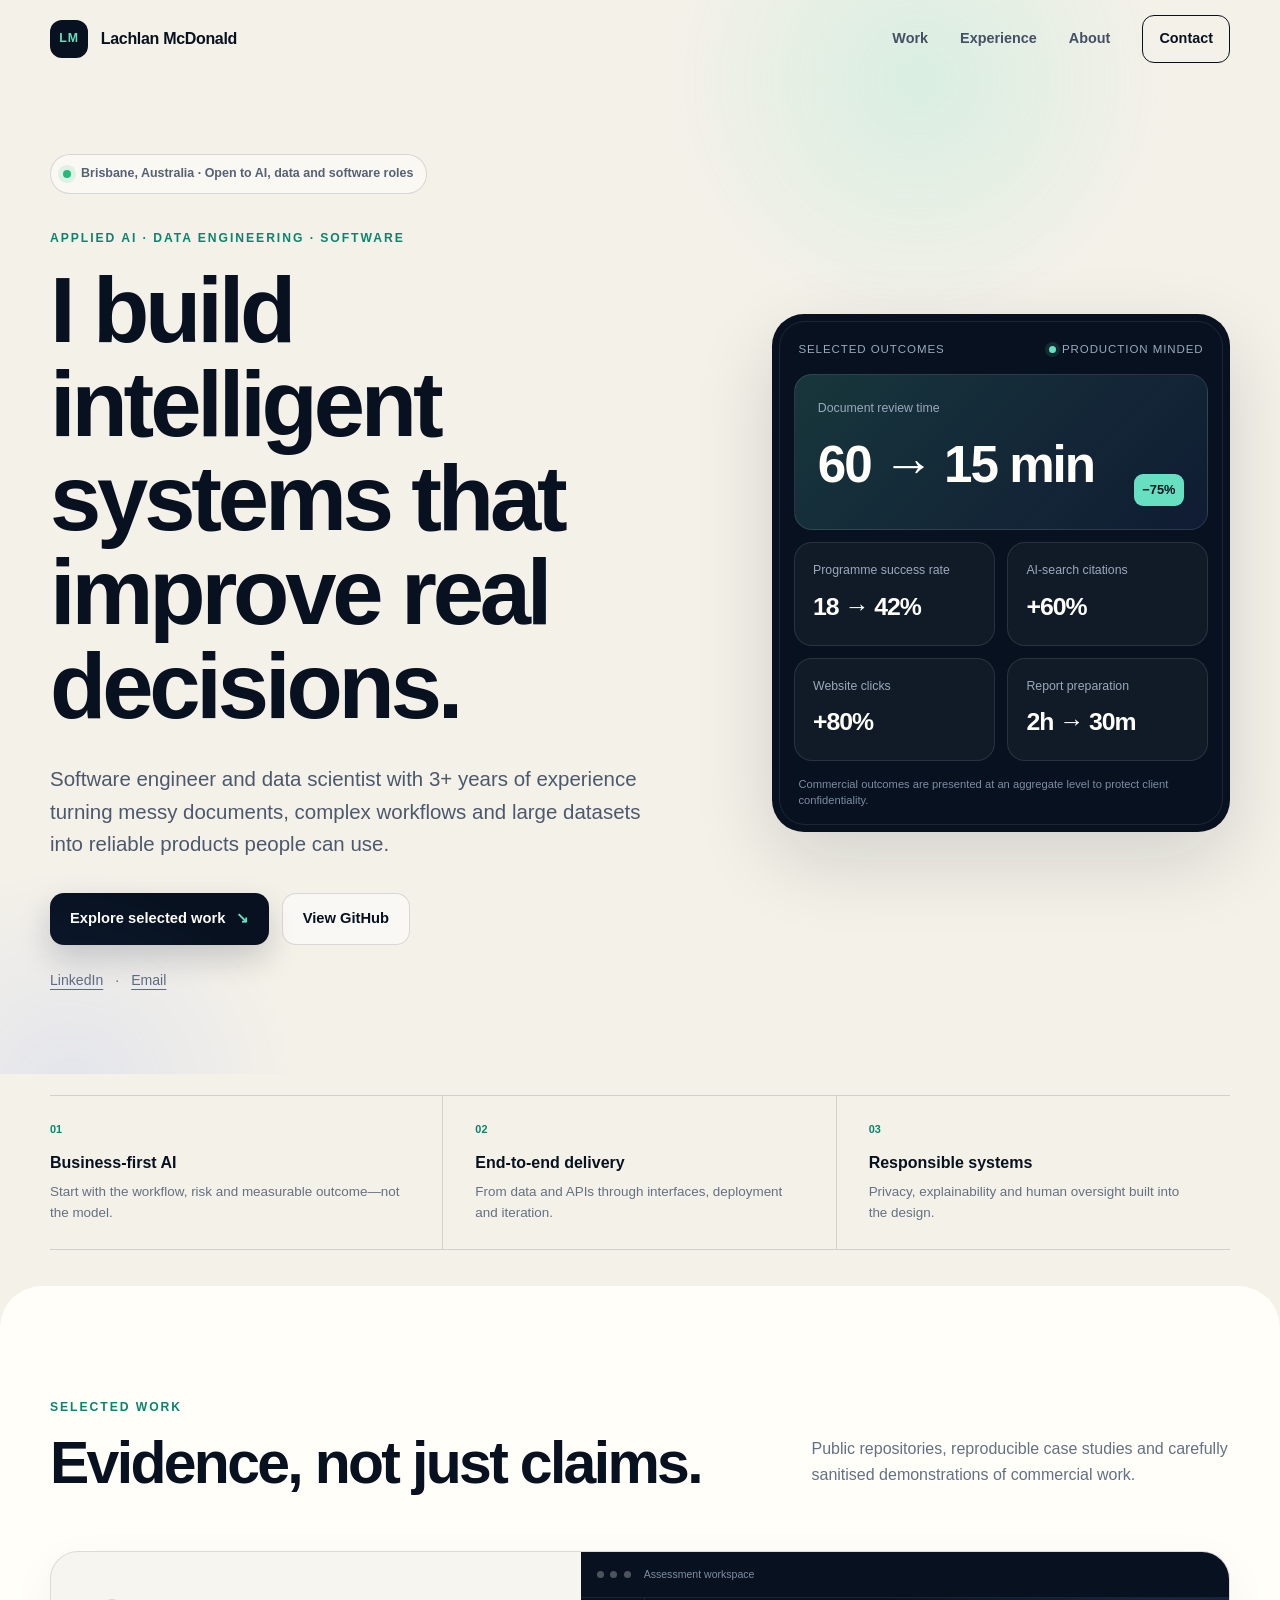
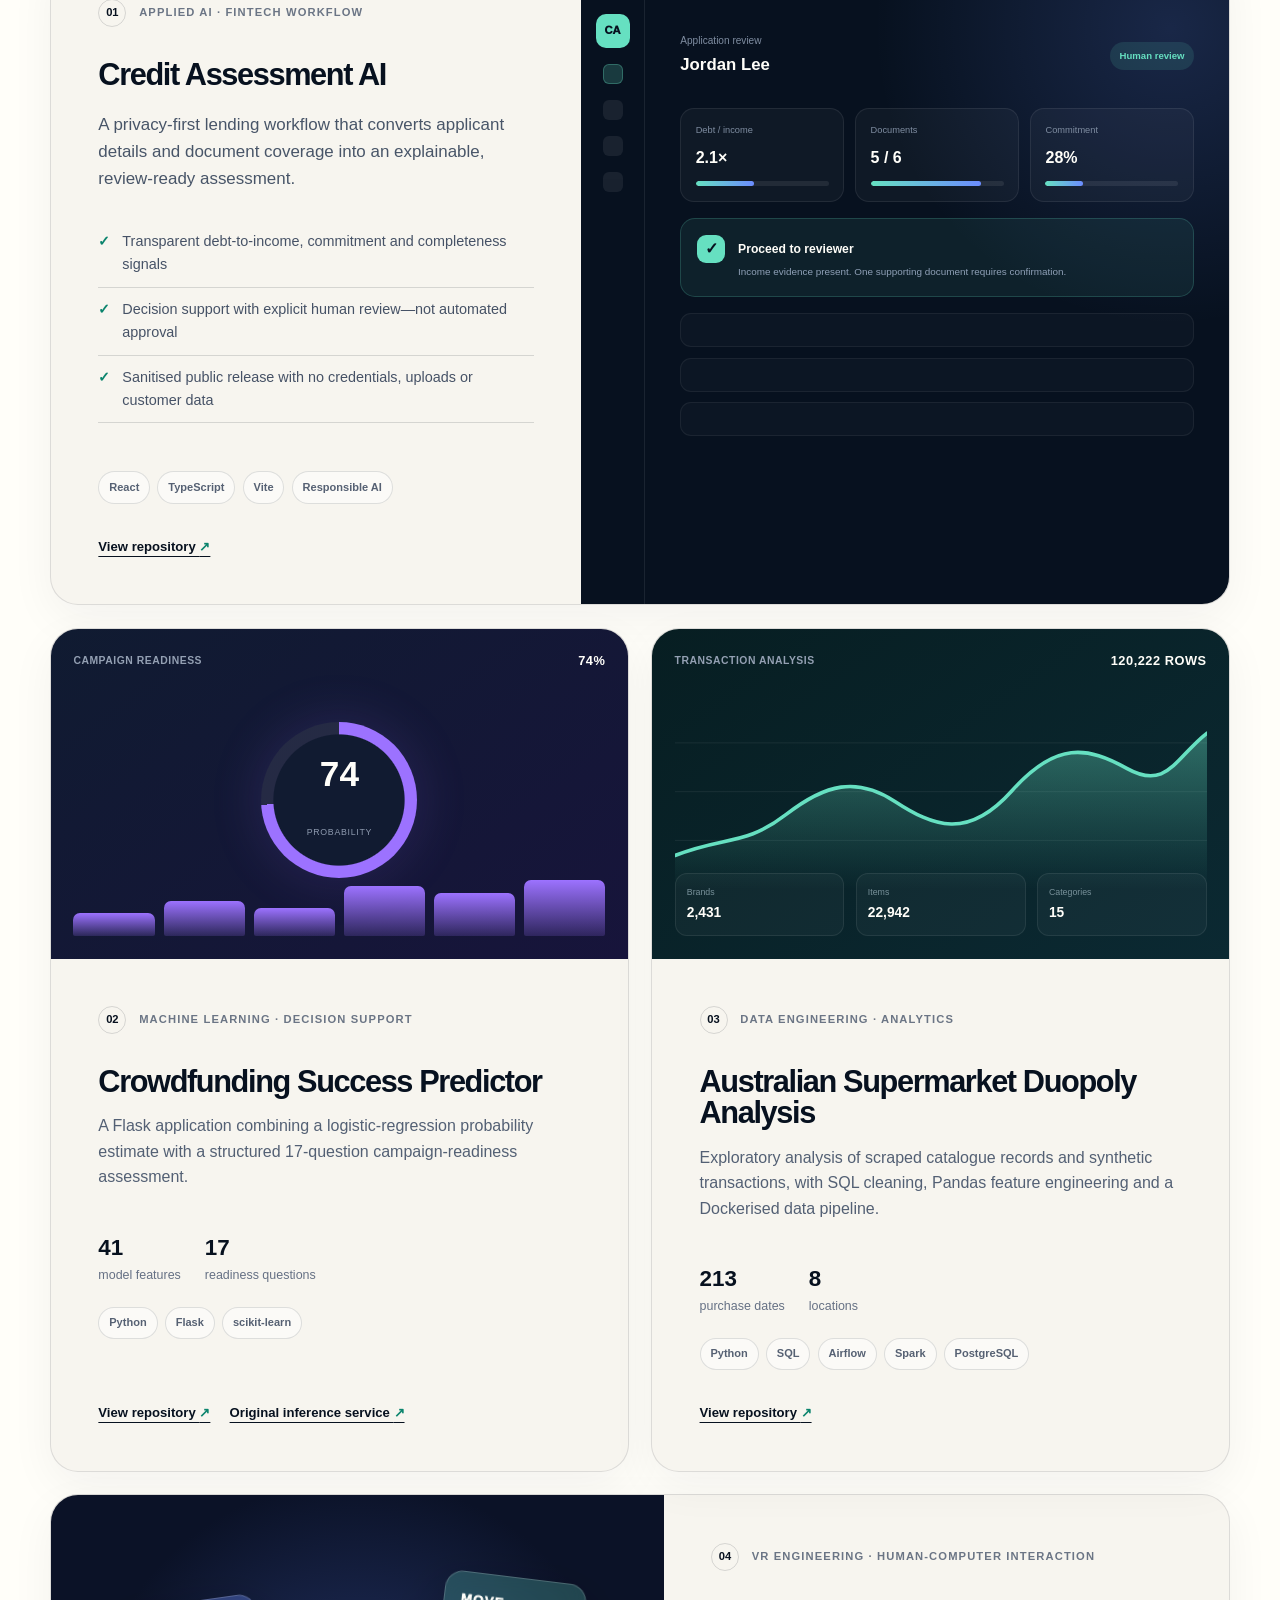
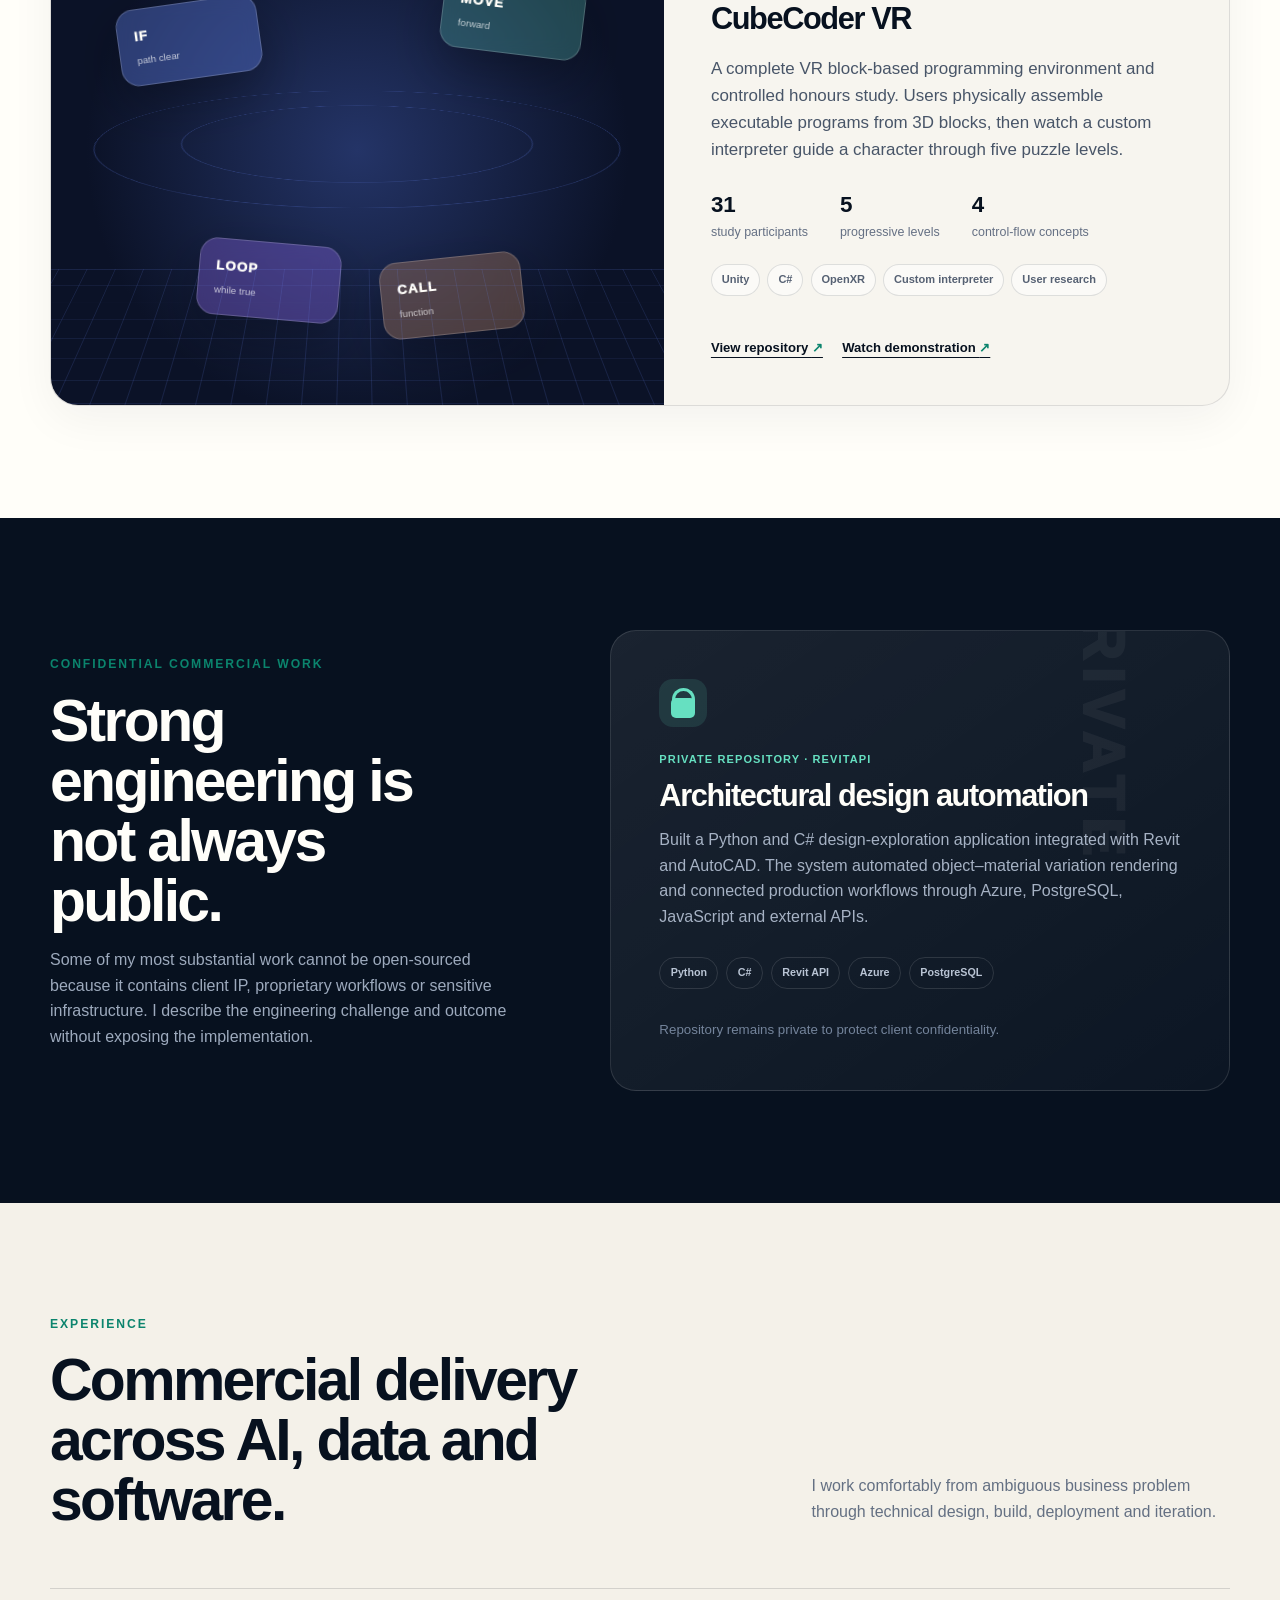
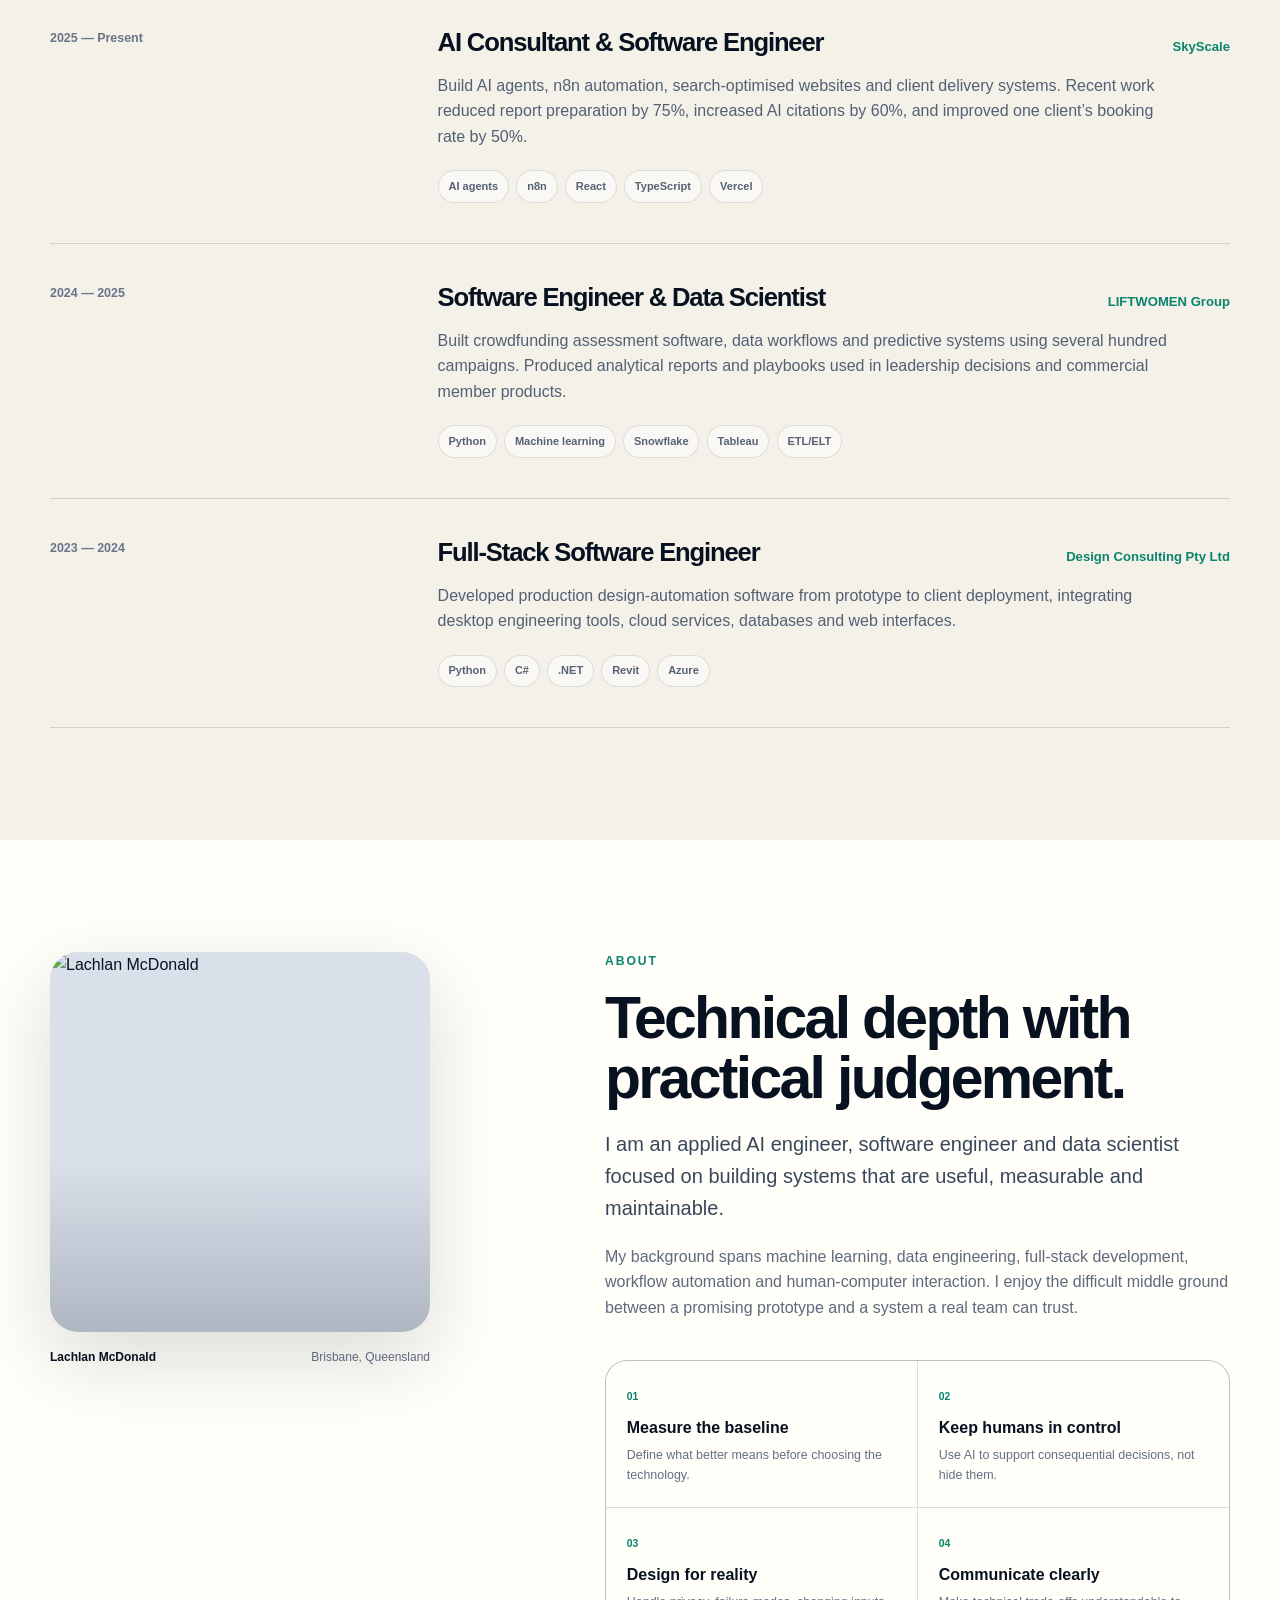
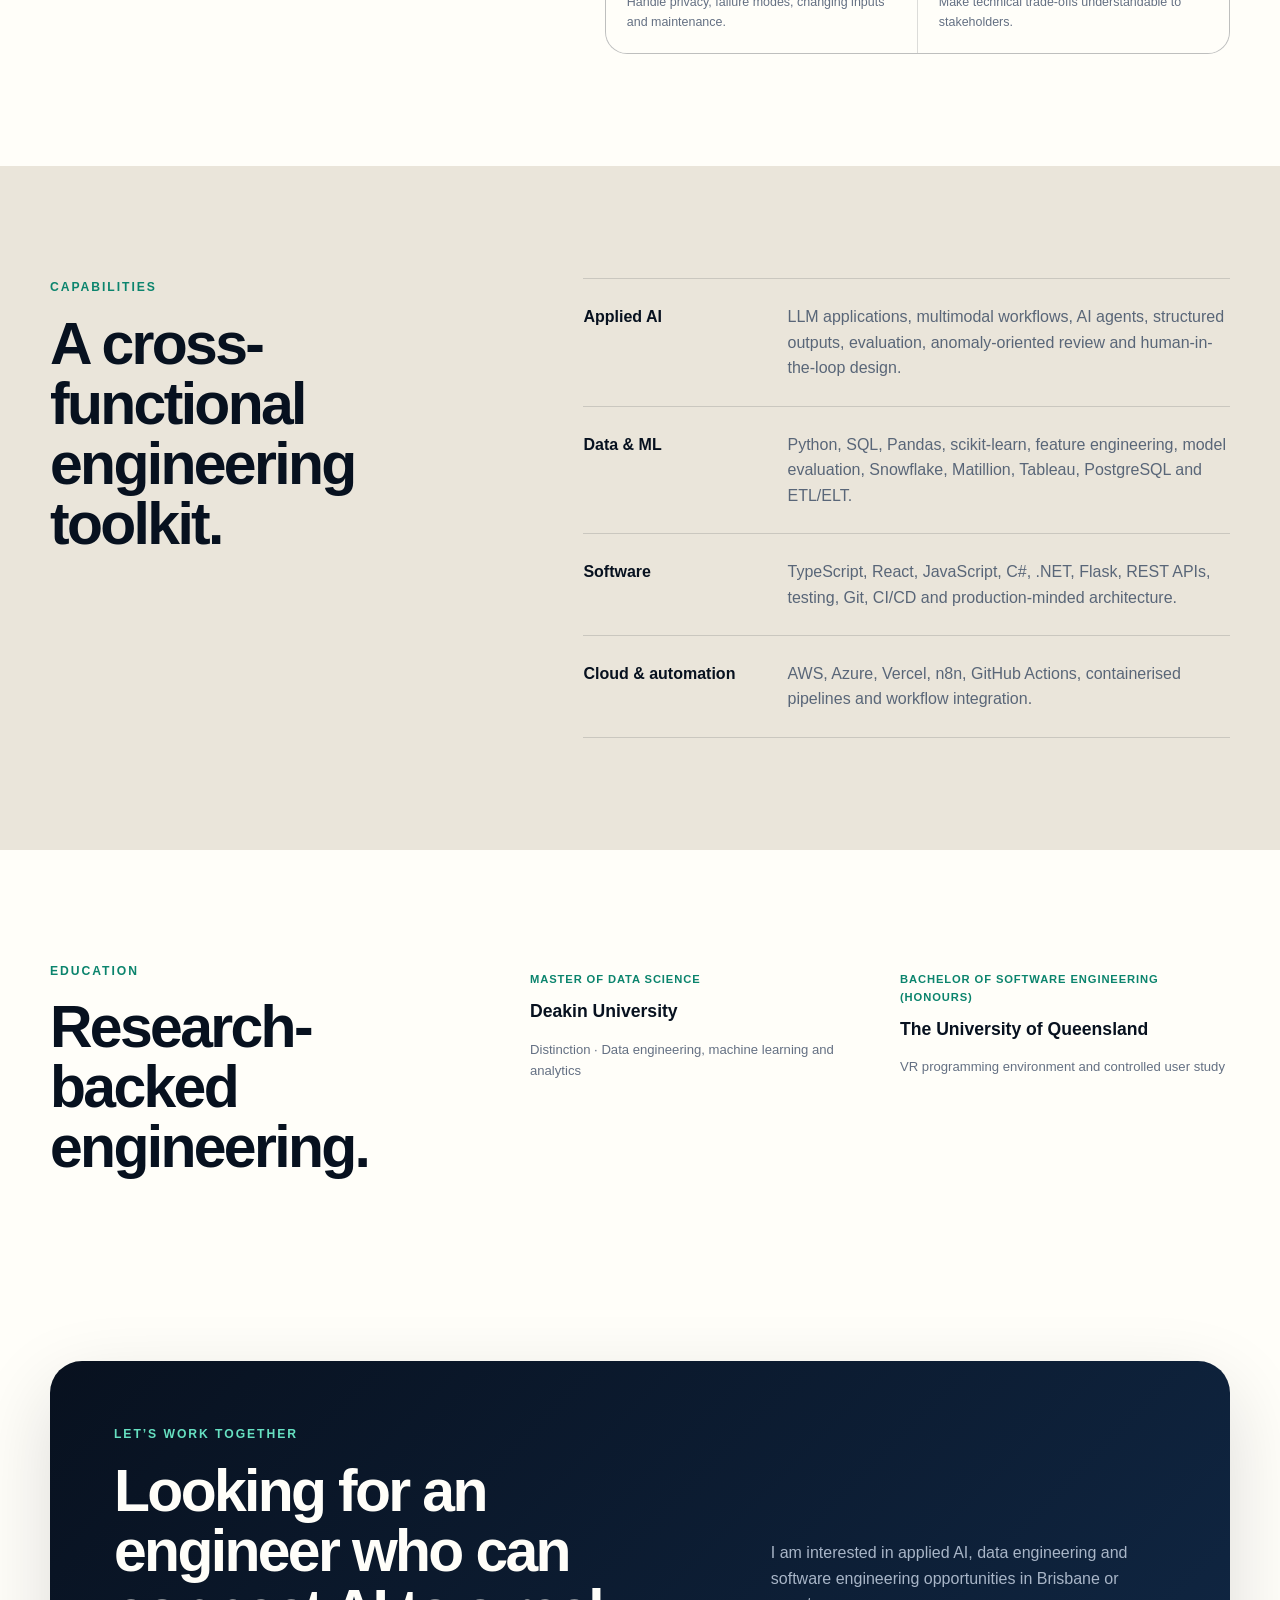
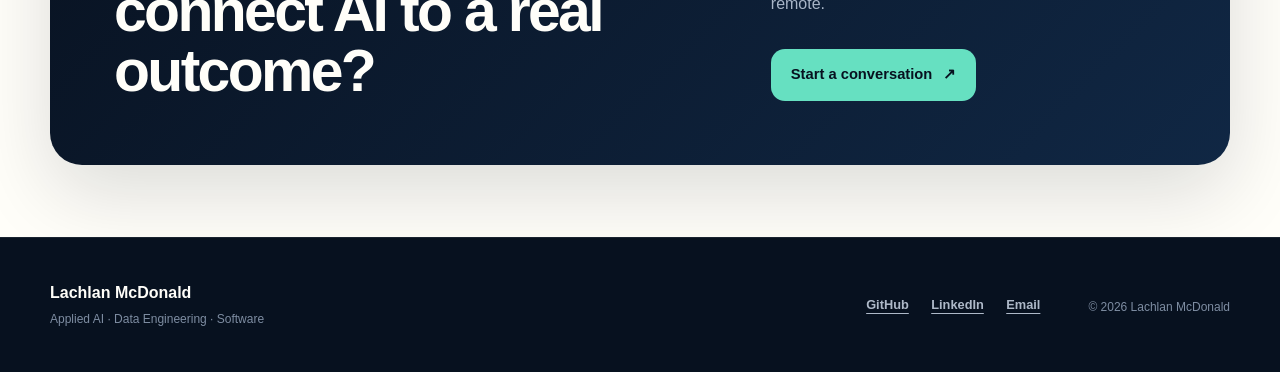
==== index.html @ 2143ef69 "Launch applied AI engineering portfolio" ====
<!doctype html>
<html lang="en">
<head>
  <meta charset="utf-8">
  <meta name="viewport" content="width=device-width, initial-scale=1">
  <meta name="theme-color" content="#08111f">
  <meta name="description" content="Lachlan McDonald is a Brisbane-based applied AI engineer, software engineer and data scientist building reliable AI, data and automation systems.">
  <meta property="og:title" content="Lachlan McDonald — Applied AI Engineer">
  <meta property="og:description" content="Production-minded AI, data engineering and software systems with measurable business outcomes.">
  <meta property="og:type" content="website">
  <meta property="og:url" content="https://lukeyone.github.io/">
  <meta property="og:image" content="https://avatars.githubusercontent.com/u/3060457?v=4">
  <meta name="twitter:card" content="summary">
  <meta name="twitter:title" content="Lachlan McDonald — Applied AI Engineer">
  <meta name="twitter:description" content="Reliable AI applications, data products and automation systems.">
  <title>Lachlan McDonald — Applied AI Engineer</title>
  <link rel="icon" href="favicon.svg" type="image/svg+xml">
  <script>document.documentElement.classList.add('js')</script>
  <link rel="stylesheet" href="styles-base.css">
  <link rel="stylesheet" href="styles-projects.css">
  <link rel="stylesheet" href="styles-sections.css">
  <link rel="stylesheet" href="styles-responsive.css">
  <script type="application/ld+json">
  {
    "@context": "https://schema.org",
    "@type": "Person",
    "name": "Lachlan McDonald",
    "url": "https://lukeyone.github.io/",
    "image": "https://avatars.githubusercontent.com/u/3060457?v=4",
    "jobTitle": "Applied AI Engineer and Software Engineer",
    "address": {
      "@type": "PostalAddress",
      "addressLocality": "Brisbane",
      "addressRegion": "Queensland",
      "addressCountry": "AU"
    },
    "sameAs": [
      "https://github.com/Lukeyone",
      "https://www.linkedin.com/in/lachlanmcdonaldtech"
    ],
    "knowsAbout": [
      "Applied artificial intelligence",
      "Machine learning",
      "Data engineering",
      "Software engineering",
      "AI automation"
    ]
  }
  </script>
</head>
<body>
  <a class="skip-link" href="#main">Skip to content</a>

  <header class="site-header" data-header>
    <div class="shell nav-wrap">
      <a class="brand" href="#top" aria-label="Lachlan McDonald home">
        <span class="brand-mark">LM</span>
        <span class="brand-text">Lachlan McDonald</span>
      </a>
      <button class="nav-toggle" type="button" aria-label="Open navigation" aria-expanded="false" data-nav-toggle><span></span><span></span></button>
      <nav class="site-nav" aria-label="Primary navigation" data-nav>
        <a href="#work">Work</a>
        <a href="#experience">Experience</a>
        <a href="#about">About</a>
        <a class="nav-cta" href="mailto:lachornot@gmail.com">Contact</a>
      </nav>
    </div>
  </header>

  <main id="main">
    <section class="hero" id="top">
      <div class="hero-glow hero-glow-one" aria-hidden="true"></div>
      <div class="hero-glow hero-glow-two" aria-hidden="true"></div>
      <div class="shell hero-grid">
        <div class="hero-copy reveal">
          <div class="availability"><span></span> Brisbane, Australia · Open to AI, data and software roles</div>
          <p class="eyebrow">Applied AI · Data Engineering · Software</p>
          <h1>I build intelligent systems that improve real decisions.</h1>
          <p class="hero-lede">Software engineer and data scientist with 3+ years of experience turning messy documents, complex workflows and large datasets into reliable products people can use.</p>
          <div class="hero-actions">
            <a class="button button-primary" href="#work">Explore selected work <span aria-hidden="true">↘</span></a>
            <a class="button button-secondary" href="https://github.com/Lukeyone" target="_blank" rel="noreferrer">View GitHub</a>
          </div>
          <div class="hero-links" aria-label="Professional links">
            <a href="https://www.linkedin.com/in/lachlanmcdonaldtech" target="_blank" rel="noreferrer">LinkedIn</a><span>·</span><a href="mailto:lachornot@gmail.com">Email</a>
          </div>
        </div>

        <aside class="hero-panel reveal" aria-label="Selected outcomes">
          <div class="panel-topline"><span>Selected outcomes</span><span class="signal"><i></i> Production minded</span></div>
          <div class="outcome outcome-featured"><div><p>Document review time</p><strong>60 → 15 min</strong></div><span class="outcome-change">−75%</span></div>
          <div class="outcome-grid">
            <div class="outcome"><p>Programme success rate</p><strong>18 → 42%</strong></div>
            <div class="outcome"><p>AI-search citations</p><strong>+60%</strong></div>
            <div class="outcome"><p>Website clicks</p><strong>+80%</strong></div>
            <div class="outcome"><p>Report preparation</p><strong>2h → 30m</strong></div>
          </div>
          <p class="panel-note">Commercial outcomes are presented at an aggregate level to protect client confidentiality.</p>
        </aside>
      </div>
    </section>

    <section class="proof-strip" aria-label="Core strengths">
      <div class="shell proof-grid">
        <div><span>01</span><strong>Business-first AI</strong><p>Start with the workflow, risk and measurable outcome—not the model.</p></div>
        <div><span>02</span><strong>End-to-end delivery</strong><p>From data and APIs through interfaces, deployment and iteration.</p></div>
        <div><span>03</span><strong>Responsible systems</strong><p>Privacy, explainability and human oversight built into the design.</p></div>
      </div>
    </section>

    <section class="section work-section" id="work">
      <div class="shell">
        <div class="section-heading reveal">
          <div><p class="eyebrow">Selected work</p><h2>Evidence, not just claims.</h2></div>
          <p>Public repositories, reproducible case studies and carefully sanitised demonstrations of commercial work.</p>
        </div>

        <article class="project project-large reveal">
          <div class="project-content">
            <div class="project-meta"><span>01</span><span>Applied AI · Fintech workflow</span></div>
            <h3>Credit Assessment AI</h3>
            <p class="project-intro">A privacy-first lending workflow that converts applicant details and document coverage into an explainable, review-ready assessment.</p>
            <ul class="project-points">
              <li>Transparent debt-to-income, commitment and completeness signals</li>
              <li>Decision support with explicit human review—not automated approval</li>
              <li>Sanitised public release with no credentials, uploads or customer data</li>
            </ul>
            <div class="tags"><span>React</span><span>TypeScript</span><span>Vite</span><span>Responsible AI</span></div>
            <div class="project-links"><a href="https://github.com/Lukeyone/credit-assessment-ai" target="_blank" rel="noreferrer">View repository <span>↗</span></a></div>
          </div>
          <div class="project-visual credit-visual" aria-label="Stylised credit assessment interface preview">
            <div class="window-bar"><i></i><i></i><i></i><span>Assessment workspace</span></div>
            <div class="credit-layout">
              <div class="credit-sidebar"><div class="mini-brand">CA</div><span class="active"></span><span></span><span></span><span></span></div>
              <div class="credit-main">
                <div class="mini-title"><div><small>Application review</small><b>Jordan Lee</b></div><em>Human review</em></div>
                <div class="metric-row">
                  <div><small>Debt / income</small><b>2.1×</b><span class="bar"><i style="width:44%"></i></span></div>
                  <div><small>Documents</small><b>5 / 6</b><span class="bar"><i style="width:83%"></i></span></div>
                  <div><small>Commitment</small><b>28%</b><span class="bar"><i style="width:28%"></i></span></div>
                </div>
                <div class="review-card"><span class="review-icon">✓</span><div><b>Proceed to reviewer</b><p>Income evidence present. One supporting document requires confirmation.</p></div></div>
                <div class="list-lines"><span></span><span></span><span></span></div>
              </div>
            </div>
          </div>
        </article>

        <div class="project-grid">
          <article class="project project-card reveal">
            <div class="project-visual predictor-visual" aria-label="Stylised crowdfunding prediction chart">
              <div class="visual-label"><span>Campaign readiness</span><b>74%</b></div>
              <div class="radial"><span>74</span><small>probability</small></div>
              <div class="mini-bars"><i style="height:37%"></i><i style="height:55%"></i><i style="height:44%"></i><i style="height:78%"></i><i style="height:68%"></i><i style="height:88%"></i></div>
            </div>
            <div class="project-content">
              <div class="project-meta"><span>02</span><span>Machine learning · Decision support</span></div>
              <h3>Crowdfunding Success Predictor</h3>
              <p>A Flask application combining a logistic-regression probability estimate with a structured 17-question campaign-readiness assessment.</p>
              <div class="project-facts"><span><b>41</b> model features</span><span><b>17</b> readiness questions</span></div>
              <div class="tags"><span>Python</span><span>Flask</span><span>scikit-learn</span></div>
              <div class="project-links"><a href="https://github.com/Lukeyone/crowdfunding-success-predictor" target="_blank" rel="noreferrer">View repository <span>↗</span></a><a href="https://github.com/Lukeyone/Prediction-App" target="_blank" rel="noreferrer">Original inference service <span>↗</span></a></div>
            </div>
          </article>

          <article class="project project-card reveal">
            <div class="project-visual data-visual" aria-label="Stylised supermarket data chart">
              <div class="visual-label"><span>Transaction analysis</span><b>120,222 rows</b></div>
              <div class="line-chart">
                <svg viewBox="0 0 600 210" role="img" aria-label="Trend line illustration">
                  <defs><linearGradient id="area" x1="0" x2="0" y1="0" y2="1"><stop offset="0" stop-color="#69e3c4" stop-opacity=".38"/><stop offset="1" stop-color="#69e3c4" stop-opacity="0"/></linearGradient></defs>
                  <path class="chart-grid" d="M0 45H600M0 100H600M0 155H600"/>
                  <path class="chart-area" d="M0 172 C55 150,80 161,125 126 S205 83,248 111 S330 155,380 99 S465 49,510 74 S565 61,600 34 L600 210 L0 210Z"/>
                  <path class="chart-line" d="M0 172 C55 150,80 161,125 126 S205 83,248 111 S330 155,380 99 S465 49,510 74 S565 61,600 34"/>
                </svg>
              </div>
              <div class="data-kpis"><span><small>Brands</small><b>2,431</b></span><span><small>Items</small><b>22,942</b></span><span><small>Categories</small><b>15</b></span></div>
            </div>
            <div class="project-content">
              <div class="project-meta"><span>03</span><span>Data engineering · Analytics</span></div>
              <h3>Australian Supermarket Duopoly Analysis</h3>
              <p>Exploratory analysis of scraped catalogue records and synthetic transactions, with SQL cleaning, Pandas feature engineering and a Dockerised data pipeline.</p>
              <div class="project-facts"><span><b>213</b> purchase dates</span><span><b>8</b> locations</span></div>
              <div class="tags"><span>Python</span><span>SQL</span><span>Airflow</span><span>Spark</span><span>PostgreSQL</span></div>
              <div class="project-links"><a href="https://github.com/Lukeyone/australian-supermarket-duopoly-analysis" target="_blank" rel="noreferrer">View repository <span>↗</span></a></div>
            </div>
          </article>
        </div>

        <article class="project project-wide reveal">
          <div class="project-visual vr-visual" aria-label="Stylised virtual reality programming blocks">
            <div class="vr-world">
              <div class="vr-orbit orbit-one"></div><div class="vr-orbit orbit-two"></div>
              <div class="code-block block-a"><span>IF</span><small>path clear</small></div>
              <div class="code-block block-b"><span>MOVE</span><small>forward</small></div>
              <div class="code-block block-c"><span>LOOP</span><small>while true</small></div>
              <div class="code-block block-d"><span>CALL</span><small>function</small></div>
            </div>
          </div>
          <div class="project-content">
            <div class="project-meta"><span>04</span><span>VR engineering · Human-computer interaction</span></div>
            <h3>CubeCoder VR</h3>
            <p class="project-intro">A complete VR block-based programming environment and controlled honours study. Users physically assemble executable programs from 3D blocks, then watch a custom interpreter guide a character through five puzzle levels.</p>
            <div class="project-facts project-facts-large"><span><b>31</b> study participants</span><span><b>5</b> progressive levels</span><span><b>4</b> control-flow concepts</span></div>
            <div class="tags"><span>Unity</span><span>C#</span><span>OpenXR</span><span>Custom interpreter</span><span>User research</span></div>
            <div class="project-links"><a href="https://github.com/Lukeyone/VR-Block-Based-Programming-Environment-Thesis" target="_blank" rel="noreferrer">View repository <span>↗</span></a><a href="https://www.youtube.com/watch?v=SXKN5MoZjaQ" target="_blank" rel="noreferrer">Watch demonstration <span>↗</span></a></div>
          </div>
        </article>
      </div>
    </section>

    <section class="section private-section">
      <div class="shell private-grid reveal">
        <div>
          <p class="eyebrow">Confidential commercial work</p>
          <h2>Strong engineering is not always public.</h2>
          <p>Some of my most substantial work cannot be open-sourced because it contains client IP, proprietary workflows or sensitive infrastructure. I describe the engineering challenge and outcome without exposing the implementation.</p>
        </div>
        <article class="private-card">
          <div class="lock-icon" aria-hidden="true"><span></span></div>
          <p class="private-label">Private repository · RevitAPI</p>
          <h3>Architectural design automation</h3>
          <p>Built a Python and C# design-exploration application integrated with Revit and AutoCAD. The system automated object–material variation rendering and connected production workflows through Azure, PostgreSQL, JavaScript and external APIs.</p>
          <div class="private-footer"><span>Python</span><span>C#</span><span>Revit API</span><span>Azure</span><span>PostgreSQL</span></div>
          <small>Repository remains private to protect client confidentiality.</small>
        </article>
      </div>
    </section>

    <section class="section experience-section" id="experience">
      <div class="shell">
        <div class="section-heading reveal">
          <div><p class="eyebrow">Experience</p><h2>Commercial delivery across AI, data and software.</h2></div>
          <p>I work comfortably from ambiguous business problem through technical design, build, deployment and iteration.</p>
        </div>
        <div class="timeline">
          <article class="timeline-item reveal">
            <div class="timeline-date">2025 — Present</div>
            <div class="timeline-main"><div class="timeline-title"><h3>AI Consultant & Software Engineer</h3><span>SkyScale</span></div><p>Build AI agents, n8n automation, search-optimised websites and client delivery systems. Recent work reduced report preparation by 75%, increased AI citations by 60%, and improved one client’s booking rate by 50%.</p><div class="tags"><span>AI agents</span><span>n8n</span><span>React</span><span>TypeScript</span><span>Vercel</span></div></div>
          </article>
          <article class="timeline-item reveal">
            <div class="timeline-date">2024 — 2025</div>
            <div class="timeline-main"><div class="timeline-title"><h3>Software Engineer & Data Scientist</h3><span>LIFTWOMEN Group</span></div><p>Built crowdfunding assessment software, data workflows and predictive systems using several hundred campaigns. Produced analytical reports and playbooks used in leadership decisions and commercial member products.</p><div class="tags"><span>Python</span><span>Machine learning</span><span>Snowflake</span><span>Tableau</span><span>ETL/ELT</span></div></div>
          </article>
          <article class="timeline-item reveal">
            <div class="timeline-date">2023 — 2024</div>
            <div class="timeline-main"><div class="timeline-title"><h3>Full-Stack Software Engineer</h3><span>Design Consulting Pty Ltd</span></div><p>Developed production design-automation software from prototype to client deployment, integrating desktop engineering tools, cloud services, databases and web interfaces.</p><div class="tags"><span>Python</span><span>C#</span><span>.NET</span><span>Revit</span><span>Azure</span></div></div>
          </article>
        </div>
      </div>
    </section>

    <section class="section about-section" id="about">
      <div class="shell about-grid">
        <div class="about-profile reveal">
          <div class="portrait-wrap"><img src="https://avatars.githubusercontent.com/u/3060457?v=4" alt="Lachlan McDonald" width="320" height="320"></div>
          <div class="profile-caption"><strong>Lachlan McDonald</strong><span>Brisbane, Queensland</span></div>
        </div>
        <div class="about-copy reveal">
          <p class="eyebrow">About</p>
          <h2>Technical depth with practical judgement.</h2>
          <p class="about-lede">I am an applied AI engineer, software engineer and data scientist focused on building systems that are useful, measurable and maintainable.</p>
          <p>My background spans machine learning, data engineering, full-stack development, workflow automation and human-computer interaction. I enjoy the difficult middle ground between a promising prototype and a system a real team can trust.</p>
          <div class="principles">
            <div><span>01</span><strong>Measure the baseline</strong><p>Define what better means before choosing the technology.</p></div>
            <div><span>02</span><strong>Keep humans in control</strong><p>Use AI to support consequential decisions, not hide them.</p></div>
            <div><span>03</span><strong>Design for reality</strong><p>Handle privacy, failure modes, changing inputs and maintenance.</p></div>
            <div><span>04</span><strong>Communicate clearly</strong><p>Make technical trade-offs understandable to stakeholders.</p></div>
          </div>
        </div>
      </div>
    </section>

    <section class="section capabilities-section">
      <div class="shell capabilities-grid">
        <div class="capabilities-heading reveal"><p class="eyebrow">Capabilities</p><h2>A cross-functional engineering toolkit.</h2></div>
        <div class="capability-list reveal">
          <div><span>Applied AI</span><p>LLM applications, multimodal workflows, AI agents, structured outputs, evaluation, anomaly-oriented review and human-in-the-loop design.</p></div>
          <div><span>Data & ML</span><p>Python, SQL, Pandas, scikit-learn, feature engineering, model evaluation, Snowflake, Matillion, Tableau, PostgreSQL and ETL/ELT.</p></div>
          <div><span>Software</span><p>TypeScript, React, JavaScript, C#, .NET, Flask, REST APIs, testing, Git, CI/CD and production-minded architecture.</p></div>
          <div><span>Cloud & automation</span><p>AWS, Azure, Vercel, n8n, GitHub Actions, containerised pipelines and workflow integration.</p></div>
        </div>
      </div>
    </section>

    <section class="section education-section">
      <div class="shell education-grid reveal">
        <div><p class="eyebrow">Education</p><h2>Research-backed engineering.</h2></div>
        <div class="degree"><span>Master of Data Science</span><strong>Deakin University</strong><p>Distinction · Data engineering, machine learning and analytics</p></div>
        <div class="degree"><span>Bachelor of Software Engineering (Honours)</span><strong>The University of Queensland</strong><p>VR programming environment and controlled user study</p></div>
      </div>
    </section>

    <section class="contact-section">
      <div class="shell contact-card reveal">
        <div><p class="eyebrow">Let’s work together</p><h2>Looking for an engineer who can connect AI to a real outcome?</h2></div>
        <div class="contact-side"><p>I am interested in applied AI, data engineering and software engineering opportunities in Brisbane or remote.</p><a class="button button-light" href="mailto:lachornot@gmail.com">Start a conversation <span>↗</span></a></div>
      </div>
    </section>
  </main>

  <footer class="site-footer">
    <div class="shell footer-grid">
      <div><strong>Lachlan McDonald</strong><p>Applied AI · Data Engineering · Software</p></div>
      <div class="footer-links"><a href="https://github.com/Lukeyone" target="_blank" rel="noreferrer">GitHub</a><a href="https://www.linkedin.com/in/lachlanmcdonaldtech" target="_blank" rel="noreferrer">LinkedIn</a><a href="mailto:lachornot@gmail.com">Email</a></div>
      <p class="copyright">© <span data-year></span> Lachlan McDonald</p>
    </div>
  </footer>

  <script src="script.js"></script>
</body>
</html>
---- styles-base.css ----
:root {
  --ink: #07111f;
  --ink-2: #0c1a2c;
  --paper: #f4f1e9;
  --paper-2: #eae5da;
  --white: #fffef9;
  --muted: #647083;
  --line: rgba(7,17,31,.14);
  --cyan: #66e0c1;
  --cyan-dark: #0b846d;
  --blue: #6b8cff;
  --violet: #9c72ff;
  --orange: #ffad69;
  --shell: 1180px;
  --radius: 28px;
  --shadow: 0 28px 80px rgba(4,13,25,.14);
}

* { box-sizing: border-box; }
html { scroll-behavior: smooth; }
body { margin: 0; background: var(--paper); color: var(--ink); font-family: Inter, ui-sans-serif, -apple-system, BlinkMacSystemFont, "Segoe UI", sans-serif; line-height: 1.6; -webkit-font-smoothing: antialiased; }
body.nav-open { overflow: hidden; }
a { color: inherit; }
img, svg { display: block; max-width: 100%; }
button, input { font: inherit; }
::selection { background: var(--cyan); color: var(--ink); }

.skip-link { position: fixed; left: 1rem; top: -5rem; z-index: 1000; padding: .8rem 1rem; background: var(--white); border-radius: 10px; font-weight: 800; }
.skip-link:focus { top: 1rem; }
.shell { width: min(var(--shell), calc(100% - 48px)); margin-inline: auto; }

.site-header { position: fixed; inset: 0 0 auto; z-index: 100; transition: background .25s ease, border-color .25s ease, transform .25s ease; border-bottom: 1px solid transparent; }
.site-header.scrolled { background: rgba(244,241,233,.86); backdrop-filter: blur(18px); border-color: var(--line); }
.nav-wrap { min-height: 78px; display: flex; align-items: center; justify-content: space-between; gap: 2rem; }
.brand { display: inline-flex; align-items: center; gap: .8rem; text-decoration: none; font-weight: 800; letter-spacing: -.02em; }
.brand-mark { display: grid; place-items: center; width: 38px; height: 38px; border-radius: 12px; background: var(--ink); color: var(--cyan); font-size: .77rem; letter-spacing: .08em; }
.site-nav { display: flex; align-items: center; gap: 2rem; }
.site-nav a { text-decoration: none; font-size: .9rem; font-weight: 700; }
.site-nav a:not(.nav-cta) { color: #455064; }
.site-nav a:hover { color: var(--ink); }
.nav-cta { padding: .72rem 1rem; border: 1px solid var(--ink); border-radius: 12px; }
.nav-toggle { display: none; width: 44px; height: 44px; border: 0; background: transparent; position: relative; }
.nav-toggle span { position: absolute; left: 10px; width: 24px; height: 2px; background: var(--ink); transition: .25s ease; }
.nav-toggle span:first-child { top: 17px; }
.nav-toggle span:last-child { top: 25px; }

.hero { position: relative; overflow: hidden; padding: 154px 0 82px; background: var(--paper); }
.hero-grid { display: grid; grid-template-columns: 1.15fr .85fr; gap: clamp(48px, 8vw, 108px); align-items: center; }
.hero-glow { position: absolute; border-radius: 50%; filter: blur(2px); pointer-events: none; opacity: .45; }
.hero-glow-one { width: 520px; height: 520px; background: radial-gradient(circle, rgba(102,224,193,.42), transparent 68%); top: -180px; right: 8%; }
.hero-glow-two { width: 460px; height: 460px; background: radial-gradient(circle, rgba(107,140,255,.28), transparent 70%); left: -160px; bottom: -250px; }
.availability { width: fit-content; display: flex; align-items: center; gap: .6rem; padding: .55rem .78rem; border: 1px solid var(--line); border-radius: 999px; color: #566174; background: rgba(255,255,255,.48); font-size: .78rem; font-weight: 700; }
.availability span { width: 8px; height: 8px; border-radius: 50%; background: #21ba79; box-shadow: 0 0 0 5px rgba(33,186,121,.12); }
.eyebrow { margin: 0 0 1rem; color: var(--cyan-dark); font-size: .76rem; font-weight: 900; letter-spacing: .16em; text-transform: uppercase; }
.hero .eyebrow { margin-top: 2.2rem; }
h1, h2, h3 { margin: 0; line-height: 1.02; letter-spacing: -.045em; }
h1 { max-width: 760px; font-size: clamp(3.45rem, 7.2vw, 6.6rem); }
h2 { font-size: clamp(2.45rem, 4.6vw, 4.4rem); }
h3 { font-size: clamp(1.65rem, 2.4vw, 2.5rem); }
.hero-lede { max-width: 680px; margin: 1.8rem 0 0; color: #4c596c; font-size: clamp(1.05rem, 1.8vw, 1.28rem); }
.hero-actions { display: flex; flex-wrap: wrap; gap: .8rem; margin-top: 2rem; }
.button { display: inline-flex; align-items: center; justify-content: center; gap: .65rem; min-height: 52px; padding: 0 1.25rem; border-radius: 14px; text-decoration: none; font-size: .92rem; font-weight: 850; transition: transform .2s ease, box-shadow .2s ease, background .2s ease; }
.button:hover { transform: translateY(-2px); }
.button-primary { background: var(--ink); color: var(--white); box-shadow: 0 14px 32px rgba(7,17,31,.18); }
.button-primary span { color: var(--cyan); }
.button-secondary { border: 1px solid var(--line); background: rgba(255,255,255,.52); }
.hero-links { display: flex; gap: .75rem; margin-top: 1.5rem; color: #5e6979; font-size: .88rem; }
.hero-links a { text-underline-offset: 4px; }

.hero-panel { position: relative; padding: 1.35rem; border-radius: 32px; background: var(--ink); color: var(--white); box-shadow: var(--shadow); transform: rotate(1.2deg); }
.hero-panel::before { content: ""; position: absolute; inset: 7px; border: 1px solid rgba(255,255,255,.09); border-radius: 26px; pointer-events: none; }
.panel-topline { position: relative; display: flex; justify-content: space-between; gap: 1rem; align-items: center; padding: .3rem .3rem 1rem; color: #9ba8bc; font-size: .72rem; letter-spacing: .08em; text-transform: uppercase; }
.signal { display: inline-flex; align-items: center; gap: .4rem; }
.signal i { width: 7px; height: 7px; border-radius: 50%; background: var(--cyan); box-shadow: 0 0 0 4px rgba(102,224,193,.12); }
.outcome { position: relative; padding: 1.15rem; border: 1px solid rgba(255,255,255,.1); border-radius: 18px; background: rgba(255,255,255,.045); }
.outcome p { margin: 0 0 .35rem; color: #9ba8bc; font-size: .77rem; }
.outcome strong { font-size: 1.55rem; letter-spacing: -.04em; }
.outcome-featured { display: flex; justify-content: space-between; align-items: end; padding: 1.45rem; background: linear-gradient(135deg, rgba(102,224,193,.18), rgba(107,140,255,.09)); }
.outcome-featured strong { font-size: clamp(2.3rem, 4vw, 3.7rem); }
.outcome-change { padding: .35rem .55rem; border-radius: 9px; background: var(--cyan); color: var(--ink); font-size: .8rem; font-weight: 900; }
.outcome-grid { display: grid; grid-template-columns: 1fr 1fr; gap: .75rem; margin-top: .75rem; }
.panel-note { margin: .9rem .3rem .15rem; color: #7f8da2; font-size: .7rem; line-height: 1.45; }

.proof-strip { padding: 1.3rem 0 2.2rem; }
.proof-grid { display: grid; grid-template-columns: repeat(3, 1fr); border-top: 1px solid var(--line); border-bottom: 1px solid var(--line); }
.proof-grid > div { padding: 1.6rem 2rem; border-right: 1px solid var(--line); }
.proof-grid > div:first-child { padding-left: 0; }
.proof-grid > div:last-child { border-right: 0; }
.proof-grid span { display: block; margin-bottom: .7rem; color: var(--cyan-dark); font-size: .68rem; font-weight: 900; }
.proof-grid strong { font-size: 1rem; }
.proof-grid p { margin: .35rem 0 0; color: var(--muted); font-size: .84rem; }

.section { padding: 112px 0; }
.work-section { background: var(--white); border-radius: 42px 42px 0 0; }
.section-heading { display: grid; grid-template-columns: 1.25fr .75fr; gap: 4rem; align-items: end; margin-bottom: 3.6rem; }
.section-heading > p { max-width: 520px; justify-self: end; margin: 0 0 .35rem; color: var(--muted); font-size: 1rem; }
---- styles-projects.css ----
.project { overflow: hidden; border: 1px solid rgba(7,17,31,.11); border-radius: var(--radius); background: #f7f5ef; box-shadow: 0 14px 45px rgba(8,20,36,.05); }
.project-large { display: grid; grid-template-columns: .9fr 1.1fr; min-height: 600px; }
.project-wide { display: grid; grid-template-columns: 1.04fr .96fr; margin-top: 1.4rem; min-height: 510px; }
.project-content { display: flex; flex-direction: column; padding: clamp(1.6rem, 3.7vw, 3.25rem); }
.project-meta { display: flex; align-items: center; gap: .8rem; margin-bottom: 2rem; color: #6b7585; font-size: .7rem; font-weight: 800; letter-spacing: .1em; text-transform: uppercase; }
.project-meta span:first-child { display: grid; place-items: center; width: 28px; height: 28px; border: 1px solid var(--line); border-radius: 50%; color: var(--ink); letter-spacing: 0; }
.project-intro { margin: 1.3rem 0 0; color: #485568; font-size: 1.06rem; }
.project-points { padding: 0; margin: 1.7rem 0; list-style: none; }
.project-points li { position: relative; padding: .65rem 0 .65rem 1.5rem; border-bottom: 1px solid var(--line); color: #465266; font-size: .9rem; }
.project-points li::before { content: "✓"; position: absolute; left: 0; color: var(--cyan-dark); font-weight: 900; }
.tags { display: flex; flex-wrap: wrap; gap: .45rem; margin-top: 1.3rem; }
.tags span { padding: .4rem .62rem; border: 1px solid rgba(7,17,31,.12); border-radius: 999px; color: #566173; background: rgba(255,255,255,.5); font-size: .69rem; font-weight: 800; }
.project-links { display: flex; flex-wrap: wrap; gap: 1.2rem; margin-top: auto; padding-top: 2rem; }
.project-links a { font-size: .82rem; font-weight: 900; text-underline-offset: 5px; }
.project-links a span { color: var(--cyan-dark); }
.project-grid { display: grid; grid-template-columns: 1fr 1fr; gap: 1.4rem; margin-top: 1.4rem; }
.project-card { display: flex; flex-direction: column; }
.project-card .project-visual { min-height: 330px; }
.project-card .project-content { flex: 1; }
.project-card .project-content > p { color: #536074; }
.project-facts { display: flex; flex-wrap: wrap; gap: 1.5rem; margin-top: 1.5rem; color: #657084; font-size: .78rem; }
.project-facts b { display: block; color: var(--ink); font-size: 1.4rem; }
.project-facts-large { gap: 2rem; }

.project-visual { position: relative; overflow: hidden; background: var(--ink); color: var(--white); }
.window-bar { display: flex; align-items: center; gap: .4rem; height: 46px; padding: 0 1rem; border-bottom: 1px solid rgba(255,255,255,.08); color: #7f8da1; font-size: .66rem; }
.window-bar i { width: 7px; height: 7px; border-radius: 50%; background: rgba(255,255,255,.28); }
.window-bar span { margin-left: .4rem; }
.credit-layout { display: grid; grid-template-columns: 64px 1fr; height: calc(100% - 46px); }
.credit-sidebar { padding: 1rem .8rem; border-right: 1px solid rgba(255,255,255,.08); display: flex; align-items: center; flex-direction: column; gap: 1rem; }
.mini-brand { display: grid; place-items: center; width: 34px; height: 34px; border-radius: 10px; background: var(--cyan); color: var(--ink); font-size: .7rem; font-weight: 950; }
.credit-sidebar > span { display: block; width: 20px; height: 20px; border-radius: 6px; background: rgba(255,255,255,.07); }
.credit-sidebar > span.active { background: rgba(102,224,193,.2); border: 1px solid rgba(102,224,193,.3); }
.credit-main { padding: clamp(1.2rem, 3vw, 2.2rem); background: radial-gradient(circle at 90% 5%, rgba(107,140,255,.18), transparent 38%); }
.mini-title { display: flex; justify-content: space-between; gap: 1rem; align-items: center; }
.mini-title small { display: block; color: #7f8da1; font-size: .63rem; }
.mini-title b { display: block; margin-top: .2rem; font-size: 1.05rem; }
.mini-title em { padding: .38rem .58rem; border-radius: 999px; background: rgba(102,224,193,.12); color: var(--cyan); font-size: .6rem; font-style: normal; font-weight: 850; }
.metric-row { display: grid; grid-template-columns: repeat(3, 1fr); gap: .7rem; margin-top: 1.8rem; }
.metric-row > div { padding: .9rem; border: 1px solid rgba(255,255,255,.08); border-radius: 14px; background: rgba(255,255,255,.035); }
.metric-row small { display: block; color: #7f8da1; font-size: .58rem; }
.metric-row b { display: block; margin: .4rem 0 .7rem; font-size: 1rem; }
.bar { display: block; height: 5px; overflow: hidden; border-radius: 999px; background: rgba(255,255,255,.08); }
.bar i { display: block; height: 100%; border-radius: inherit; background: linear-gradient(90deg, var(--cyan), var(--blue)); }
.review-card { display: flex; gap: .8rem; margin-top: 1rem; padding: 1rem; border: 1px solid rgba(102,224,193,.2); border-radius: 15px; background: rgba(102,224,193,.08); }
.review-icon { display: grid; place-items: center; flex: 0 0 auto; width: 28px; height: 28px; border-radius: 9px; background: var(--cyan); color: var(--ink); font-weight: 900; }
.review-card b { font-size: .76rem; }
.review-card p { margin: .25rem 0 0; color: #8fa0b7; font-size: .62rem; }
.list-lines { display: grid; gap: .65rem; margin-top: 1rem; }
.list-lines span { display: block; height: 34px; border: 1px solid rgba(255,255,255,.06); border-radius: 11px; background: rgba(255,255,255,.025); }

.predictor-visual { padding: 1.4rem; background: linear-gradient(145deg, #101b31, #17143b); }
.visual-label { display: flex; justify-content: space-between; gap: 1rem; align-items: center; color: #94a0b3; font-size: .65rem; font-weight: 800; letter-spacing: .05em; text-transform: uppercase; }
.visual-label b { color: var(--white); font-size: .8rem; }
.radial { position: absolute; left: 50%; top: 52%; transform: translate(-50%,-50%); display: grid; place-items: center; width: 156px; height: 156px; border-radius: 50%; background: radial-gradient(circle at center, #111b31 59%, transparent 60%), conic-gradient(var(--violet) 0 74%, rgba(255,255,255,.08) 74%); box-shadow: 0 0 54px rgba(156,114,255,.16); }
.radial span { margin-top: .3rem; font-size: 2.2rem; font-weight: 900; line-height: 1; }
.radial small { margin-top: -2.2rem; color: #8e9aaf; font-size: .55rem; text-transform: uppercase; letter-spacing: .08em; }
.mini-bars { position: absolute; left: 1.4rem; right: 1.4rem; bottom: 1.4rem; height: 64px; display: flex; gap: .55rem; align-items: end; }
.mini-bars i { flex: 1; border-radius: 7px 7px 2px 2px; background: linear-gradient(180deg, var(--violet), rgba(156,114,255,.18)); }

.data-visual { padding: 1.4rem; background: linear-gradient(145deg, #071e22, #0b2932); }
.line-chart { margin-top: 2rem; }
.chart-grid { stroke: rgba(255,255,255,.08); stroke-width: 1; }
.chart-area { fill: url(#area); }
.chart-line { fill: none; stroke: var(--cyan); stroke-width: 4; stroke-linecap: round; }
.data-kpis { position: absolute; left: 1.4rem; right: 1.4rem; bottom: 1.4rem; display: grid; grid-template-columns: repeat(3, 1fr); gap: .7rem; }
.data-kpis span { padding: .7rem; border: 1px solid rgba(255,255,255,.08); border-radius: 12px; background: rgba(255,255,255,.035); }
.data-kpis small, .data-kpis b { display: block; }
.data-kpis small { color: #78919a; font-size: .55rem; }
.data-kpis b { margin-top: .2rem; font-size: .86rem; }

.vr-visual { min-height: 510px; background: radial-gradient(circle at center, #243467, #0b1227 68%); }
.vr-world { position: absolute; inset: 0; perspective: 900px; }
.vr-world::after { content: ""; position: absolute; inset: 55% -20% -35%; transform: rotateX(65deg); background-image: linear-gradient(rgba(107,140,255,.14) 1px, transparent 1px), linear-gradient(90deg, rgba(107,140,255,.14) 1px, transparent 1px); background-size: 34px 34px; }
.vr-orbit { position: absolute; left: 50%; top: 48%; transform: translate(-50%,-50%) rotateX(68deg); border: 1px solid rgba(107,140,255,.25); border-radius: 50%; }
.orbit-one { width: 350px; height: 210px; }
.orbit-two { width: 520px; height: 315px; }
.code-block { position: absolute; width: 142px; padding: 1rem; border: 1px solid rgba(255,255,255,.18); border-radius: 18px; box-shadow: 0 20px 50px rgba(0,0,0,.28); backdrop-filter: blur(12px); }
.code-block span, .code-block small { display: block; }
.code-block span { font-size: .84rem; font-weight: 950; letter-spacing: .08em; }
.code-block small { margin-top: .35rem; color: rgba(255,255,255,.72); font-size: .61rem; }
.block-a { left: 11%; top: 21%; transform: rotate(-8deg); background: rgba(107,140,255,.34); }
.block-b { right: 13%; top: 16%; transform: rotate(7deg); background: rgba(102,224,193,.25); }
.block-c { left: 24%; bottom: 17%; transform: rotate(5deg); background: rgba(156,114,255,.32); }
.block-d { right: 23%; bottom: 14%; transform: rotate(-6deg); background: rgba(255,173,105,.25); }
---- styles-sections.css ----
.private-section { background: var(--ink); color: var(--white); }
.private-grid { display: grid; grid-template-columns: .85fr 1.15fr; gap: clamp(3rem, 8vw, 7rem); align-items: center; }
.private-grid h2 { max-width: 560px; }
.private-grid > div > p:last-child { color: #9daabd; max-width: 530px; }
.private-card { position: relative; padding: clamp(1.7rem, 4vw, 3rem); border: 1px solid rgba(255,255,255,.12); border-radius: 26px; background: linear-gradient(145deg, rgba(255,255,255,.08), rgba(255,255,255,.025)); overflow: hidden; }
.private-card::after { content: "PRIVATE"; position: absolute; right: -18px; top: 42px; transform: rotate(90deg); color: rgba(255,255,255,.05); font-size: 3.6rem; font-weight: 950; letter-spacing: .12em; }
.lock-icon { display: grid; place-items: end center; width: 48px; height: 48px; margin-bottom: 1.5rem; border-radius: 14px; background: rgba(102,224,193,.12); }
.lock-icon::before { content: ""; position: absolute; width: 17px; height: 14px; margin-bottom: 22px; border: 3px solid var(--cyan); border-bottom: 0; border-radius: 12px 12px 0 0; }
.lock-icon span { width: 24px; height: 20px; margin-bottom: 9px; border-radius: 5px; background: var(--cyan); }
.private-label { color: var(--cyan); font-size: .69rem; font-weight: 900; letter-spacing: .1em; text-transform: uppercase; }
.private-card h3 { max-width: 540px; }
.private-card > p:not(.private-label) { max-width: 650px; color: #a6b2c4; }
.private-footer { display: flex; flex-wrap: wrap; gap: .5rem; margin: 1.7rem 0; }
.private-footer span { padding: .4rem .65rem; border: 1px solid rgba(255,255,255,.12); border-radius: 999px; color: #b9c4d4; font-size: .67rem; font-weight: 800; }
.private-card small { color: #74849b; }

.experience-section { background: var(--paper); }
.timeline { border-top: 1px solid var(--line); }
.timeline-item { display: grid; grid-template-columns: .3fr .7fr; gap: 3rem; padding: 2.5rem 0; border-bottom: 1px solid var(--line); }
.timeline-date { color: #697487; font-size: .78rem; font-weight: 800; }
.timeline-title { display: flex; justify-content: space-between; gap: 1.5rem; align-items: baseline; }
.timeline-title h3 { font-size: clamp(1.45rem, 2vw, 2rem); }
.timeline-title span { color: var(--cyan-dark); font-size: .82rem; font-weight: 900; }
.timeline-main > p { max-width: 730px; color: #536074; }

.about-section { background: var(--white); }
.about-grid { display: grid; grid-template-columns: .42fr .58fr; gap: clamp(3rem, 8vw, 8rem); align-items: start; }
.portrait-wrap { position: relative; overflow: hidden; aspect-ratio: 1; max-width: 380px; border-radius: 28px; background: #d9e0ea; box-shadow: var(--shadow); }
.portrait-wrap::after { content: ""; position: absolute; inset: 0; background: linear-gradient(to top, rgba(7,17,31,.2), transparent 45%); }
.portrait-wrap img { width: 100%; height: 100%; object-fit: cover; }
.profile-caption { display: flex; justify-content: space-between; max-width: 380px; margin-top: 1rem; font-size: .75rem; }
.profile-caption span { color: var(--muted); }
.about-lede { max-width: 690px; font-size: 1.25rem; color: #39475b; }
.about-copy > p:not(.eyebrow):not(.about-lede) { color: #5e6a7c; }
.principles { display: grid; grid-template-columns: 1fr 1fr; gap: 1px; margin-top: 2.5rem; background: var(--line); border: 1px solid var(--line); border-radius: 22px; overflow: hidden; }
.principles > div { padding: 1.3rem; background: var(--white); }
.principles span { color: var(--cyan-dark); font-size: .65rem; font-weight: 900; }
.principles strong { display: block; margin-top: .45rem; }
.principles p { margin: .35rem 0 0; color: var(--muted); font-size: .78rem; }

.capabilities-section { background: var(--paper-2); }
.capabilities-grid { display: grid; grid-template-columns: .4fr .6fr; gap: clamp(3rem, 8vw, 8rem); }
.capability-list { border-top: 1px solid var(--line); }
.capability-list > div { display: grid; grid-template-columns: .28fr .72fr; gap: 2rem; padding: 1.55rem 0; border-bottom: 1px solid var(--line); }
.capability-list span { font-weight: 900; }
.capability-list p { margin: 0; color: #596678; }

.education-section { background: var(--white); }
.education-grid { display: grid; grid-template-columns: 1.2fr .9fr .9fr; gap: 2.5rem; align-items: start; }
.degree { padding-top: .6rem; }
.degree span { display: block; color: var(--cyan-dark); font-size: .7rem; font-weight: 900; text-transform: uppercase; letter-spacing: .08em; }
.degree strong { display: block; margin-top: .5rem; font-size: 1.1rem; }
.degree p { color: var(--muted); font-size: .82rem; }

.contact-section { padding: 72px 0; background: var(--white); }
.contact-card { display: grid; grid-template-columns: 1.2fr .8fr; gap: 4rem; padding: clamp(2rem, 5vw, 4.5rem); border-radius: 32px; background: linear-gradient(135deg, #08111f, #102744); color: var(--white); box-shadow: var(--shadow); }
.contact-card .eyebrow { color: var(--cyan); }
.contact-side { display: flex; flex-direction: column; justify-content: flex-end; align-items: flex-start; }
.contact-side p { color: #a8b5c7; }
.button-light { margin-top: 1rem; background: var(--cyan); color: var(--ink); }

.site-footer { padding: 42px 0; background: var(--ink); color: var(--white); border-top: 1px solid rgba(255,255,255,.08); }
.footer-grid { display: grid; grid-template-columns: 1fr auto auto; gap: 3rem; align-items: center; }
.footer-grid p { margin: .3rem 0 0; color: #7e8da2; font-size: .75rem; }
.footer-links { display: flex; gap: 1.4rem; }
.footer-links a { color: #aeb9c8; font-size: .8rem; font-weight: 800; text-underline-offset: 4px; }
.copyright { white-space: nowrap; }

.reveal { opacity: 1; transform: none; }
.js .reveal { opacity: 0; transform: translateY(20px); transition: opacity .7s ease, transform .7s ease; }
.js .reveal.visible { opacity: 1; transform: none; }
---- styles-responsive.css ----
@media (max-width: 980px) {
  .hero-grid, .project-large, .project-wide, .private-grid, .about-grid, .capabilities-grid, .contact-card { grid-template-columns: 1fr; }
  .hero { padding-top: 130px; }
  .hero-copy { max-width: 760px; }
  .hero-panel { max-width: 680px; transform: none; }
  .project-large .project-visual { min-height: 520px; }
  .project-wide .project-visual { min-height: 450px; }
  .project-wide .project-content { order: -1; }
  .section-heading { grid-template-columns: 1fr; gap: 1rem; }
  .section-heading > p { justify-self: start; }
  .timeline-item { grid-template-columns: .25fr .75fr; }
  .capabilities-heading h2 { max-width: 680px; }
  .education-grid { grid-template-columns: 1fr 1fr; }
  .education-grid > div:first-child { grid-column: 1 / -1; }
  .contact-side { max-width: 600px; }
}

@media (max-width: 760px) {
  .shell { width: min(100% - 32px, var(--shell)); }
  .site-header { background: rgba(244,241,233,.9); backdrop-filter: blur(16px); border-color: var(--line); }
  .brand-text { display: none; }
  .nav-toggle { display: block; z-index: 3; }
  .nav-toggle[aria-expanded="true"] span:first-child { top: 21px; transform: rotate(45deg); }
  .nav-toggle[aria-expanded="true"] span:last-child { top: 21px; transform: rotate(-45deg); }
  .site-nav { position: fixed; inset: 0; display: flex; flex-direction: column; align-items: stretch; justify-content: center; gap: 0; padding: 6rem 2rem 2rem; background: var(--paper); transform: translateY(-105%); transition: transform .35s ease; }
  .site-nav.open { transform: translateY(0); }
  .site-nav a { padding: 1rem 0; border-bottom: 1px solid var(--line); font-size: 1.35rem; }
  .site-nav .nav-cta { margin-top: 1rem; padding: 1rem; text-align: center; }
  h1 { font-size: clamp(3rem, 15vw, 5rem); }
  .hero-grid { gap: 3rem; }
  .hero-panel { padding: 1rem; }
  .outcome-grid { grid-template-columns: 1fr; }
  .proof-grid { grid-template-columns: 1fr; }
  .proof-grid > div, .proof-grid > div:first-child { padding: 1.3rem 0; border-right: 0; border-bottom: 1px solid var(--line); }
  .proof-grid > div:last-child { border-bottom: 0; }
  .section { padding: 82px 0; }
  .work-section { border-radius: 26px 26px 0 0; }
  .project-grid { grid-template-columns: 1fr; }
  .project-card .project-visual, .project-large .project-visual { min-height: 340px; }
  .credit-layout { grid-template-columns: 48px 1fr; }
  .metric-row { grid-template-columns: 1fr; }
  .metric-row > div:nth-child(n+2) { display: none; }
  .project-wide .project-visual { min-height: 380px; }
  .code-block { width: 112px; padding: .8rem; }
  .block-a { left: 7%; }
  .block-b { right: 7%; }
  .block-c { left: 13%; }
  .block-d { right: 10%; }
  .timeline-item { grid-template-columns: 1fr; gap: .8rem; }
  .timeline-title { display: block; }
  .timeline-title span { display: block; margin-top: .5rem; }
  .principles { grid-template-columns: 1fr; }
  .capability-list > div { grid-template-columns: 1fr; gap: .5rem; }
  .education-grid { grid-template-columns: 1fr; }
  .education-grid > div:first-child { grid-column: auto; }
  .contact-card { gap: 2rem; }
  .footer-grid { grid-template-columns: 1fr; gap: 1.5rem; }
}

@media (prefers-reduced-motion: reduce) {
  html { scroll-behavior: auto; }
  *, *::before, *::after { animation-duration: .01ms !important; animation-iteration-count: 1 !important; transition-duration: .01ms !important; }
  .js .reveal { opacity: 1; transform: none; }
}
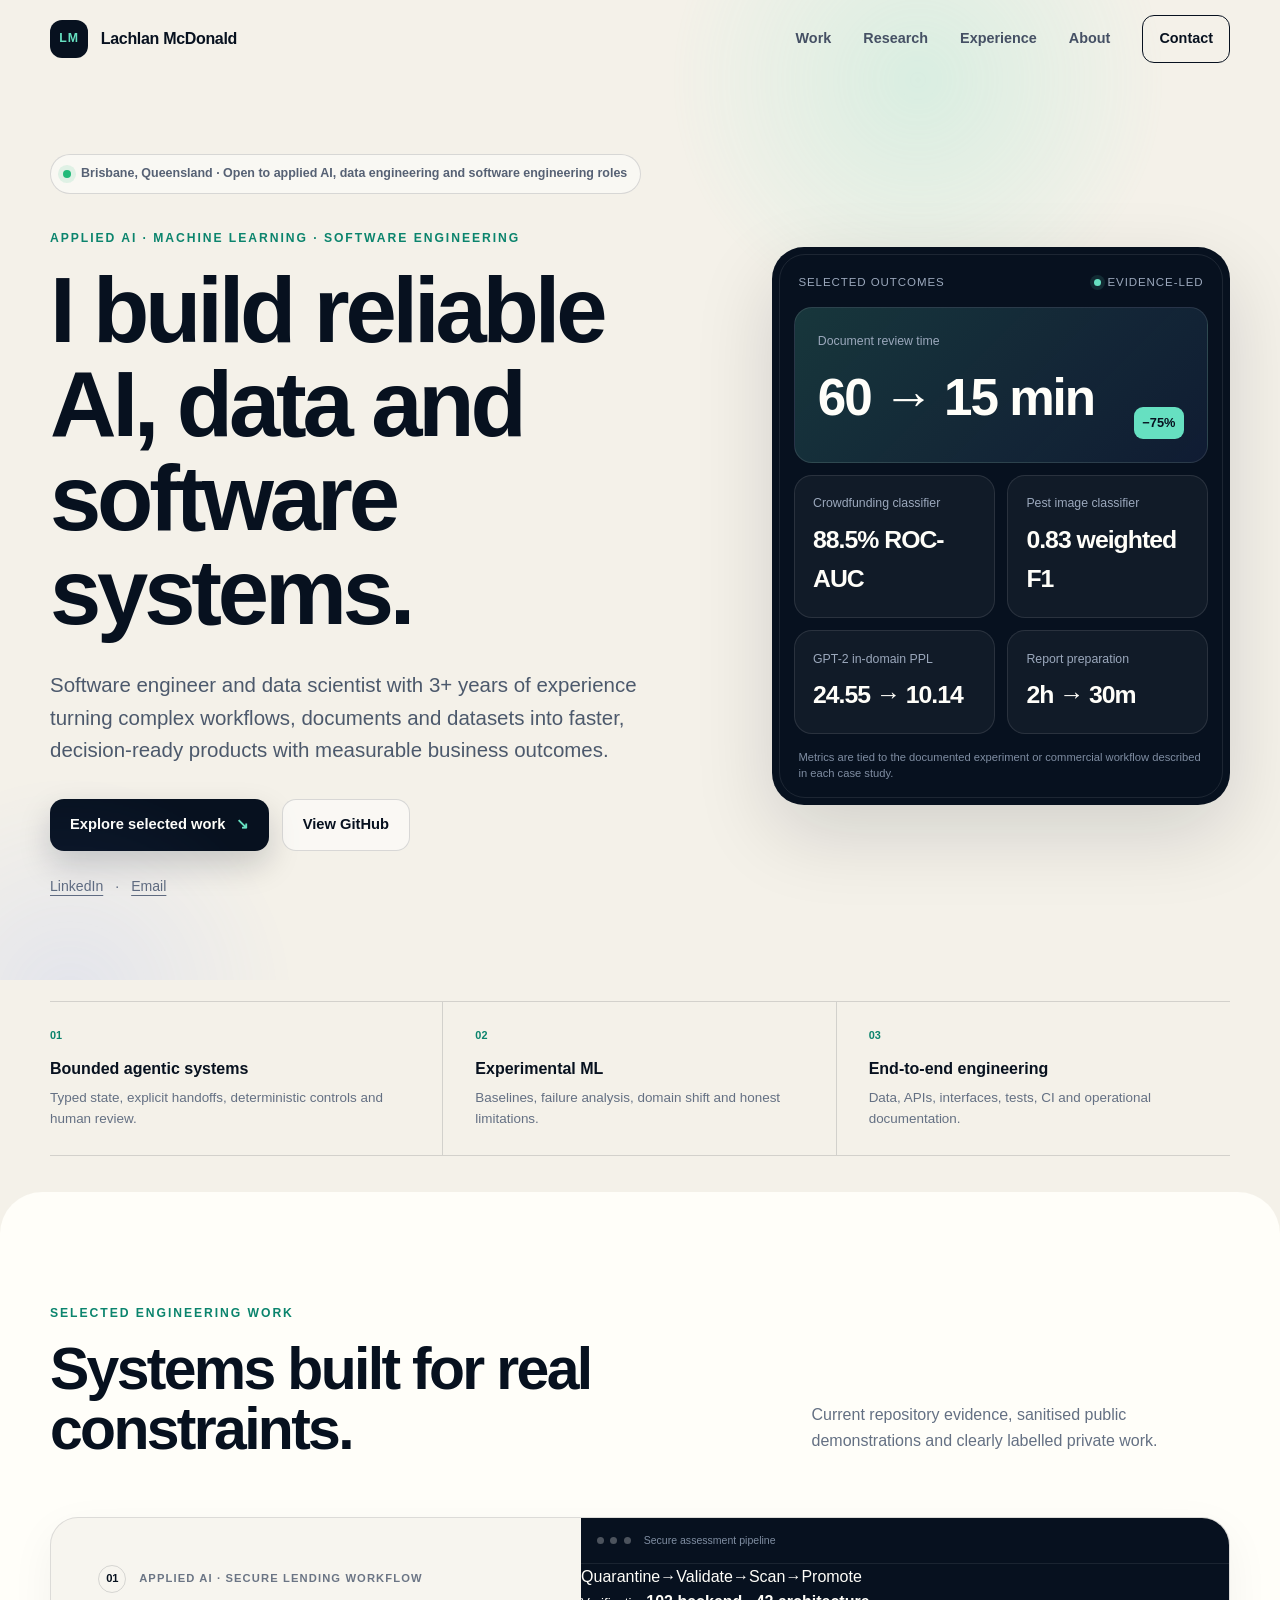
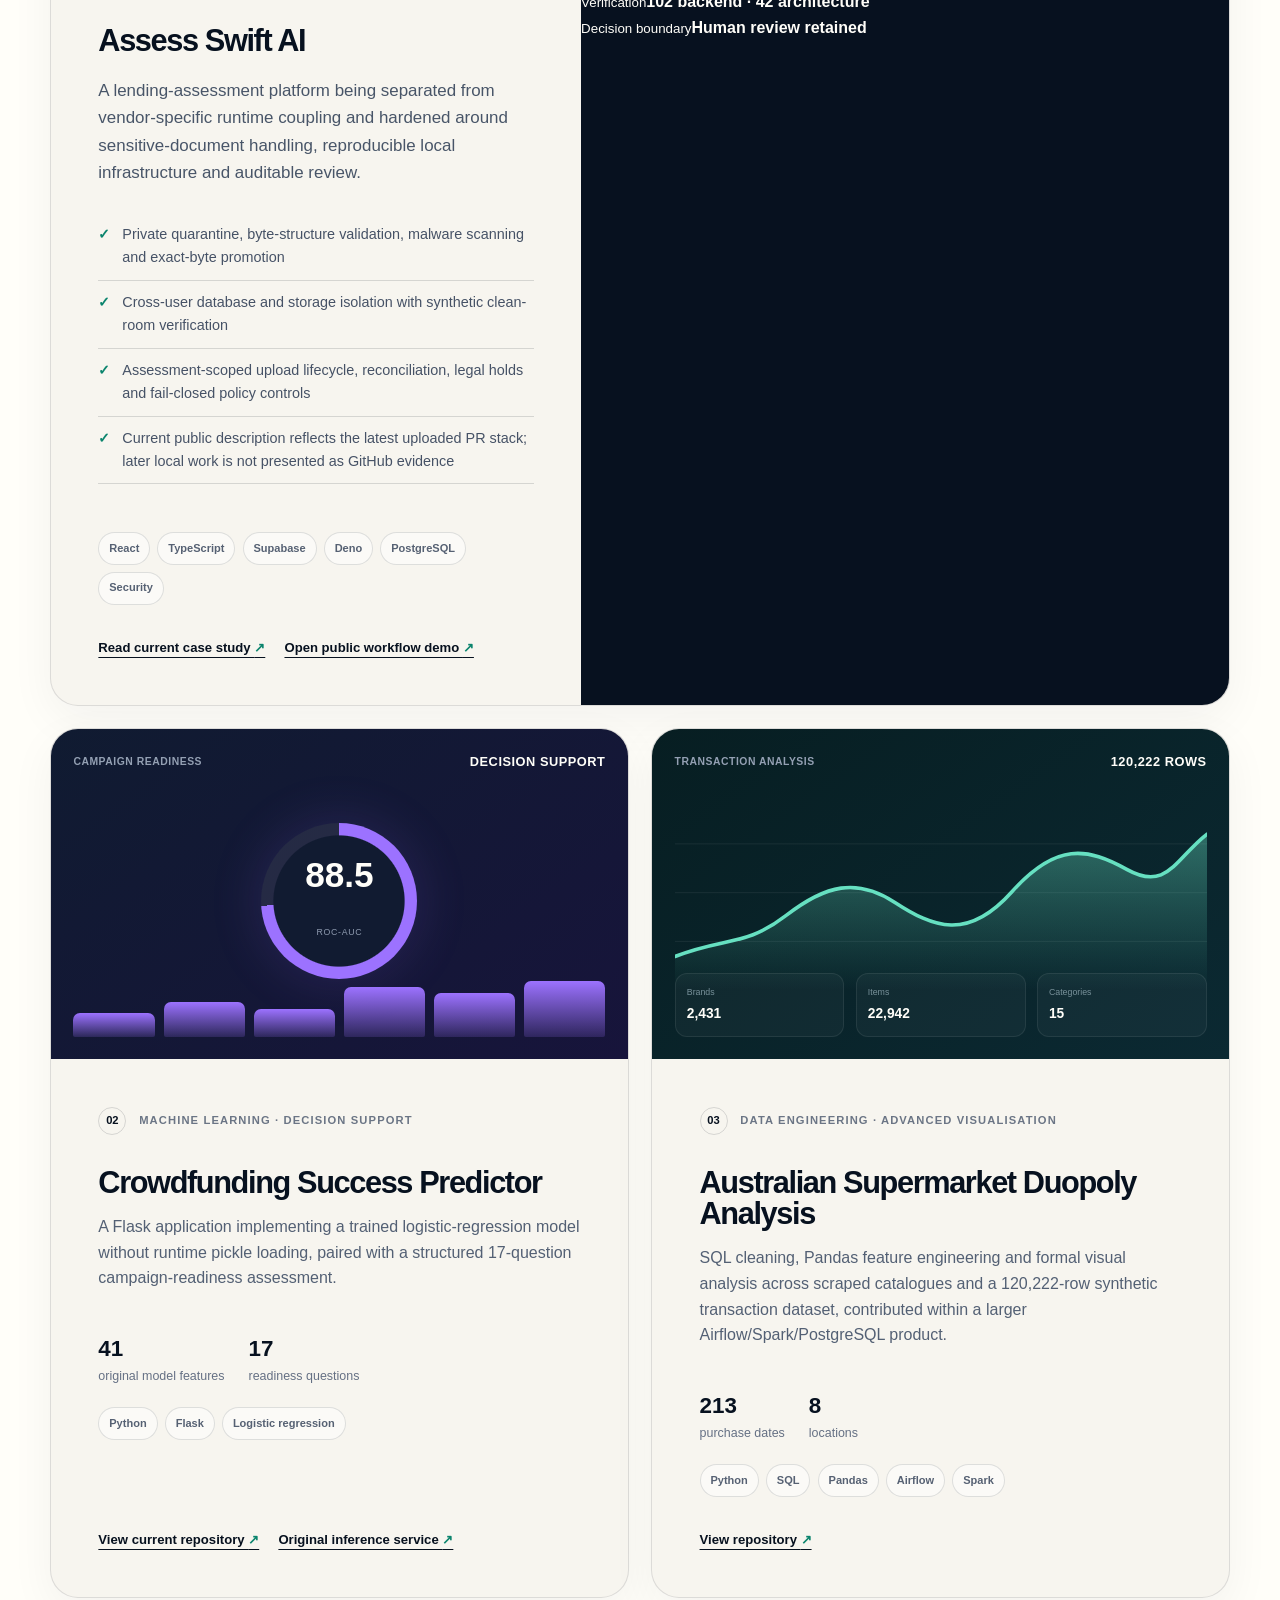
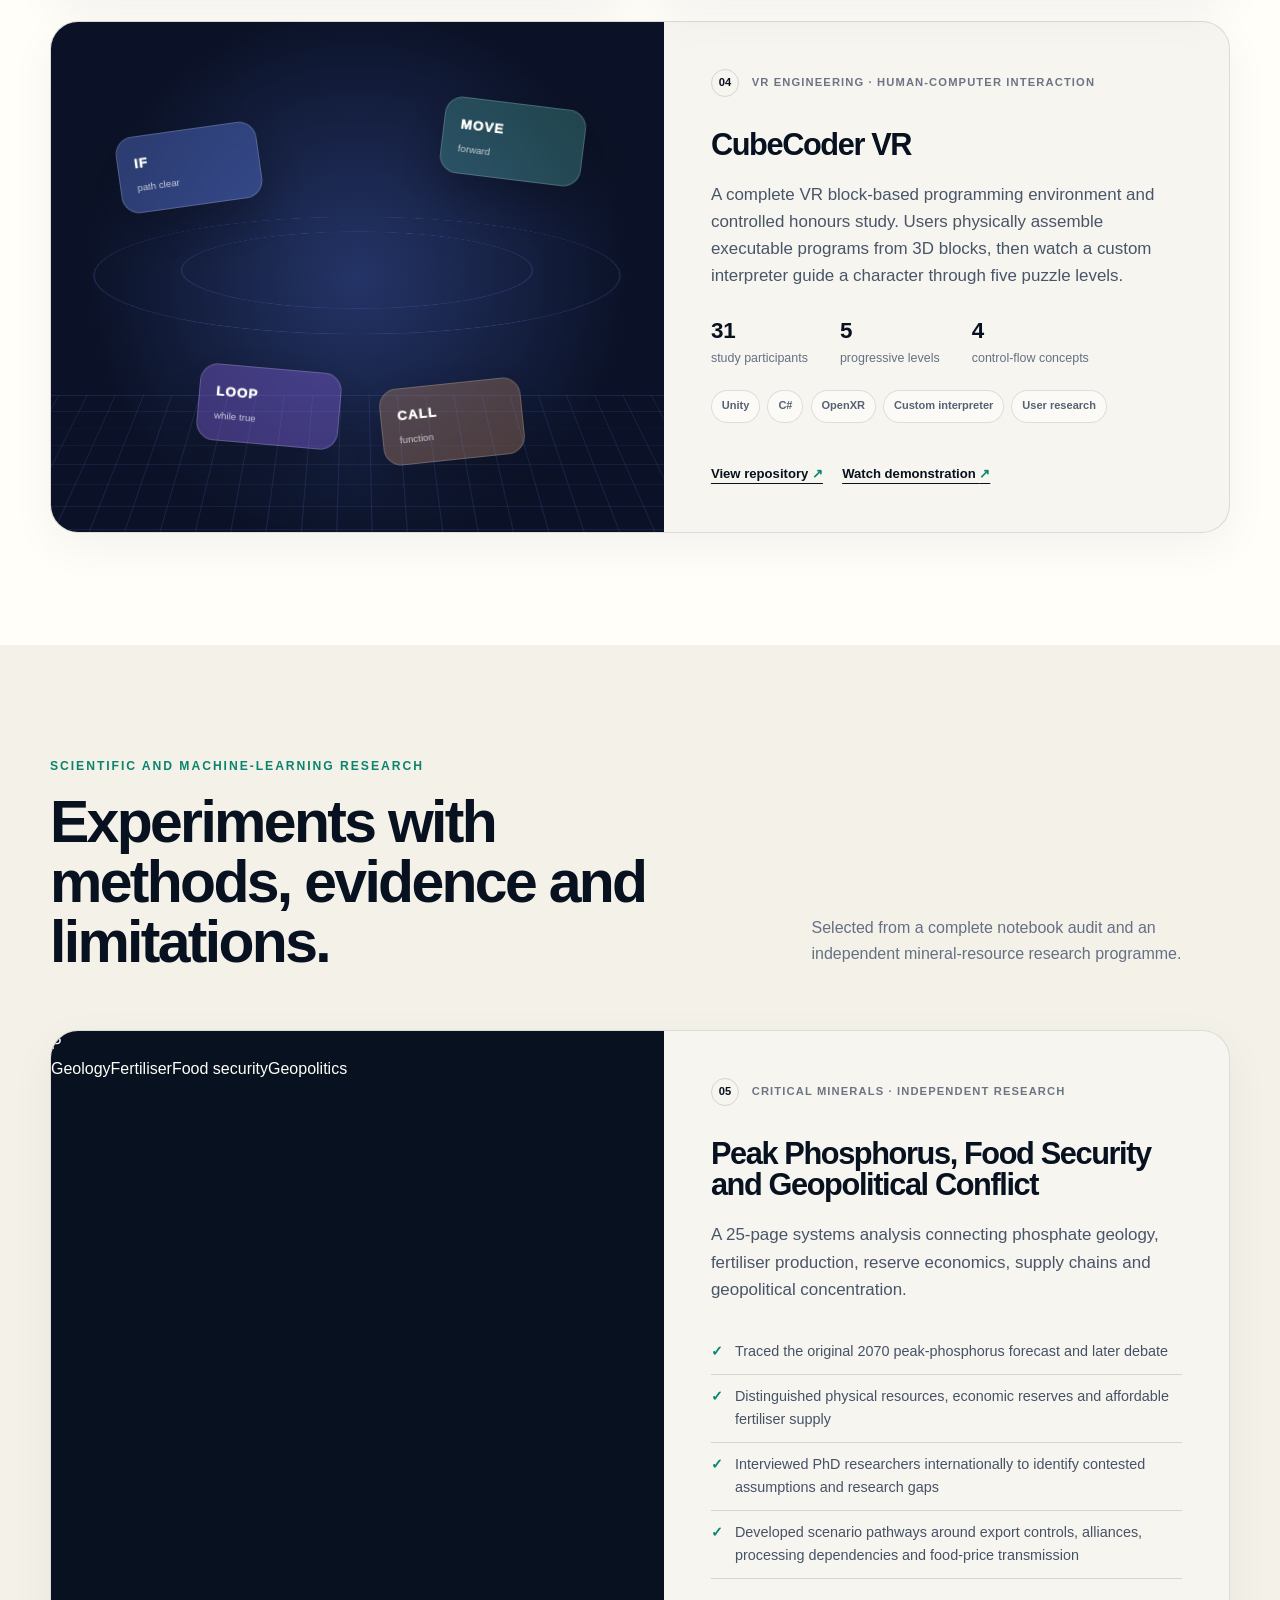
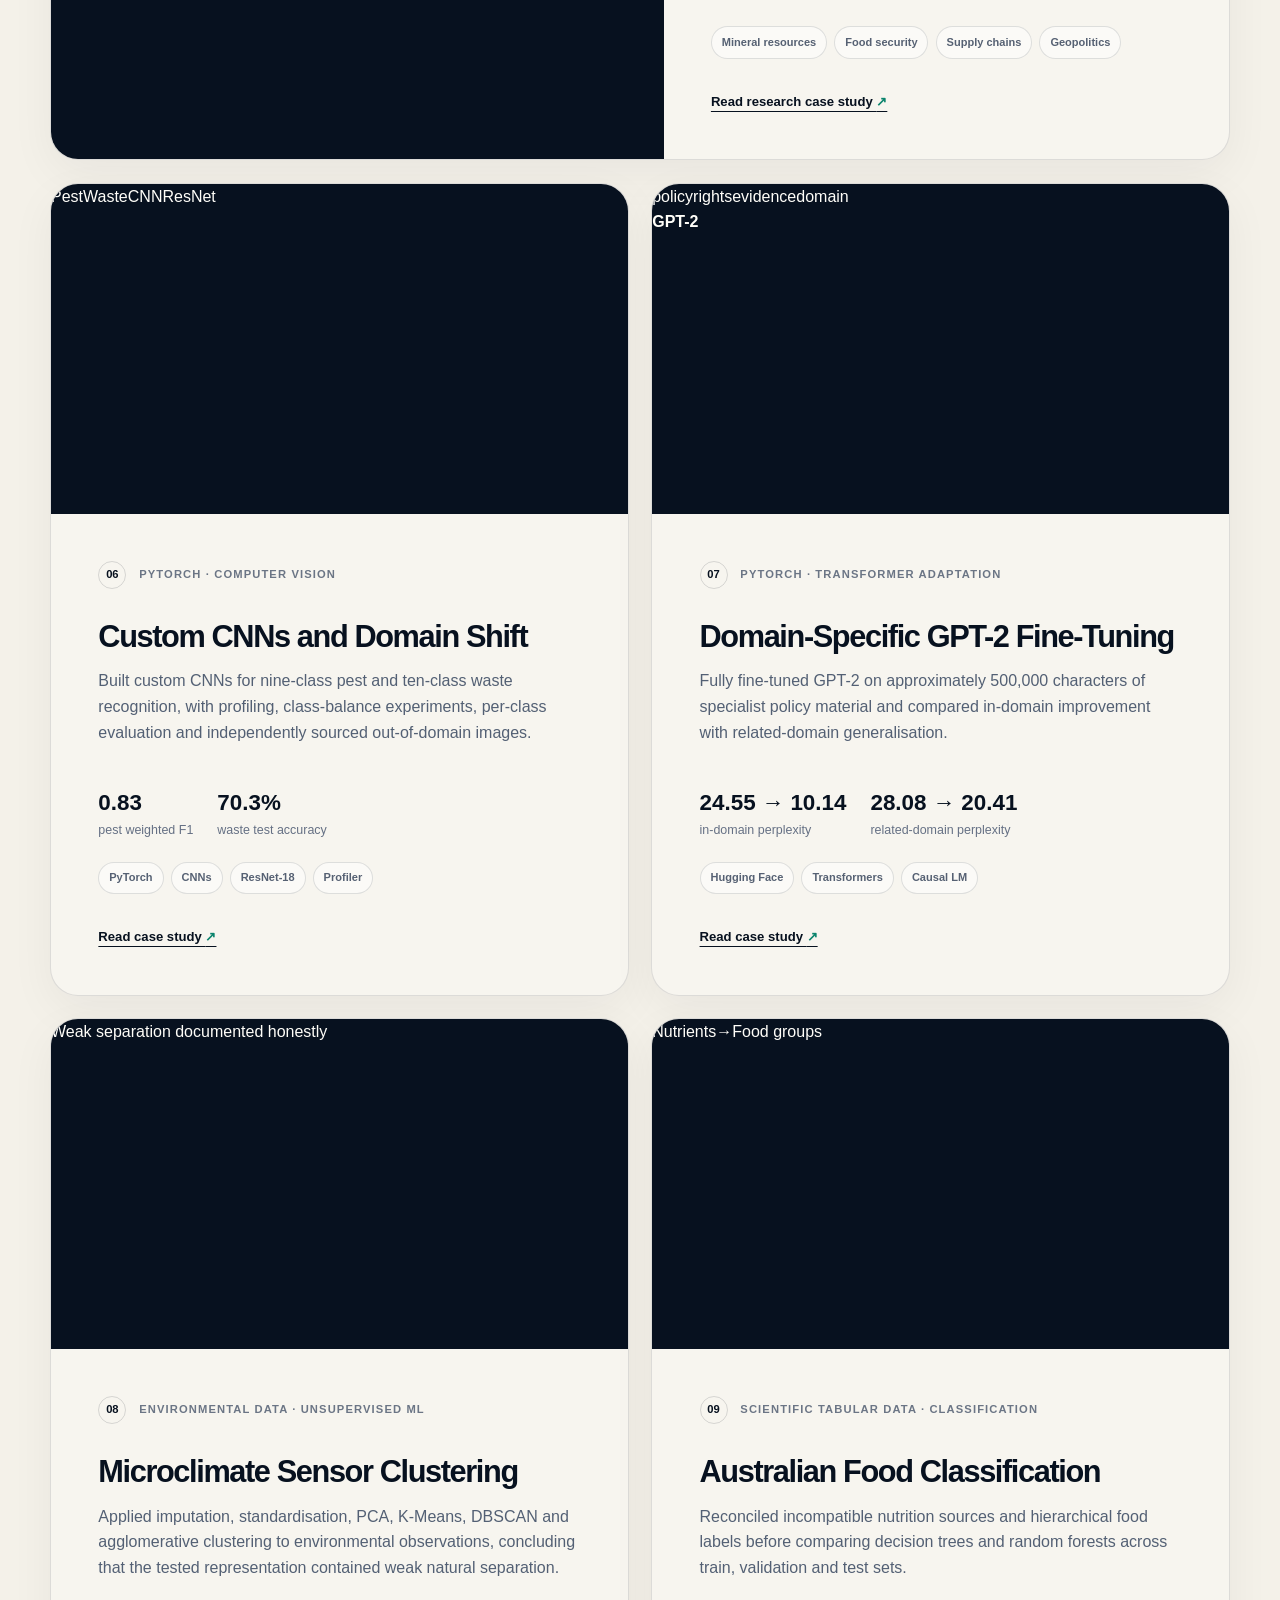
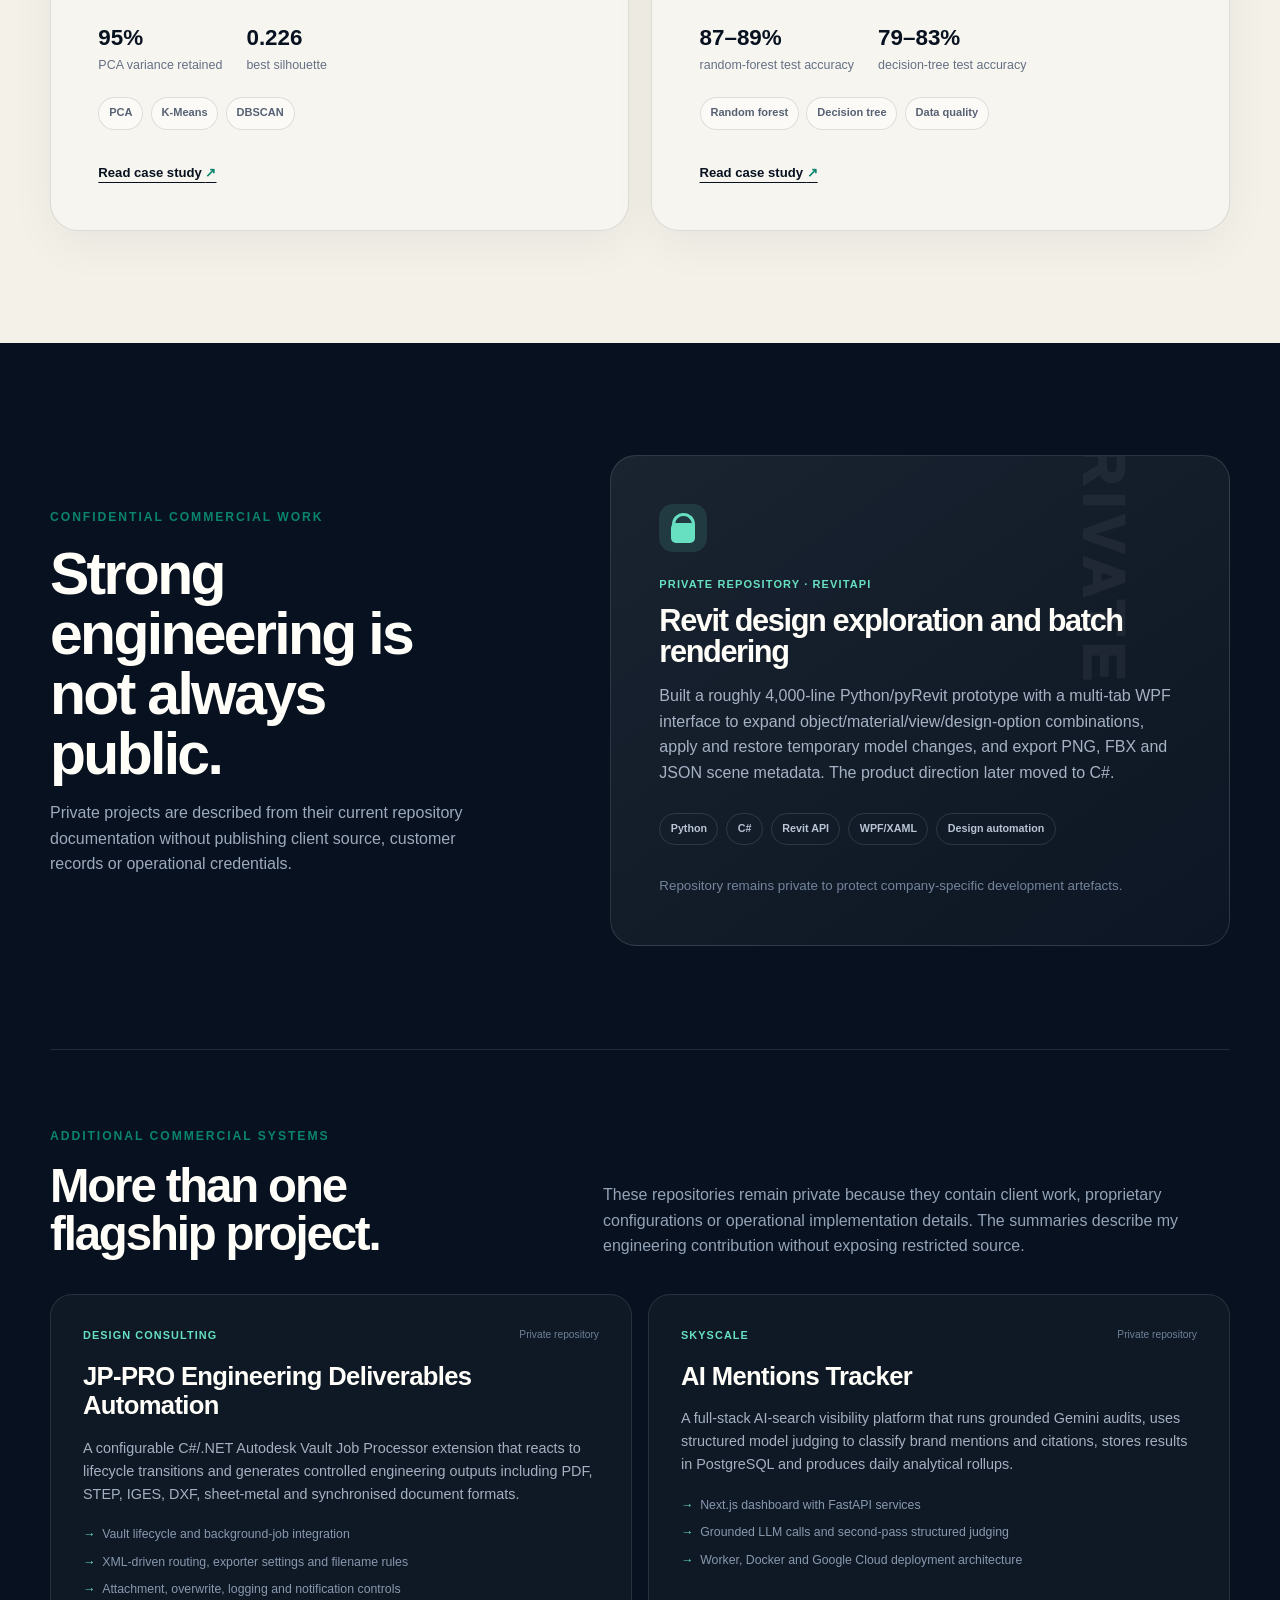
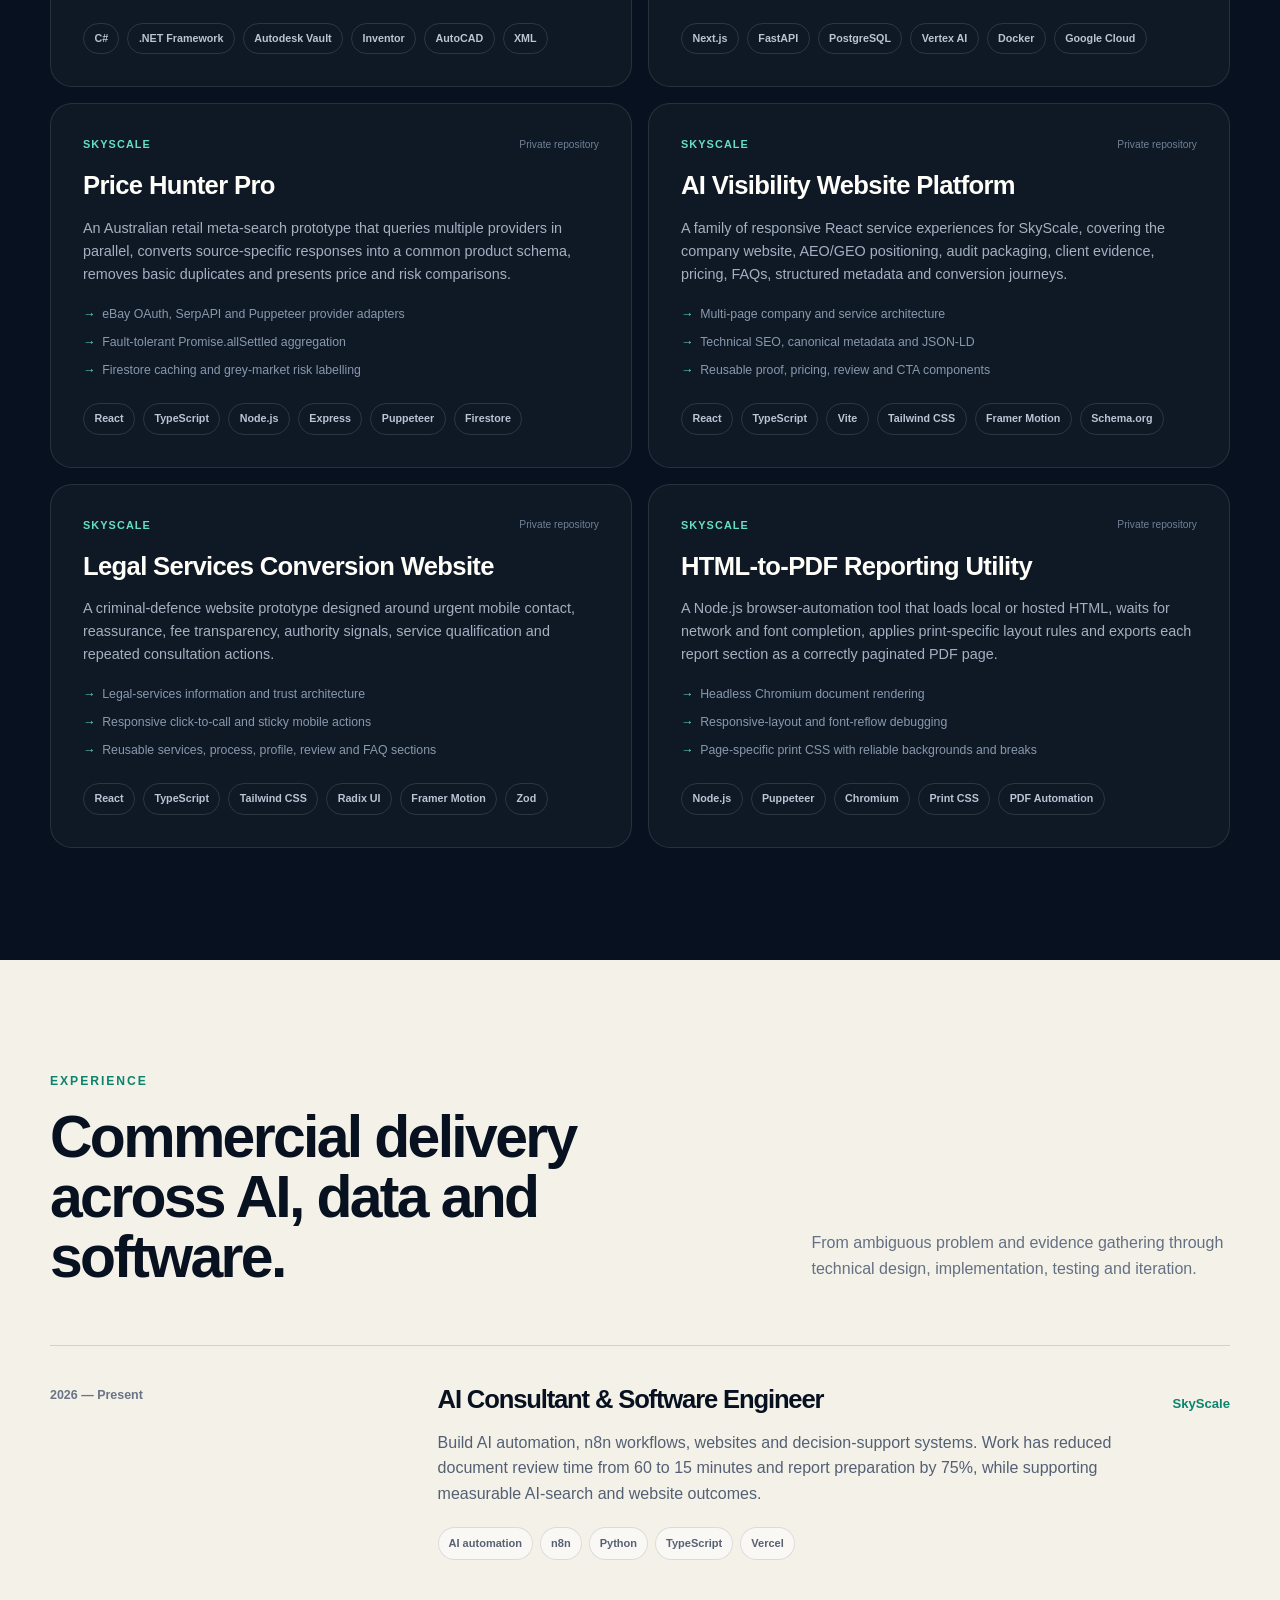
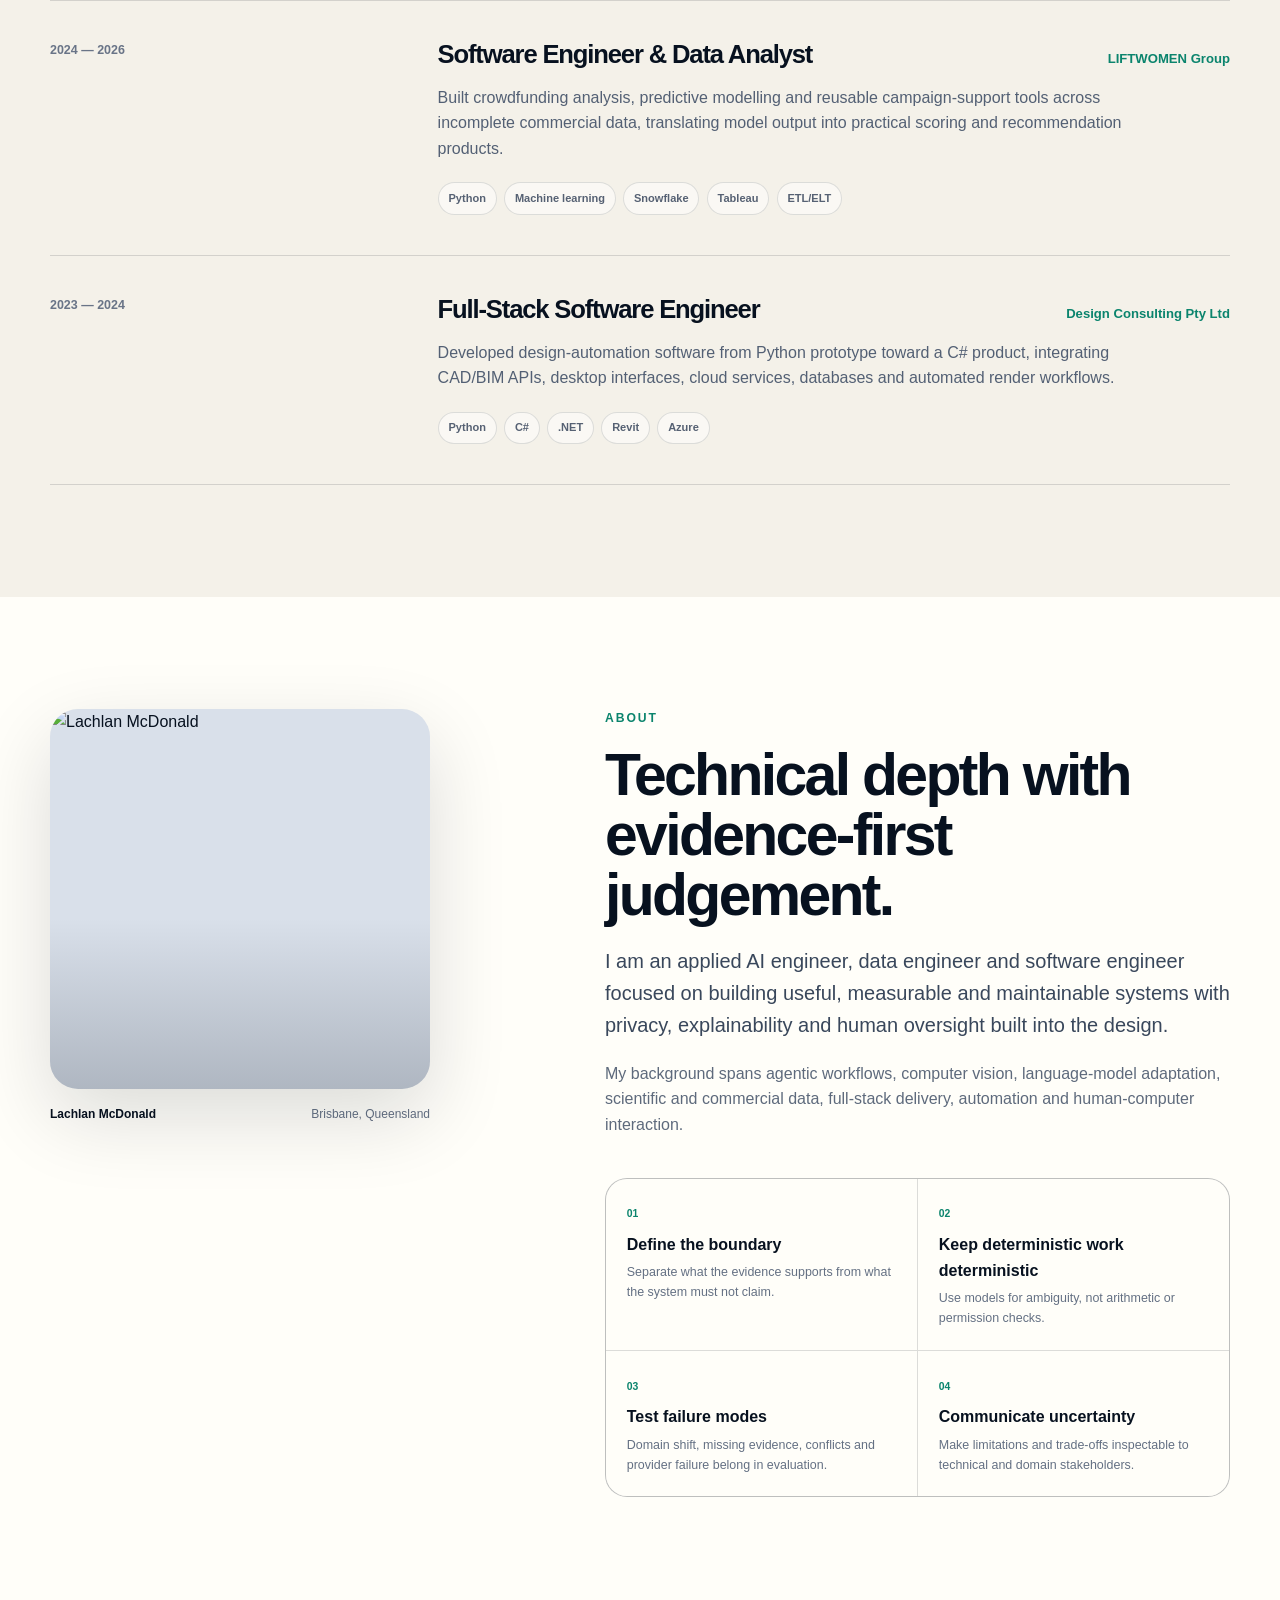
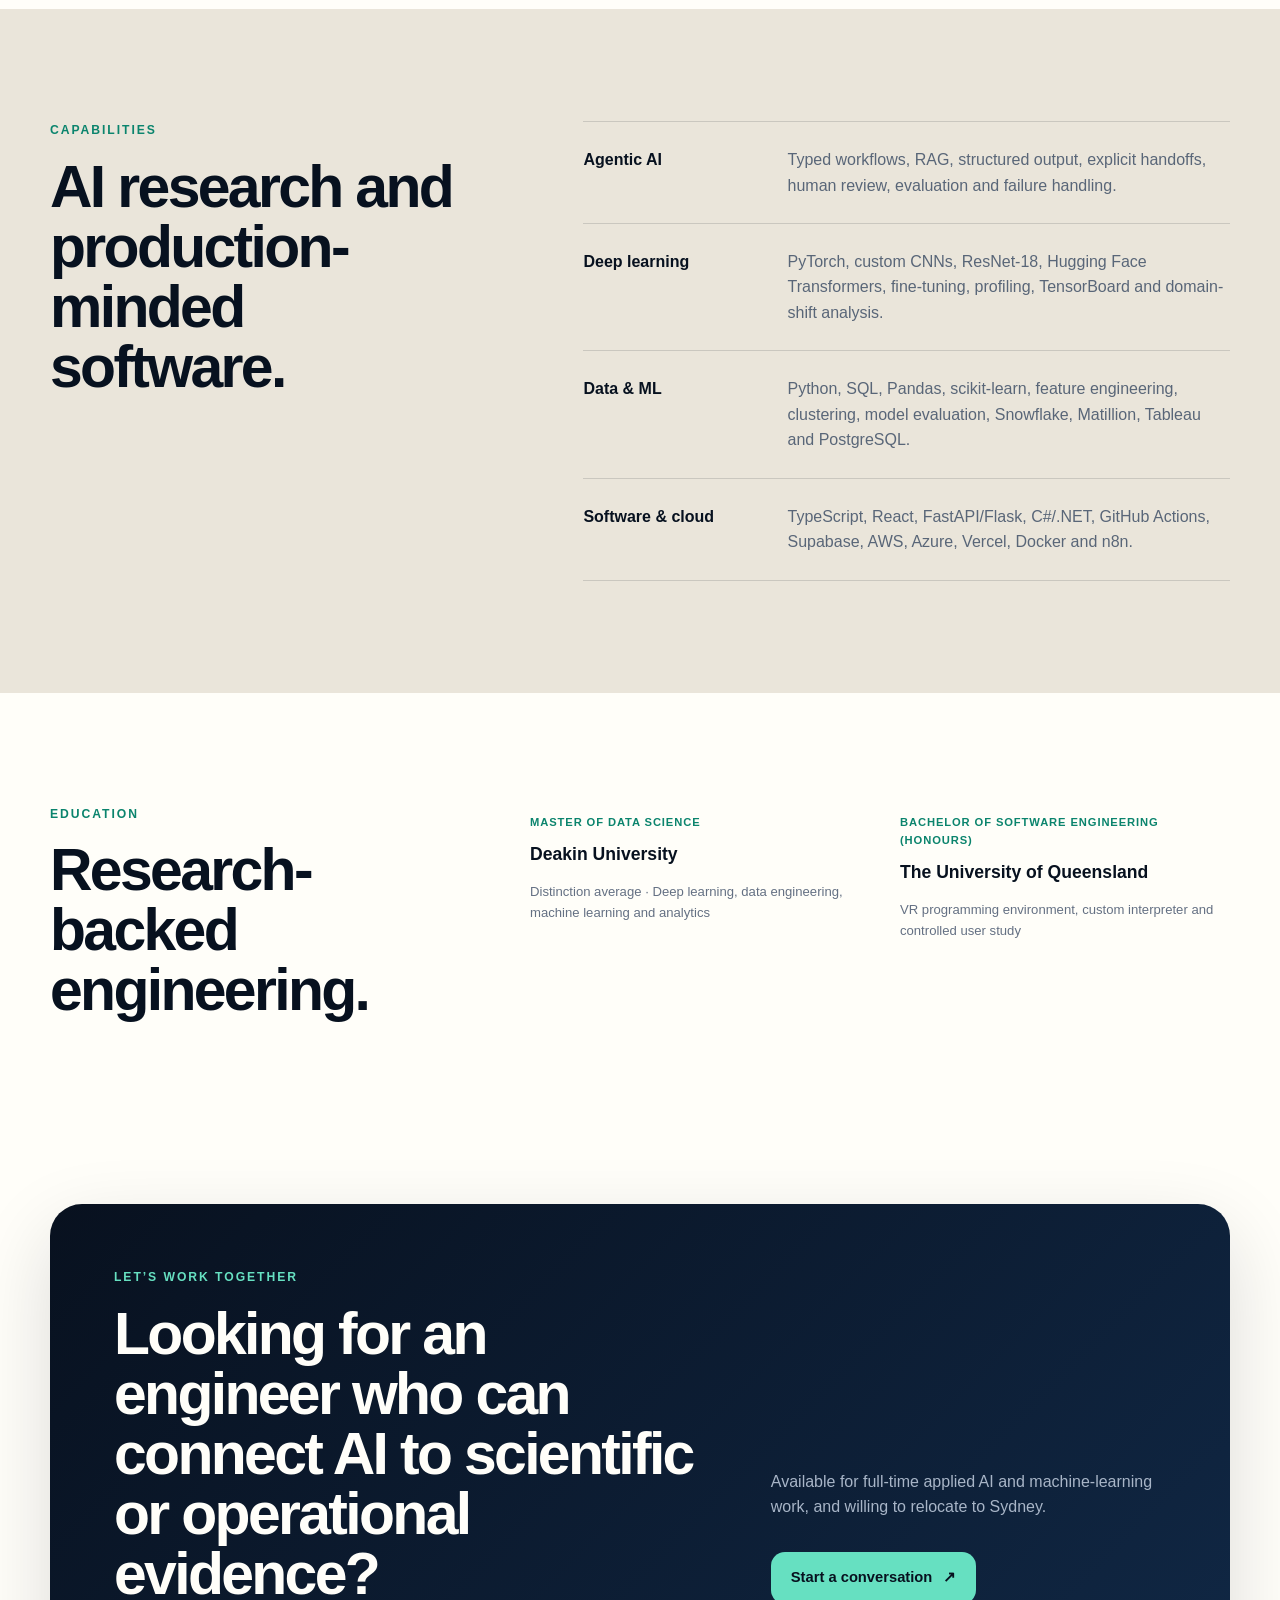
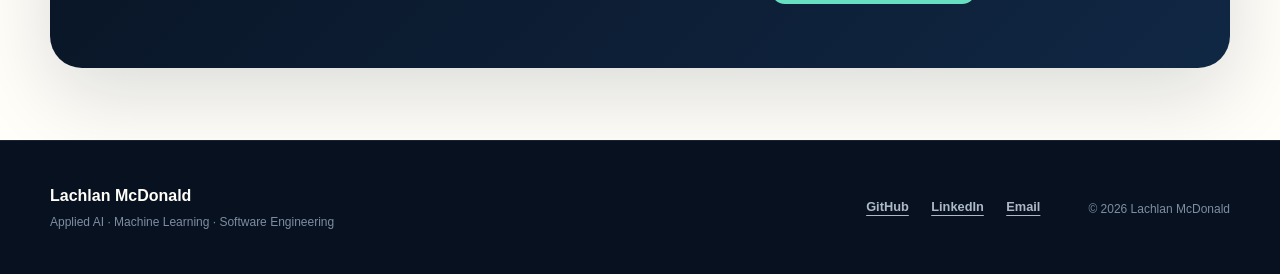
==== commit 9ee778e9: "Refresh portfolio with current AI and research evidence" ====
--- a/index.html
+++ b/index.html
@@ -4,16 +4,16 @@
   <meta charset="utf-8">
   <meta name="viewport" content="width=device-width, initial-scale=1">
   <meta name="theme-color" content="#08111f">
-  <meta name="description" content="Lachlan McDonald is a Brisbane-based applied AI engineer, software engineer and data scientist building reliable AI, data and automation systems.">
-  <meta property="og:title" content="Lachlan McDonald — Applied AI Engineer">
-  <meta property="og:description" content="Production-minded AI, data engineering and software systems with measurable business outcomes.">
+  <meta name="description" content="Lachlan McDonald is an applied AI and machine learning engineer building reliable agentic, deep-learning, data and software systems.">
+  <meta property="og:title" content="Lachlan McDonald — Applied AI & Machine Learning Engineer">
+  <meta property="og:description" content="Agentic AI, PyTorch, scientific machine learning, data engineering and production-minded software.">
   <meta property="og:type" content="website">
   <meta property="og:url" content="https://lukeyone.github.io/">
   <meta property="og:image" content="https://avatars.githubusercontent.com/u/3060457?v=4">
   <meta name="twitter:card" content="summary">
-  <meta name="twitter:title" content="Lachlan McDonald — Applied AI Engineer">
-  <meta name="twitter:description" content="Reliable AI applications, data products and automation systems.">
-  <title>Lachlan McDonald — Applied AI Engineer</title>
+  <meta name="twitter:title" content="Lachlan McDonald — Applied AI & Machine Learning Engineer">
+  <meta name="twitter:description" content="Reliable agentic AI, deep-learning, data and software systems.">
+  <title>Lachlan McDonald — Applied AI & Machine Learning Engineer</title>
   <link rel="icon" href="favicon.svg" type="image/svg+xml">
   <script>document.documentElement.classList.add('js')</script>
   <link rel="stylesheet" href="styles-base.css">
@@ -27,7 +27,7 @@
     "name": "Lachlan McDonald",
     "url": "https://lukeyone.github.io/",
     "image": "https://avatars.githubusercontent.com/u/3060457?v=4",
-    "jobTitle": "Applied AI Engineer and Software Engineer",
+    "jobTitle": "Applied AI and Machine Learning Engineer",
     "address": {
       "@type": "PostalAddress",
       "addressLocality": "Brisbane",
@@ -41,9 +41,13 @@
     "knowsAbout": [
       "Applied artificial intelligence",
       "Machine learning",
+      "PyTorch",
+      "Multi-agent systems",
+      "Retrieval-augmented generation",
+      "Scientific machine learning",
       "Data engineering",
       "Software engineering",
-      "AI automation"
+      "Mineral resource security"
     ]
   }
   </script>
@@ -60,9 +64,10 @@
       <button class="nav-toggle" type="button" aria-label="Open navigation" aria-expanded="false" data-nav-toggle><span></span><span></span></button>
       <nav class="site-nav" aria-label="Primary navigation" data-nav>
         <a href="#work">Work</a>
+        <a href="#research">Research</a>
         <a href="#experience">Experience</a>
         <a href="#about">About</a>
-        <a class="nav-cta" href="mailto:lachornot@gmail.com">Contact</a>
+        <a class="nav-cta" href="mailto:lachlanmcdonald2000@gmail.com">Contact</a>
       </nav>
     </div>
   </header>
@@ -73,75 +78,71 @@
       <div class="hero-glow hero-glow-two" aria-hidden="true"></div>
       <div class="shell hero-grid">
         <div class="hero-copy reveal">
-          <div class="availability"><span></span> Brisbane, Australia · Open to AI, data and software roles</div>
-          <p class="eyebrow">Applied AI · Data Engineering · Software</p>
-          <h1>I build intelligent systems that improve real decisions.</h1>
-          <p class="hero-lede">Software engineer and data scientist with 3+ years of experience turning messy documents, complex workflows and large datasets into reliable products people can use.</p>
+          <div class="availability"><span></span> Brisbane, Australia · Available and willing to relocate to Sydney for full-time work</div>
+          <p class="eyebrow">Applied AI · Machine Learning · Software Engineering</p>
+          <h1>I build AI systems that make complex evidence usable.</h1>
+          <p class="hero-lede">Applied AI and machine learning engineer combining agentic workflows, PyTorch, scientific modelling, data engineering and production-minded software.</p>
           <div class="hero-actions">
             <a class="button button-primary" href="#work">Explore selected work <span aria-hidden="true">↘</span></a>
             <a class="button button-secondary" href="https://github.com/Lukeyone" target="_blank" rel="noreferrer">View GitHub</a>
           </div>
           <div class="hero-links" aria-label="Professional links">
-            <a href="https://www.linkedin.com/in/lachlanmcdonaldtech" target="_blank" rel="noreferrer">LinkedIn</a><span>·</span><a href="mailto:lachornot@gmail.com">Email</a>
+            <a href="https://www.linkedin.com/in/lachlanmcdonaldtech" target="_blank" rel="noreferrer">LinkedIn</a><span>·</span><a href="mailto:lachlanmcdonald2000@gmail.com">Email</a>
           </div>
         </div>
 
         <aside class="hero-panel reveal" aria-label="Selected outcomes">
-          <div class="panel-topline"><span>Selected outcomes</span><span class="signal"><i></i> Production minded</span></div>
+          <div class="panel-topline"><span>Selected outcomes</span><span class="signal"><i></i> Evidence-led</span></div>
           <div class="outcome outcome-featured"><div><p>Document review time</p><strong>60 → 15 min</strong></div><span class="outcome-change">−75%</span></div>
           <div class="outcome-grid">
-            <div class="outcome"><p>Programme success rate</p><strong>18 → 42%</strong></div>
-            <div class="outcome"><p>AI-search citations</p><strong>+60%</strong></div>
-            <div class="outcome"><p>Website clicks</p><strong>+80%</strong></div>
+            <div class="outcome"><p>Crowdfunding classifier</p><strong>88.5% ROC-AUC</strong></div>
+            <div class="outcome"><p>Pest image classifier</p><strong>0.83 weighted F1</strong></div>
+            <div class="outcome"><p>GPT-2 in-domain PPL</p><strong>24.55 → 10.14</strong></div>
             <div class="outcome"><p>Report preparation</p><strong>2h → 30m</strong></div>
           </div>
-          <p class="panel-note">Commercial outcomes are presented at an aggregate level to protect client confidentiality.</p>
+          <p class="panel-note">Metrics are tied to the documented experiment or commercial workflow described in each case study.</p>
         </aside>
       </div>
     </section>
 
     <section class="proof-strip" aria-label="Core strengths">
       <div class="shell proof-grid">
-        <div><span>01</span><strong>Business-first AI</strong><p>Start with the workflow, risk and measurable outcome—not the model.</p></div>
-        <div><span>02</span><strong>End-to-end delivery</strong><p>From data and APIs through interfaces, deployment and iteration.</p></div>
-        <div><span>03</span><strong>Responsible systems</strong><p>Privacy, explainability and human oversight built into the design.</p></div>
+        <div><span>01</span><strong>Bounded agentic systems</strong><p>Typed state, explicit handoffs, deterministic controls and human review.</p></div>
+        <div><span>02</span><strong>Experimental ML</strong><p>Baselines, failure analysis, domain shift and honest limitations.</p></div>
+        <div><span>03</span><strong>End-to-end engineering</strong><p>Data, APIs, interfaces, tests, CI and operational documentation.</p></div>
       </div>
     </section>
 
     <section class="section work-section" id="work">
       <div class="shell">
         <div class="section-heading reveal">
-          <div><p class="eyebrow">Selected work</p><h2>Evidence, not just claims.</h2></div>
-          <p>Public repositories, reproducible case studies and carefully sanitised demonstrations of commercial work.</p>
+          <div><p class="eyebrow">Selected engineering work</p><h2>Systems built for real constraints.</h2></div>
+          <p>Current repository evidence, sanitised public demonstrations and clearly labelled private work.</p>
         </div>
 
         <article class="project project-large reveal">
           <div class="project-content">
-            <div class="project-meta"><span>01</span><span>Applied AI · Fintech workflow</span></div>
-            <h3>Credit Assessment AI</h3>
-            <p class="project-intro">A privacy-first lending workflow that converts applicant details and document coverage into an explainable, review-ready assessment.</p>
+            <div class="project-meta"><span>01</span><span>Applied AI · Secure lending workflow</span></div>
+            <h3>Assess Swift AI</h3>
+            <p class="project-intro">A lending-assessment platform being separated from vendor-specific runtime coupling and hardened around sensitive-document handling, reproducible local infrastructure and auditable review.</p>
             <ul class="project-points">
-              <li>Transparent debt-to-income, commitment and completeness signals</li>
-              <li>Decision support with explicit human review—not automated approval</li>
-              <li>Sanitised public release with no credentials, uploads or customer data</li>
+              <li>Private quarantine, byte-structure validation, malware scanning and exact-byte promotion</li>
+              <li>Cross-user database and storage isolation with synthetic clean-room verification</li>
+              <li>Assessment-scoped upload lifecycle, reconciliation, legal holds and fail-closed policy controls</li>
+              <li>Current public description reflects the latest uploaded PR stack; later local work is not presented as GitHub evidence</li>
             </ul>
-            <div class="tags"><span>React</span><span>TypeScript</span><span>Vite</span><span>Responsible AI</span></div>
-            <div class="project-links"><a href="https://github.com/Lukeyone/credit-assessment-ai" target="_blank" rel="noreferrer">View repository <span>↗</span></a></div>
-          </div>
-          <div class="project-visual credit-visual" aria-label="Stylised credit assessment interface preview">
-            <div class="window-bar"><i></i><i></i><i></i><span>Assessment workspace</span></div>
-            <div class="credit-layout">
-              <div class="credit-sidebar"><div class="mini-brand">CA</div><span class="active"></span><span></span><span></span><span></span></div>
-              <div class="credit-main">
-                <div class="mini-title"><div><small>Application review</small><b>Jordan Lee</b></div><em>Human review</em></div>
-                <div class="metric-row">
-                  <div><small>Debt / income</small><b>2.1×</b><span class="bar"><i style="width:44%"></i></span></div>
-                  <div><small>Documents</small><b>5 / 6</b><span class="bar"><i style="width:83%"></i></span></div>
-                  <div><small>Commitment</small><b>28%</b><span class="bar"><i style="width:28%"></i></span></div>
-                </div>
-                <div class="review-card"><span class="review-icon">✓</span><div><b>Proceed to reviewer</b><p>Income evidence present. One supporting document requires confirmation.</p></div></div>
-                <div class="list-lines"><span></span><span></span><span></span></div>
-              </div>
+            <div class="tags"><span>React</span><span>TypeScript</span><span>Supabase</span><span>Deno</span><span>PostgreSQL</span><span>Security</span></div>
+            <div class="project-links">
+              <a href="assess-swift-case-study.html">Read current case study <span>↗</span></a>
+              <a href="https://github.com/Lukeyone/credit-assessment-ai" target="_blank" rel="noreferrer">Open public workflow demo <span>↗</span></a>
+            </div>
+          </div>
+          <div class="project-visual agent-visual" aria-label="Stylised secure assessment workflow">
+            <div class="window-bar"><i></i><i></i><i></i><span>Secure assessment pipeline</span></div>
+            <div class="agent-flow">
+              <span>Quarantine</span><b>→</b><span>Validate</span><b>→</b><span>Scan</span><b>→</b><span>Promote</span>
+              <div class="agent-status"><small>Verification</small><strong>102 backend · 42 architecture</strong></div>
+              <div class="agent-status"><small>Decision boundary</small><strong>Human review retained</strong></div>
             </div>
           </div>
         </article>
@@ -149,17 +150,17 @@
         <div class="project-grid">
           <article class="project project-card reveal">
             <div class="project-visual predictor-visual" aria-label="Stylised crowdfunding prediction chart">
-              <div class="visual-label"><span>Campaign readiness</span><b>74%</b></div>
-              <div class="radial"><span>74</span><small>probability</small></div>
+              <div class="visual-label"><span>Campaign readiness</span><b>Decision support</b></div>
+              <div class="radial"><span>88.5</span><small>ROC-AUC</small></div>
               <div class="mini-bars"><i style="height:37%"></i><i style="height:55%"></i><i style="height:44%"></i><i style="height:78%"></i><i style="height:68%"></i><i style="height:88%"></i></div>
             </div>
             <div class="project-content">
               <div class="project-meta"><span>02</span><span>Machine learning · Decision support</span></div>
               <h3>Crowdfunding Success Predictor</h3>
-              <p>A Flask application combining a logistic-regression probability estimate with a structured 17-question campaign-readiness assessment.</p>
-              <div class="project-facts"><span><b>41</b> model features</span><span><b>17</b> readiness questions</span></div>
-              <div class="tags"><span>Python</span><span>Flask</span><span>scikit-learn</span></div>
-              <div class="project-links"><a href="https://github.com/Lukeyone/crowdfunding-success-predictor" target="_blank" rel="noreferrer">View repository <span>↗</span></a><a href="https://github.com/Lukeyone/Prediction-App" target="_blank" rel="noreferrer">Original inference service <span>↗</span></a></div>
+              <p>A Flask application implementing a trained logistic-regression model without runtime pickle loading, paired with a structured 17-question campaign-readiness assessment.</p>
+              <div class="project-facts"><span><b>41</b> original model features</span><span><b>17</b> readiness questions</span></div>
+              <div class="tags"><span>Python</span><span>Flask</span><span>Logistic regression</span></div>
+              <div class="project-links"><a href="https://github.com/Lukeyone/crowdfunding-success-predictor" target="_blank" rel="noreferrer">View current repository <span>↗</span></a><a href="https://github.com/Lukeyone/Prediction-App" target="_blank" rel="noreferrer">Original inference service <span>↗</span></a></div>
             </div>
           </article>
 
@@ -177,11 +178,11 @@
               <div class="data-kpis"><span><small>Brands</small><b>2,431</b></span><span><small>Items</small><b>22,942</b></span><span><small>Categories</small><b>15</b></span></div>
             </div>
             <div class="project-content">
-              <div class="project-meta"><span>03</span><span>Data engineering · Analytics</span></div>
+              <div class="project-meta"><span>03</span><span>Data engineering · Advanced visualisation</span></div>
               <h3>Australian Supermarket Duopoly Analysis</h3>
-              <p>Exploratory analysis of scraped catalogue records and synthetic transactions, with SQL cleaning, Pandas feature engineering and a Dockerised data pipeline.</p>
+              <p>SQL cleaning, Pandas feature engineering and formal visual analysis across scraped catalogues and a 120,222-row synthetic transaction dataset, contributed within a larger Airflow/Spark/PostgreSQL product.</p>
               <div class="project-facts"><span><b>213</b> purchase dates</span><span><b>8</b> locations</span></div>
-              <div class="tags"><span>Python</span><span>SQL</span><span>Airflow</span><span>Spark</span><span>PostgreSQL</span></div>
+              <div class="tags"><span>Python</span><span>SQL</span><span>Pandas</span><span>Airflow</span><span>Spark</span></div>
               <div class="project-links"><a href="https://github.com/Lukeyone/australian-supermarket-duopoly-analysis" target="_blank" rel="noreferrer">View repository <span>↗</span></a></div>
             </div>
           </article>
@@ -209,20 +210,100 @@
       </div>
     </section>
 
+    <section class="section research-section" id="research">
+      <div class="shell">
+        <div class="section-heading reveal">
+          <div><p class="eyebrow">Scientific and machine-learning research</p><h2>Experiments with methods, evidence and limitations.</h2></div>
+          <p>Selected from a complete notebook audit and an independent mineral-resource research programme.</p>
+        </div>
+
+        <article class="project project-wide reveal">
+          <div class="project-visual phosphorus-visual" aria-label="Stylised global phosphorus resource network">
+            <div class="resource-ring ring-one"></div><div class="resource-ring ring-two"></div>
+            <div class="phosphorus-core">P</div>
+            <span class="resource-node node-one">Geology</span><span class="resource-node node-two">Fertiliser</span><span class="resource-node node-three">Food security</span><span class="resource-node node-four">Geopolitics</span>
+          </div>
+          <div class="project-content">
+            <div class="project-meta"><span>05</span><span>Critical minerals · Independent research</span></div>
+            <h3>Peak Phosphorus, Food Security and Geopolitical Conflict</h3>
+            <p class="project-intro">A 25-page systems analysis connecting phosphate geology, fertiliser production, reserve economics, supply chains and geopolitical concentration.</p>
+            <ul class="project-points">
+              <li>Traced the original 2070 peak-phosphorus forecast and later debate</li>
+              <li>Distinguished physical resources, economic reserves and affordable fertiliser supply</li>
+              <li>Interviewed PhD researchers internationally to identify contested assumptions and research gaps</li>
+              <li>Developed scenario pathways around export controls, alliances, processing dependencies and food-price transmission</li>
+            </ul>
+            <div class="tags"><span>Mineral resources</span><span>Food security</span><span>Supply chains</span><span>Geopolitics</span></div>
+            <div class="project-links"><a href="phosphorus-research.html">Read research case study <span>↗</span></a></div>
+          </div>
+        </article>
+
+        <div class="project-grid">
+          <article class="project project-card reveal">
+            <div class="project-visual vision-visual" aria-label="Stylised image-classification grid"><div class="vision-grid"><span>Pest</span><span>Waste</span><span>CNN</span><span>ResNet</span></div></div>
+            <div class="project-content">
+              <div class="project-meta"><span>06</span><span>PyTorch · Computer vision</span></div>
+              <h3>Custom CNNs and Domain Shift</h3>
+              <p>Built custom CNNs for nine-class pest and ten-class waste recognition, with profiling, class-balance experiments, per-class evaluation and independently sourced out-of-domain images.</p>
+              <div class="project-facts"><span><b>0.83</b> pest weighted F1</span><span><b>70.3%</b> waste test accuracy</span></div>
+              <div class="tags"><span>PyTorch</span><span>CNNs</span><span>ResNet-18</span><span>Profiler</span></div>
+              <div class="project-links"><a href="ml-research.html#computer-vision">Read case study <span>↗</span></a></div>
+            </div>
+          </article>
+
+          <article class="project project-card reveal">
+            <div class="project-visual language-visual" aria-label="Stylised language model adaptation"><div><div class="token-stream"><span>policy</span><span>rights</span><span>evidence</span><span>domain</span></div><strong>GPT-2</strong></div></div>
+            <div class="project-content">
+              <div class="project-meta"><span>07</span><span>PyTorch · Transformer adaptation</span></div>
+              <h3>Domain-Specific GPT-2 Fine-Tuning</h3>
+              <p>Fully fine-tuned GPT-2 on approximately 500,000 characters of specialist policy material and compared in-domain improvement with related-domain generalisation.</p>
+              <div class="project-facts"><span><b>24.55 → 10.14</b> in-domain perplexity</span><span><b>28.08 → 20.41</b> related-domain perplexity</span></div>
+              <div class="tags"><span>Hugging Face</span><span>Transformers</span><span>Causal LM</span></div>
+              <div class="project-links"><a href="ml-research.html#gpt2">Read case study <span>↗</span></a></div>
+            </div>
+          </article>
+
+          <article class="project project-card reveal">
+            <div class="project-visual sensor-visual" aria-label="Stylised environmental sensor clusters"><div class="sensor-axis"></div><div class="sensor-points"></div><span>Weak separation documented honestly</span></div>
+            <div class="project-content">
+              <div class="project-meta"><span>08</span><span>Environmental data · Unsupervised ML</span></div>
+              <h3>Microclimate Sensor Clustering</h3>
+              <p>Applied imputation, standardisation, PCA, K-Means, DBSCAN and agglomerative clustering to environmental observations, concluding that the tested representation contained weak natural separation.</p>
+              <div class="project-facts"><span><b>95%</b> PCA variance retained</span><span><b>0.226</b> best silhouette</span></div>
+              <div class="tags"><span>PCA</span><span>K-Means</span><span>DBSCAN</span></div>
+              <div class="project-links"><a href="ml-research.html#microclimate">Read case study <span>↗</span></a></div>
+            </div>
+          </article>
+
+          <article class="project project-card reveal">
+            <div class="project-visual food-visual" aria-label="Stylised food classification hierarchy"><div class="food-tree"><span>Nutrients</span><b>→</b><span>Food groups</span></div></div>
+            <div class="project-content">
+              <div class="project-meta"><span>09</span><span>Scientific tabular data · Classification</span></div>
+              <h3>Australian Food Classification</h3>
+              <p>Reconciled incompatible nutrition sources and hierarchical food labels before comparing decision trees and random forests across train, validation and test sets.</p>
+              <div class="project-facts"><span><b>87–89%</b> random-forest test accuracy</span><span><b>79–83%</b> decision-tree test accuracy</span></div>
+              <div class="tags"><span>Random forest</span><span>Decision tree</span><span>Data quality</span></div>
+              <div class="project-links"><a href="ml-research.html#food-classification">Read case study <span>↗</span></a></div>
+            </div>
+          </article>
+        </div>
+      </div>
+    </section>
+
     <section class="section private-section">
       <div class="shell private-grid reveal">
         <div>
           <p class="eyebrow">Confidential commercial work</p>
           <h2>Strong engineering is not always public.</h2>
-          <p>Some of my most substantial work cannot be open-sourced because it contains client IP, proprietary workflows or sensitive infrastructure. I describe the engineering challenge and outcome without exposing the implementation.</p>
+          <p>Private projects are described from their current repository documentation without publishing client source, customer records or operational credentials.</p>
         </div>
         <article class="private-card">
           <div class="lock-icon" aria-hidden="true"><span></span></div>
           <p class="private-label">Private repository · RevitAPI</p>
-          <h3>Architectural design automation</h3>
-          <p>Built a Python and C# design-exploration application integrated with Revit and AutoCAD. The system automated object–material variation rendering and connected production workflows through Azure, PostgreSQL, JavaScript and external APIs.</p>
-          <div class="private-footer"><span>Python</span><span>C#</span><span>Revit API</span><span>Azure</span><span>PostgreSQL</span></div>
-          <small>Repository remains private to protect client confidentiality.</small>
+          <h3>Revit design exploration and batch rendering</h3>
+          <p>Built a roughly 4,000-line Python/pyRevit prototype with a multi-tab WPF interface to expand object/material/view/design-option combinations, apply and restore temporary model changes, and export PNG, FBX and JSON scene metadata. The product direction later moved to C#.</p>
+          <div class="private-footer"><span>Python</span><span>C#</span><span>Revit API</span><span>WPF/XAML</span><span>Design automation</span></div>
+          <small>Repository remains private to protect company-specific development artefacts.</small>
         </article>
       </div>
     </section>
@@ -231,20 +312,20 @@
       <div class="shell">
         <div class="section-heading reveal">
           <div><p class="eyebrow">Experience</p><h2>Commercial delivery across AI, data and software.</h2></div>
-          <p>I work comfortably from ambiguous business problem through technical design, build, deployment and iteration.</p>
+          <p>From ambiguous problem and evidence gathering through technical design, implementation, testing and iteration.</p>
         </div>
         <div class="timeline">
           <article class="timeline-item reveal">
-            <div class="timeline-date">2025 — Present</div>
-            <div class="timeline-main"><div class="timeline-title"><h3>AI Consultant & Software Engineer</h3><span>SkyScale</span></div><p>Build AI agents, n8n automation, search-optimised websites and client delivery systems. Recent work reduced report preparation by 75%, increased AI citations by 60%, and improved one client’s booking rate by 50%.</p><div class="tags"><span>AI agents</span><span>n8n</span><span>React</span><span>TypeScript</span><span>Vercel</span></div></div>
+            <div class="timeline-date">2026 — Present</div>
+            <div class="timeline-main"><div class="timeline-title"><h3>AI Consultant & Software Engineer</h3><span>SkyScale</span></div><p>Build AI automation, n8n workflows, websites and decision-support systems. Work has reduced document review time from 60 to 15 minutes and report preparation by 75%, while supporting measurable AI-search and website outcomes.</p><div class="tags"><span>AI automation</span><span>n8n</span><span>Python</span><span>TypeScript</span><span>Vercel</span></div></div>
           </article>
           <article class="timeline-item reveal">
-            <div class="timeline-date">2024 — 2025</div>
-            <div class="timeline-main"><div class="timeline-title"><h3>Software Engineer & Data Scientist</h3><span>LIFTWOMEN Group</span></div><p>Built crowdfunding assessment software, data workflows and predictive systems using several hundred campaigns. Produced analytical reports and playbooks used in leadership decisions and commercial member products.</p><div class="tags"><span>Python</span><span>Machine learning</span><span>Snowflake</span><span>Tableau</span><span>ETL/ELT</span></div></div>
+            <div class="timeline-date">2024 — 2026</div>
+            <div class="timeline-main"><div class="timeline-title"><h3>Software Engineer & Data Analyst</h3><span>LIFTWOMEN Group</span></div><p>Built crowdfunding analysis, predictive modelling and reusable campaign-support tools across incomplete commercial data, translating model output into practical scoring and recommendation products.</p><div class="tags"><span>Python</span><span>Machine learning</span><span>Snowflake</span><span>Tableau</span><span>ETL/ELT</span></div></div>
           </article>
           <article class="timeline-item reveal">
             <div class="timeline-date">2023 — 2024</div>
-            <div class="timeline-main"><div class="timeline-title"><h3>Full-Stack Software Engineer</h3><span>Design Consulting Pty Ltd</span></div><p>Developed production design-automation software from prototype to client deployment, integrating desktop engineering tools, cloud services, databases and web interfaces.</p><div class="tags"><span>Python</span><span>C#</span><span>.NET</span><span>Revit</span><span>Azure</span></div></div>
+            <div class="timeline-main"><div class="timeline-title"><h3>Full-Stack Software Engineer</h3><span>Design Consulting Pty Ltd</span></div><p>Developed design-automation software from Python prototype toward a C# product, integrating CAD/BIM APIs, desktop interfaces, cloud services, databases and automated render workflows.</p><div class="tags"><span>Python</span><span>C#</span><span>.NET</span><span>Revit</span><span>Azure</span></div></div>
           </article>
         </div>
       </div>
@@ -254,18 +335,18 @@
       <div class="shell about-grid">
         <div class="about-profile reveal">
           <div class="portrait-wrap"><img src="https://avatars.githubusercontent.com/u/3060457?v=4" alt="Lachlan McDonald" width="320" height="320"></div>
-          <div class="profile-caption"><strong>Lachlan McDonald</strong><span>Brisbane, Queensland</span></div>
+          <div class="profile-caption"><strong>Lachlan McDonald</strong><span>Brisbane · Available to relocate to Sydney</span></div>
         </div>
         <div class="about-copy reveal">
           <p class="eyebrow">About</p>
-          <h2>Technical depth with practical judgement.</h2>
-          <p class="about-lede">I am an applied AI engineer, software engineer and data scientist focused on building systems that are useful, measurable and maintainable.</p>
-          <p>My background spans machine learning, data engineering, full-stack development, workflow automation and human-computer interaction. I enjoy the difficult middle ground between a promising prototype and a system a real team can trust.</p>
+          <h2>Technical depth with evidence-first judgement.</h2>
+          <p class="about-lede">I am an applied AI and machine learning engineer focused on systems that remain useful when inputs are noisy, evidence conflicts and real people must review the result.</p>
+          <p>My background spans agentic workflows, computer vision, language-model adaptation, scientific and commercial data, full-stack delivery, automation and human-computer interaction.</p>
           <div class="principles">
-            <div><span>01</span><strong>Measure the baseline</strong><p>Define what better means before choosing the technology.</p></div>
-            <div><span>02</span><strong>Keep humans in control</strong><p>Use AI to support consequential decisions, not hide them.</p></div>
-            <div><span>03</span><strong>Design for reality</strong><p>Handle privacy, failure modes, changing inputs and maintenance.</p></div>
-            <div><span>04</span><strong>Communicate clearly</strong><p>Make technical trade-offs understandable to stakeholders.</p></div>
+            <div><span>01</span><strong>Define the boundary</strong><p>Separate what the evidence supports from what the system must not claim.</p></div>
+            <div><span>02</span><strong>Keep deterministic work deterministic</strong><p>Use models for ambiguity, not arithmetic or permission checks.</p></div>
+            <div><span>03</span><strong>Test failure modes</strong><p>Domain shift, missing evidence, conflicts and provider failure belong in evaluation.</p></div>
+            <div><span>04</span><strong>Communicate uncertainty</strong><p>Make limitations and trade-offs inspectable to technical and domain stakeholders.</p></div>
           </div>
         </div>
       </div>
@@ -273,12 +354,12 @@
 
     <section class="section capabilities-section">
       <div class="shell capabilities-grid">
-        <div class="capabilities-heading reveal"><p class="eyebrow">Capabilities</p><h2>A cross-functional engineering toolkit.</h2></div>
+        <div class="capabilities-heading reveal"><p class="eyebrow">Capabilities</p><h2>AI research and production-minded software.</h2></div>
         <div class="capability-list reveal">
-          <div><span>Applied AI</span><p>LLM applications, multimodal workflows, AI agents, structured outputs, evaluation, anomaly-oriented review and human-in-the-loop design.</p></div>
-          <div><span>Data & ML</span><p>Python, SQL, Pandas, scikit-learn, feature engineering, model evaluation, Snowflake, Matillion, Tableau, PostgreSQL and ETL/ELT.</p></div>
-          <div><span>Software</span><p>TypeScript, React, JavaScript, C#, .NET, Flask, REST APIs, testing, Git, CI/CD and production-minded architecture.</p></div>
-          <div><span>Cloud & automation</span><p>AWS, Azure, Vercel, n8n, GitHub Actions, containerised pipelines and workflow integration.</p></div>
+          <div><span>Agentic AI</span><p>Typed workflows, RAG, structured output, explicit handoffs, human review, evaluation and failure handling.</p></div>
+          <div><span>Deep learning</span><p>PyTorch, custom CNNs, ResNet-18, Hugging Face Transformers, fine-tuning, profiling, TensorBoard and domain-shift analysis.</p></div>
+          <div><span>Data & ML</span><p>Python, SQL, Pandas, scikit-learn, feature engineering, clustering, model evaluation, Snowflake, Matillion, Tableau and PostgreSQL.</p></div>
+          <div><span>Software & cloud</span><p>TypeScript, React, FastAPI/Flask, C#/.NET, GitHub Actions, Supabase, AWS, Azure, Vercel, Docker and n8n.</p></div>
         </div>
       </div>
     </section>
@@ -286,23 +367,23 @@
     <section class="section education-section">
       <div class="shell education-grid reveal">
         <div><p class="eyebrow">Education</p><h2>Research-backed engineering.</h2></div>
-        <div class="degree"><span>Master of Data Science</span><strong>Deakin University</strong><p>Distinction · Data engineering, machine learning and analytics</p></div>
-        <div class="degree"><span>Bachelor of Software Engineering (Honours)</span><strong>The University of Queensland</strong><p>VR programming environment and controlled user study</p></div>
+        <div class="degree"><span>Master of Data Science</span><strong>Deakin University</strong><p>Distinction average · Deep learning, data engineering, machine learning and analytics</p></div>
+        <div class="degree"><span>Bachelor of Software Engineering (Honours)</span><strong>The University of Queensland</strong><p>VR programming environment, custom interpreter and controlled user study</p></div>
       </div>
     </section>
 
     <section class="contact-section">
       <div class="shell contact-card reveal">
-        <div><p class="eyebrow">Let’s work together</p><h2>Looking for an engineer who can connect AI to a real outcome?</h2></div>
-        <div class="contact-side"><p>I am interested in applied AI, data engineering and software engineering opportunities in Brisbane or remote.</p><a class="button button-light" href="mailto:lachornot@gmail.com">Start a conversation <span>↗</span></a></div>
+        <div><p class="eyebrow">Let’s work together</p><h2>Looking for an engineer who can connect AI to scientific or operational evidence?</h2></div>
+        <div class="contact-side"><p>Available for full-time applied AI and machine-learning work, and willing to relocate to Sydney.</p><a class="button button-light" href="mailto:lachlanmcdonald2000@gmail.com">Start a conversation <span>↗</span></a></div>
       </div>
     </section>
   </main>
 
   <footer class="site-footer">
     <div class="shell footer-grid">
-      <div><strong>Lachlan McDonald</strong><p>Applied AI · Data Engineering · Software</p></div>
-      <div class="footer-links"><a href="https://github.com/Lukeyone" target="_blank" rel="noreferrer">GitHub</a><a href="https://www.linkedin.com/in/lachlanmcdonaldtech" target="_blank" rel="noreferrer">LinkedIn</a><a href="mailto:lachornot@gmail.com">Email</a></div>
+      <div><strong>Lachlan McDonald</strong><p>Applied AI · Machine Learning · Software Engineering</p></div>
+      <div class="footer-links"><a href="https://github.com/Lukeyone" target="_blank" rel="noreferrer">GitHub</a><a href="https://www.linkedin.com/in/lachlanmcdonaldtech" target="_blank" rel="noreferrer">LinkedIn</a><a href="mailto:lachlanmcdonald2000@gmail.com">Email</a></div>
       <p class="copyright">© <span data-year></span> Lachlan McDonald</p>
     </div>
   </footer>
--- a/styles-sections.css
+++ b/styles-sections.css
@@ -13,6 +13,23 @@
 .private-footer { display: flex; flex-wrap: wrap; gap: .5rem; margin: 1.7rem 0; }
 .private-footer span { padding: .4rem .65rem; border: 1px solid rgba(255,255,255,.12); border-radius: 999px; color: #b9c4d4; font-size: .67rem; font-weight: 800; }
 .private-card small { color: #74849b; }
+
+.commercial-catalogue { margin-top: clamp(4rem, 8vw, 7rem); padding-top: clamp(3rem, 6vw, 5rem); border-top: 1px solid rgba(255,255,255,.1); }
+.commercial-heading { display: grid; grid-template-columns: .85fr 1.15fr; gap: clamp(2rem, 7vw, 6rem); align-items: end; margin-bottom: 2.2rem; }
+.commercial-heading h3 { max-width: 560px; font-size: clamp(2rem, 3.7vw, 3.6rem); }
+.commercial-heading > p { max-width: 650px; margin: 0; color: #94a3b7; }
+.commercial-grid { display: grid; grid-template-columns: repeat(2, minmax(0, 1fr)); gap: 1rem; }
+.commercial-card { display: flex; flex-direction: column; min-height: 100%; padding: clamp(1.35rem, 2.6vw, 2rem); border: 1px solid rgba(255,255,255,.1); border-radius: 22px; background: rgba(255,255,255,.035); transition: transform .2s ease, border-color .2s ease, background .2s ease; }
+.commercial-card:hover { transform: translateY(-3px); border-color: rgba(102,224,193,.28); background: rgba(255,255,255,.055); }
+.commercial-card-top { display: flex; align-items: center; justify-content: space-between; gap: 1rem; margin-bottom: 1.1rem; }
+.commercial-card-top span { color: var(--cyan); font-size: .68rem; font-weight: 900; letter-spacing: .1em; text-transform: uppercase; }
+.commercial-card-top small { color: #6f8097; font-size: .64rem; }
+.commercial-card h4 { margin: 0; font-size: clamp(1.22rem, 2vw, 1.7rem); line-height: 1.15; letter-spacing: -.025em; }
+.commercial-card > p { margin: 1rem 0; color: #a4b0c1; font-size: .9rem; }
+.commercial-card ul { display: grid; gap: .5rem; margin: .2rem 0 0; padding: 0; list-style: none; }
+.commercial-card li { position: relative; padding-left: 1.2rem; color: #8898ad; font-size: .77rem; }
+.commercial-card li::before { content: "→"; position: absolute; left: 0; color: var(--cyan); }
+.commercial-card .private-footer { margin-top: auto; margin-bottom: 0; padding-top: 1.4rem; }
 
 .experience-section { background: var(--paper); }
 .timeline { border-top: 1px solid var(--line); }
@@ -69,3 +86,11 @@
 .reveal { opacity: 1; transform: none; }
 .js .reveal { opacity: 0; transform: translateY(20px); transition: opacity .7s ease, transform .7s ease; }
 .js .reveal.visible { opacity: 1; transform: none; }
+
+@media (max-width: 900px) {
+  .commercial-heading { grid-template-columns: 1fr; gap: 1rem; }
+}
+
+@media (max-width: 720px) {
+  .commercial-grid { grid-template-columns: 1fr; }
+}
--- a/styles-responsive.css
+++ b/styles-responsive.css
@@ -12,7 +12,8 @@
   .capabilities-heading h2 { max-width: 680px; }
   .education-grid { grid-template-columns: 1fr 1fr; }
   .education-grid > div:first-child { grid-column: 1 / -1; }
-  .contact-side { max-width: 600px; }
+  .contact-side { max-width: 600px; min-width: 0; }
+  .contact-side .button { width: fit-content; max-width: 100%; }
 }
 
 @media (max-width: 760px) {
@@ -22,13 +23,16 @@
   .nav-toggle { display: block; z-index: 3; }
   .nav-toggle[aria-expanded="true"] span:first-child { top: 21px; transform: rotate(45deg); }
   .nav-toggle[aria-expanded="true"] span:last-child { top: 21px; transform: rotate(-45deg); }
-  .site-nav { position: fixed; inset: 0; display: flex; flex-direction: column; align-items: stretch; justify-content: center; gap: 0; padding: 6rem 2rem 2rem; background: var(--paper); transform: translateY(-105%); transition: transform .35s ease; }
+  .site-nav { position: fixed; inset: 0; display: flex; flex-direction: column; align-items: stretch; justify-content: center; gap: 0; padding: 6rem 1.5rem 2rem; background: var(--paper); transform: translateY(-105%); transition: transform .35s ease; overflow-y: auto; }
   .site-nav.open { transform: translateY(0); }
-  .site-nav a { padding: 1rem 0; border-bottom: 1px solid var(--line); font-size: 1.35rem; }
-  .site-nav .nav-cta { margin-top: 1rem; padding: 1rem; text-align: center; }
+  .site-nav a:not(.nav-cta) { display: block; padding: 1rem 0; border-bottom: 1px solid var(--line); font-size: 1.35rem; }
+  .site-nav .nav-cta { display: flex; width: 100%; min-height: 54px; margin-top: 1.25rem; padding: 0 1rem; align-items: center; justify-content: center; border: 0; border-radius: 14px; background: var(--ink); color: var(--white); text-align: center; box-shadow: 0 12px 28px rgba(7,17,31,.16); }
+  .site-nav .nav-cta:hover { color: var(--white); background: var(--ink-2); }
   h1 { font-size: clamp(3rem, 15vw, 5rem); }
   .hero-grid { gap: 3rem; }
   .hero-panel { padding: 1rem; }
+  .availability { max-width: 100%; align-items: flex-start; white-space: normal; line-height: 1.45; }
+  .availability span { flex: 0 0 auto; margin-top: .25rem; }
   .outcome-grid { grid-template-columns: 1fr; }
   .proof-grid { grid-template-columns: 1fr; }
   .proof-grid > div, .proof-grid > div:first-child { padding: 1.3rem 0; border-right: 0; border-bottom: 1px solid var(--line); }
@@ -53,8 +57,25 @@
   .capability-list > div { grid-template-columns: 1fr; gap: .5rem; }
   .education-grid { grid-template-columns: 1fr; }
   .education-grid > div:first-child { grid-column: auto; }
-  .contact-card { gap: 2rem; }
+  .contact-section { padding: 48px 0; }
+  .contact-card { gap: 1.5rem; padding: 1.6rem; border-radius: 24px; }
+  .contact-card h2 { font-size: clamp(2rem, 10vw, 3rem); }
+  .contact-side { width: 100%; max-width: none; }
+  .contact-side p { margin-top: 0; }
+  .contact-side .button { width: 100%; max-width: none; min-height: 54px; padding-inline: 1rem; text-align: center; }
   .footer-grid { grid-template-columns: 1fr; gap: 1.5rem; }
+}
+
+@media (max-width: 420px) {
+  .shell { width: min(100% - 24px, var(--shell)); }
+  .nav-wrap { min-height: 68px; }
+  .site-nav { padding-inline: 1rem; }
+  .hero { padding-top: 112px; }
+  .hero-actions { display: grid; grid-template-columns: 1fr; }
+  .hero-actions .button { width: 100%; }
+  .contact-card { padding: 1.25rem; }
+  .commercial-card { padding: 1.2rem; }
+  .commercial-card-top { align-items: flex-start; }
 }
 
 @media (prefers-reduced-motion: reduce) {
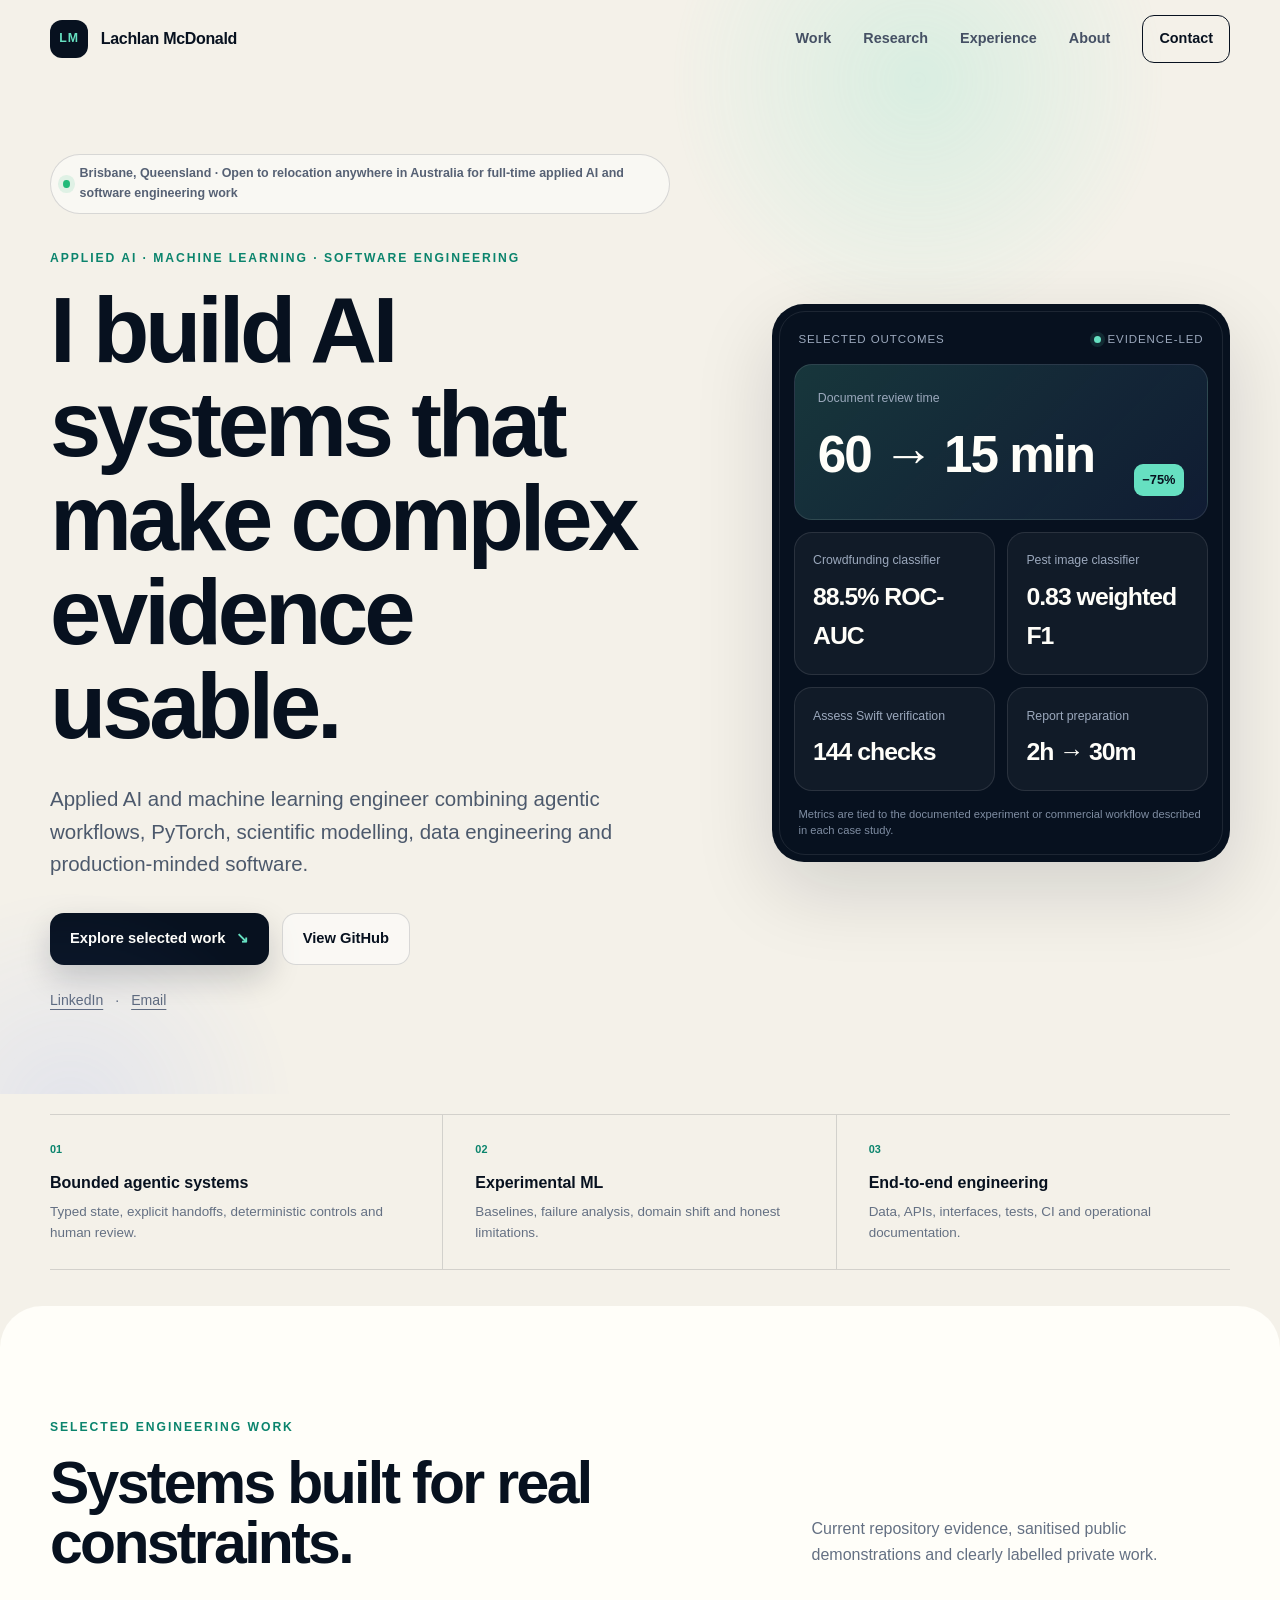
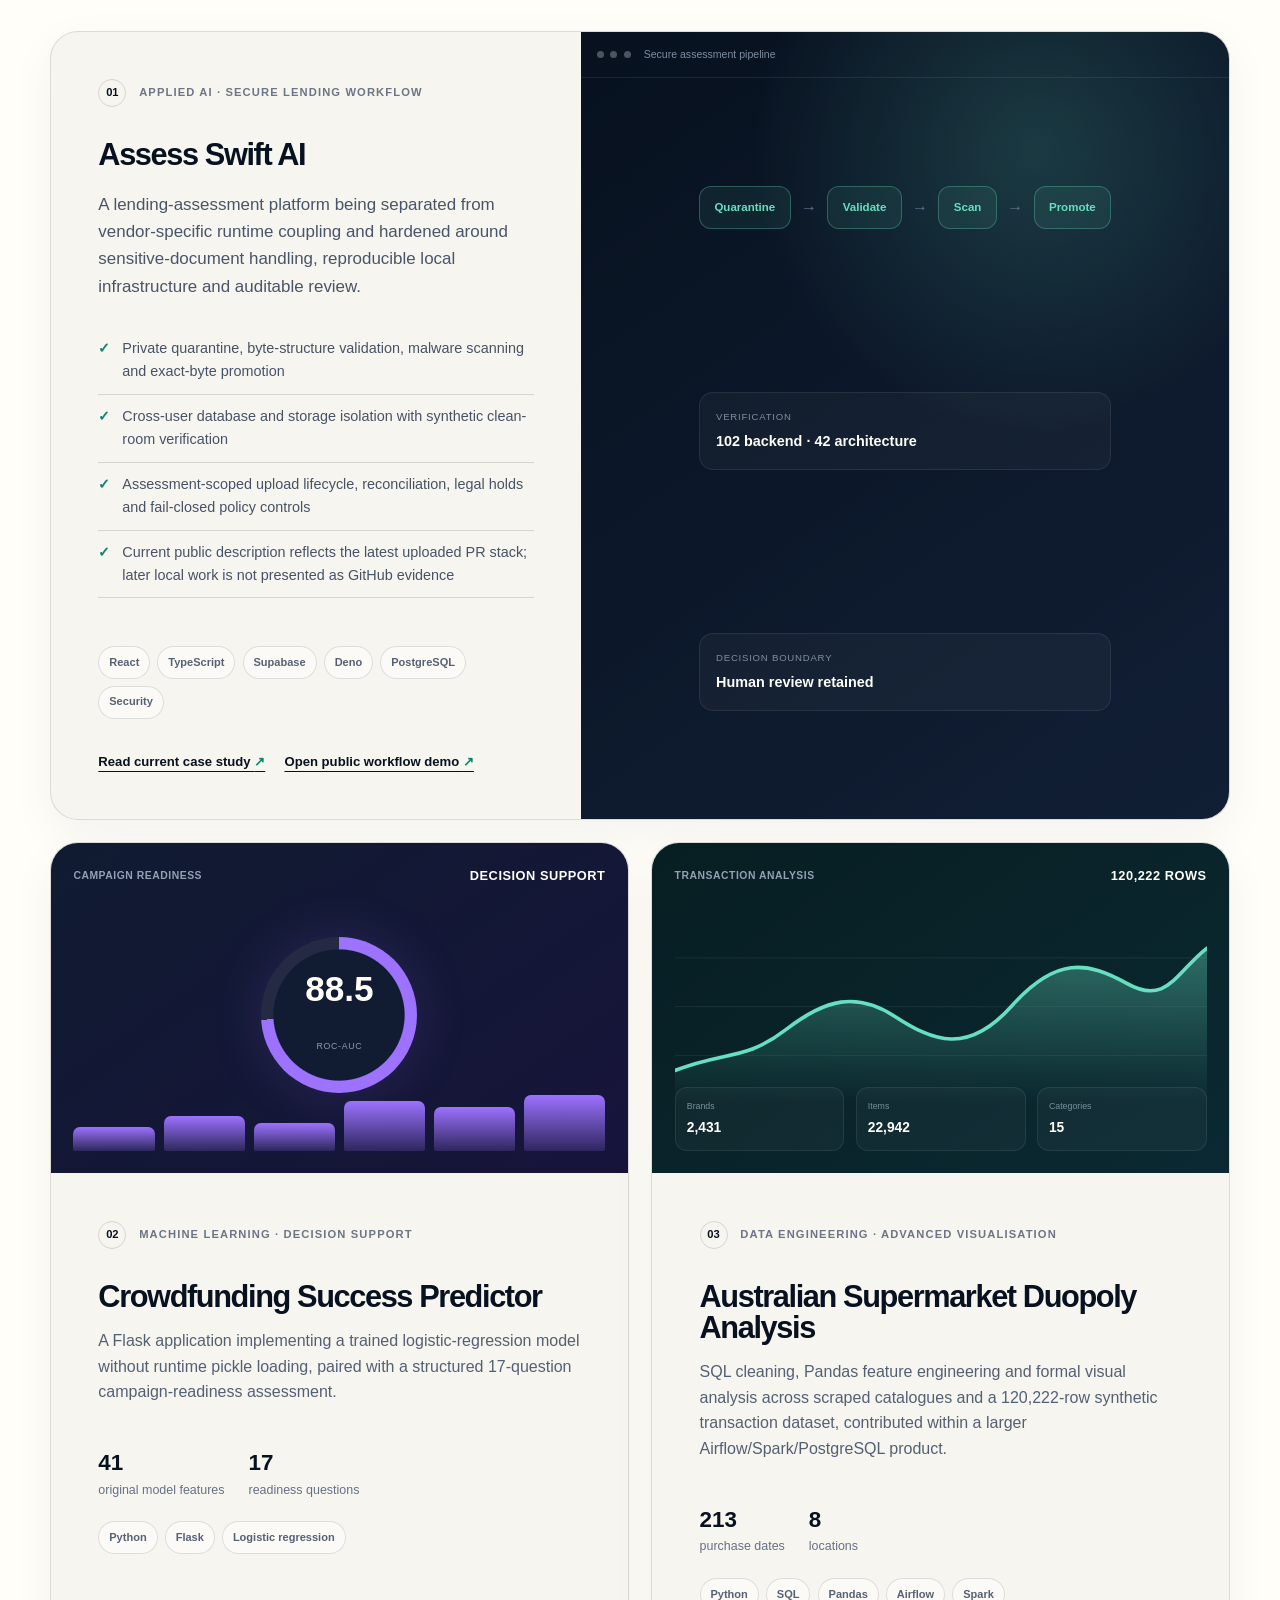
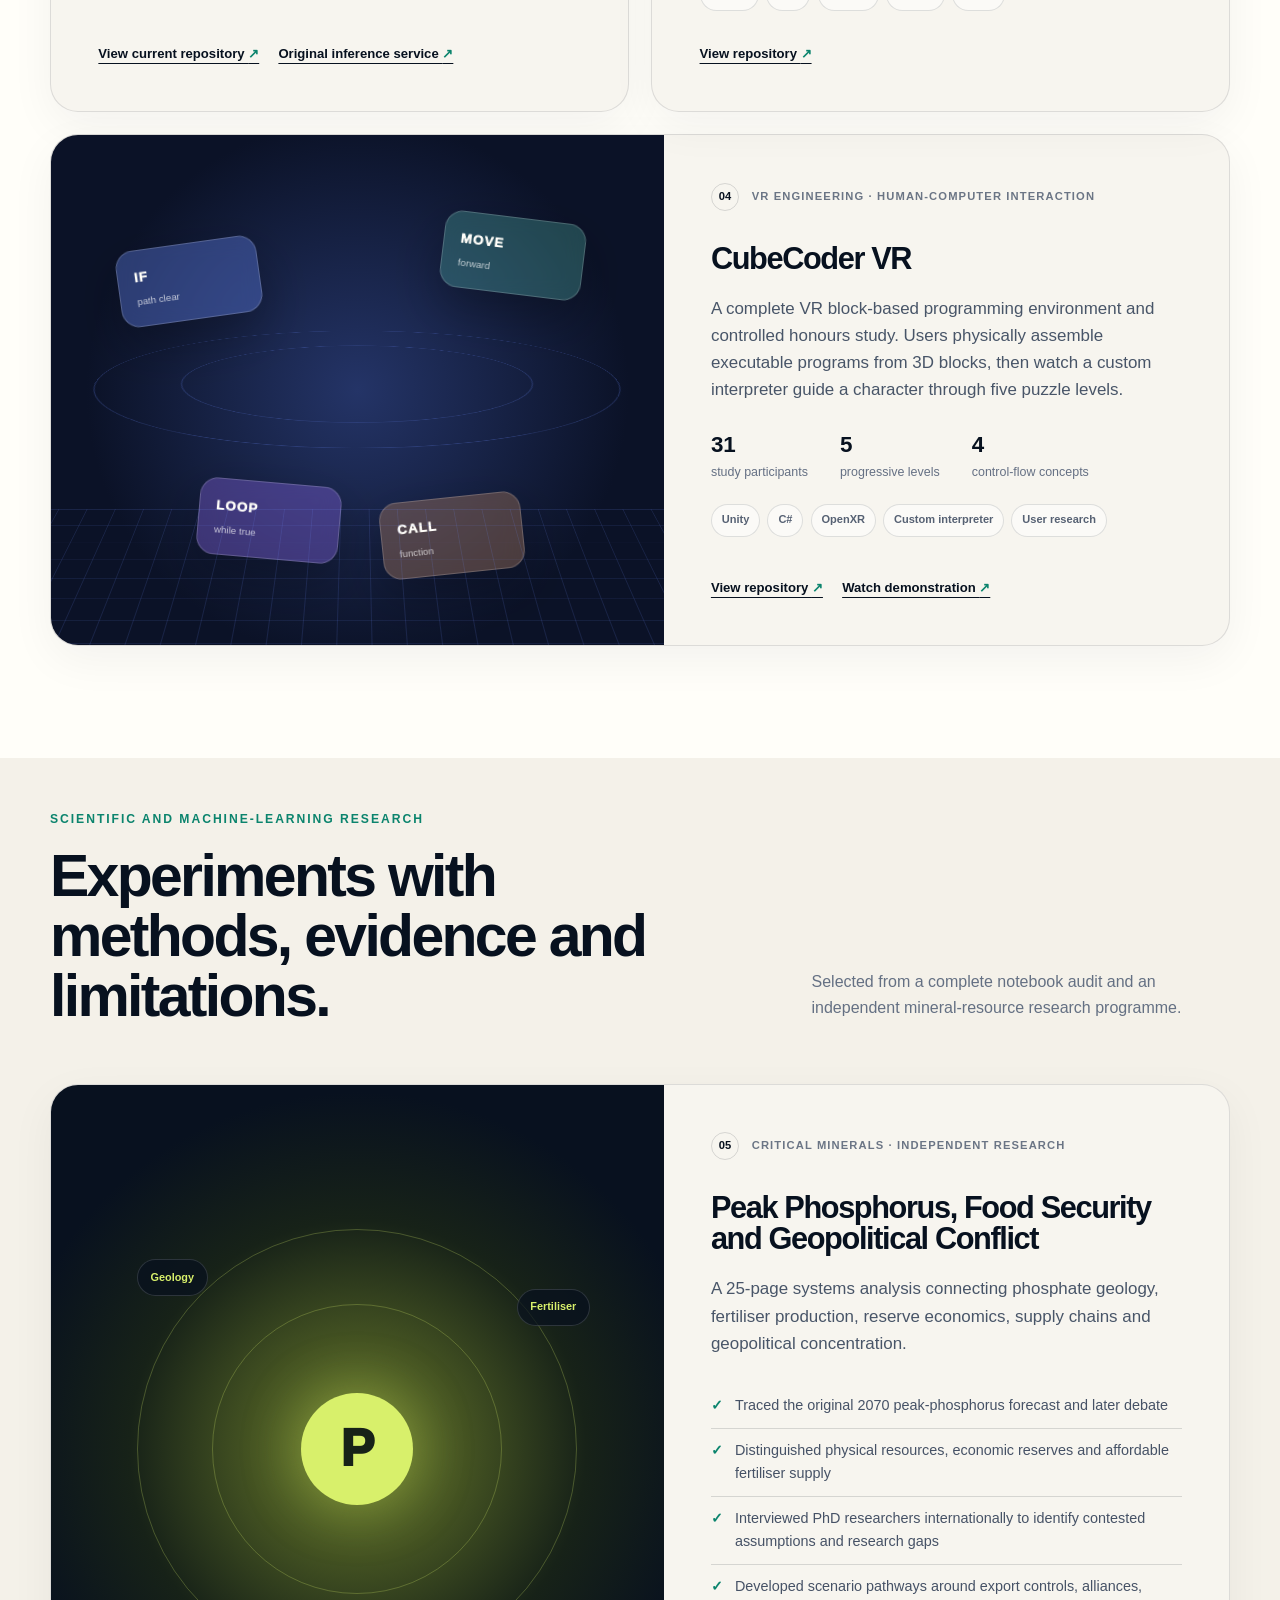
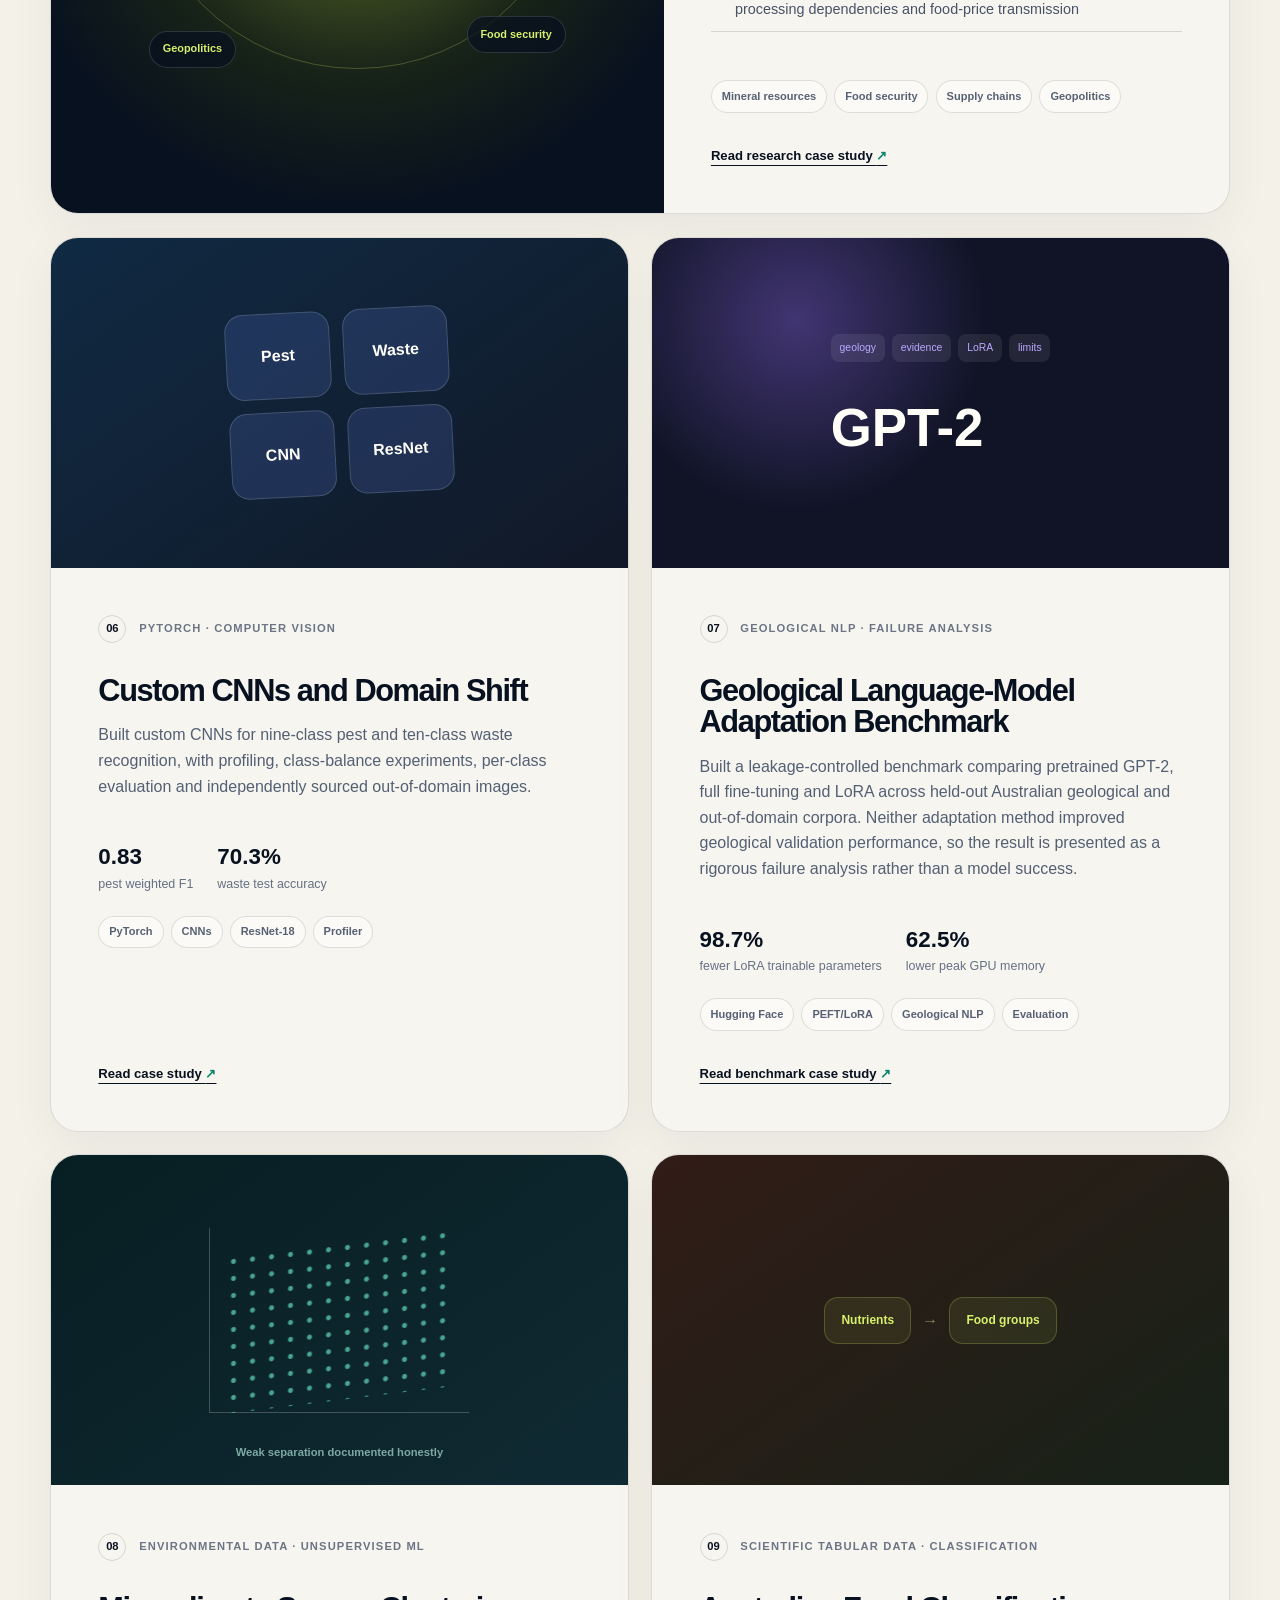
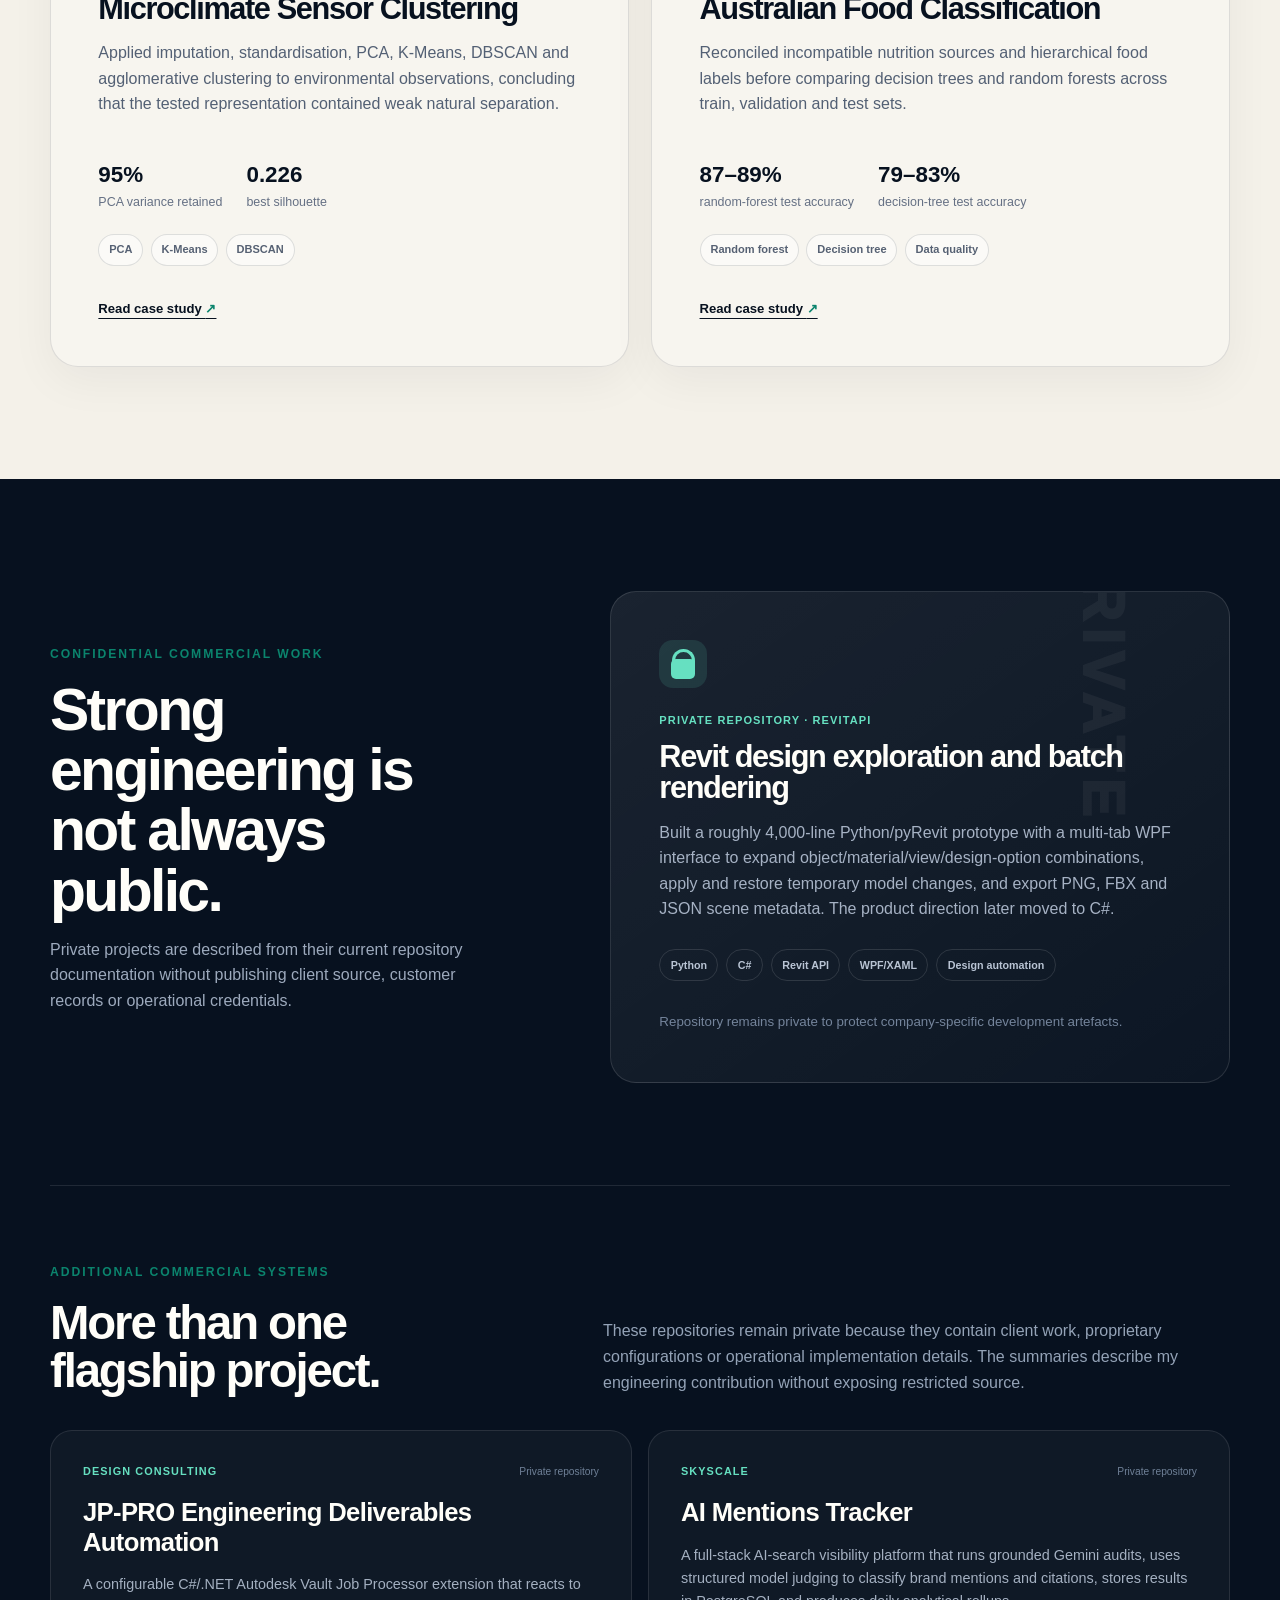
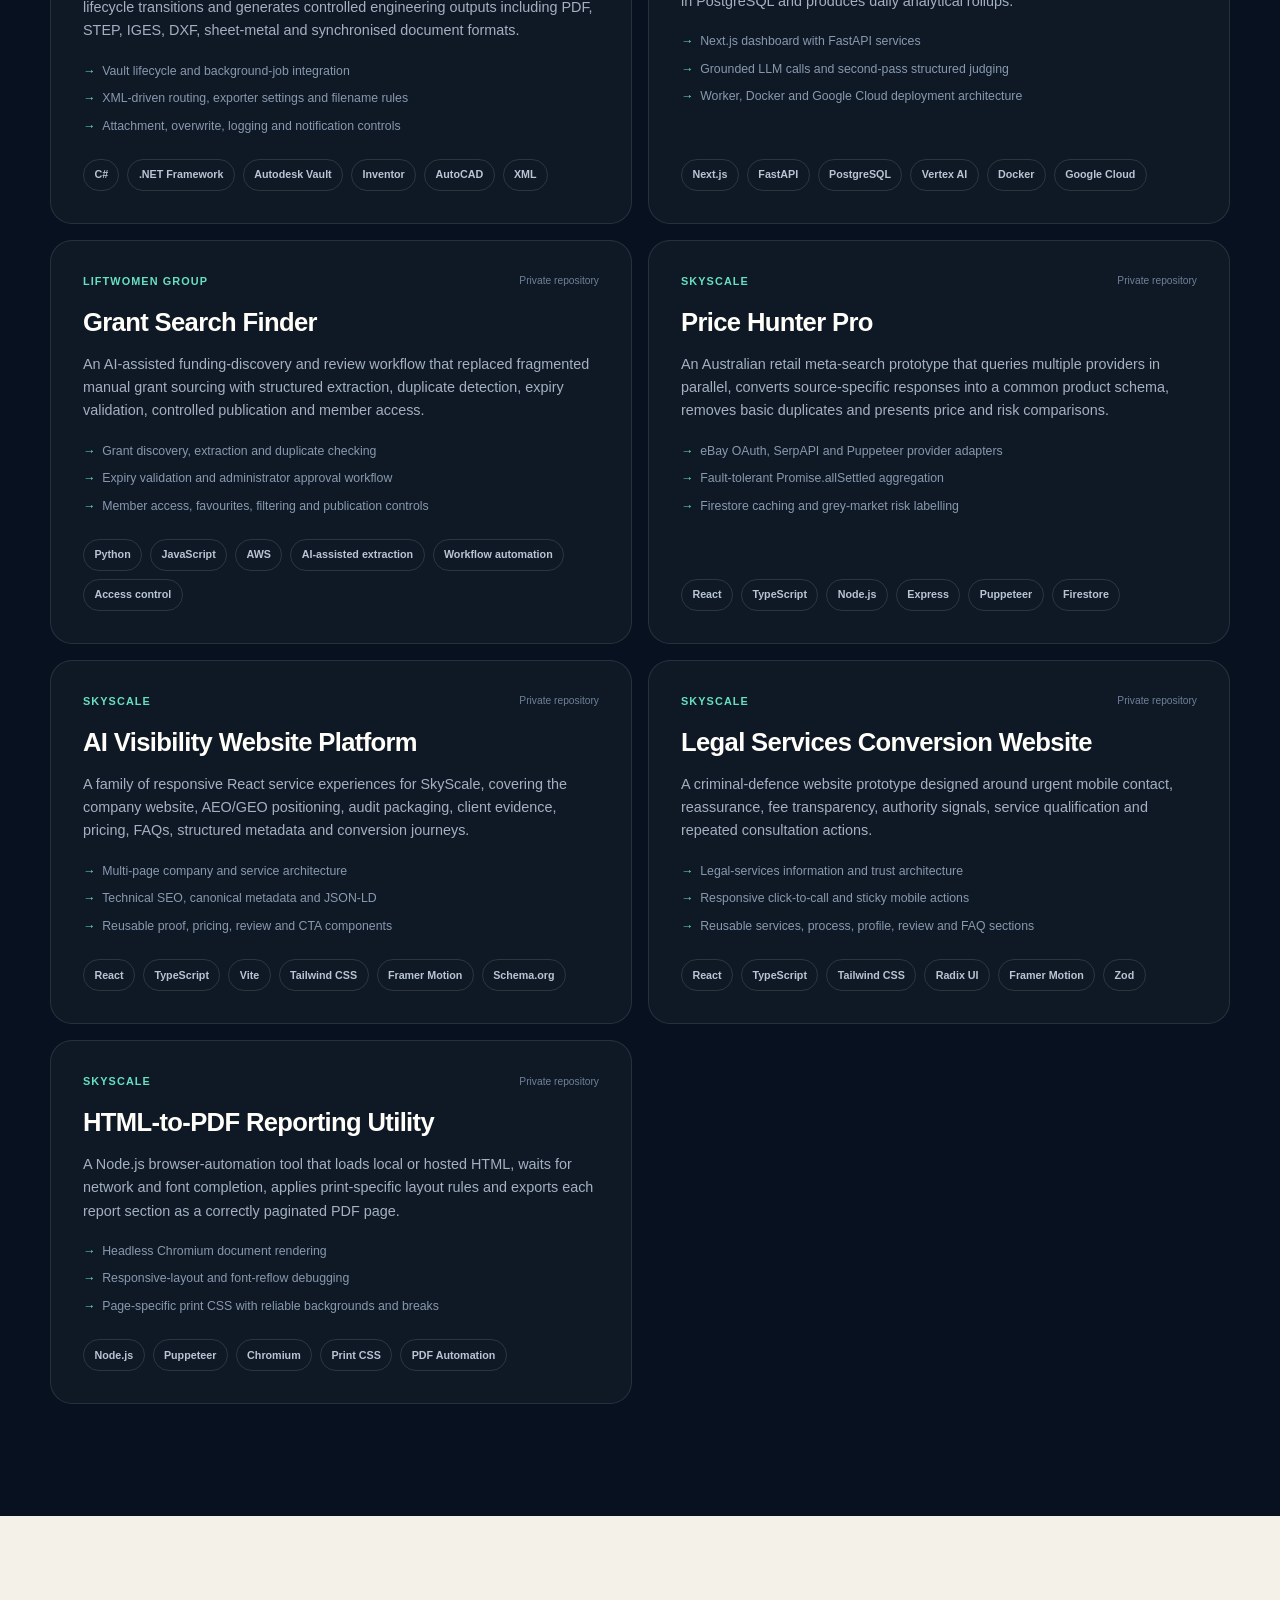
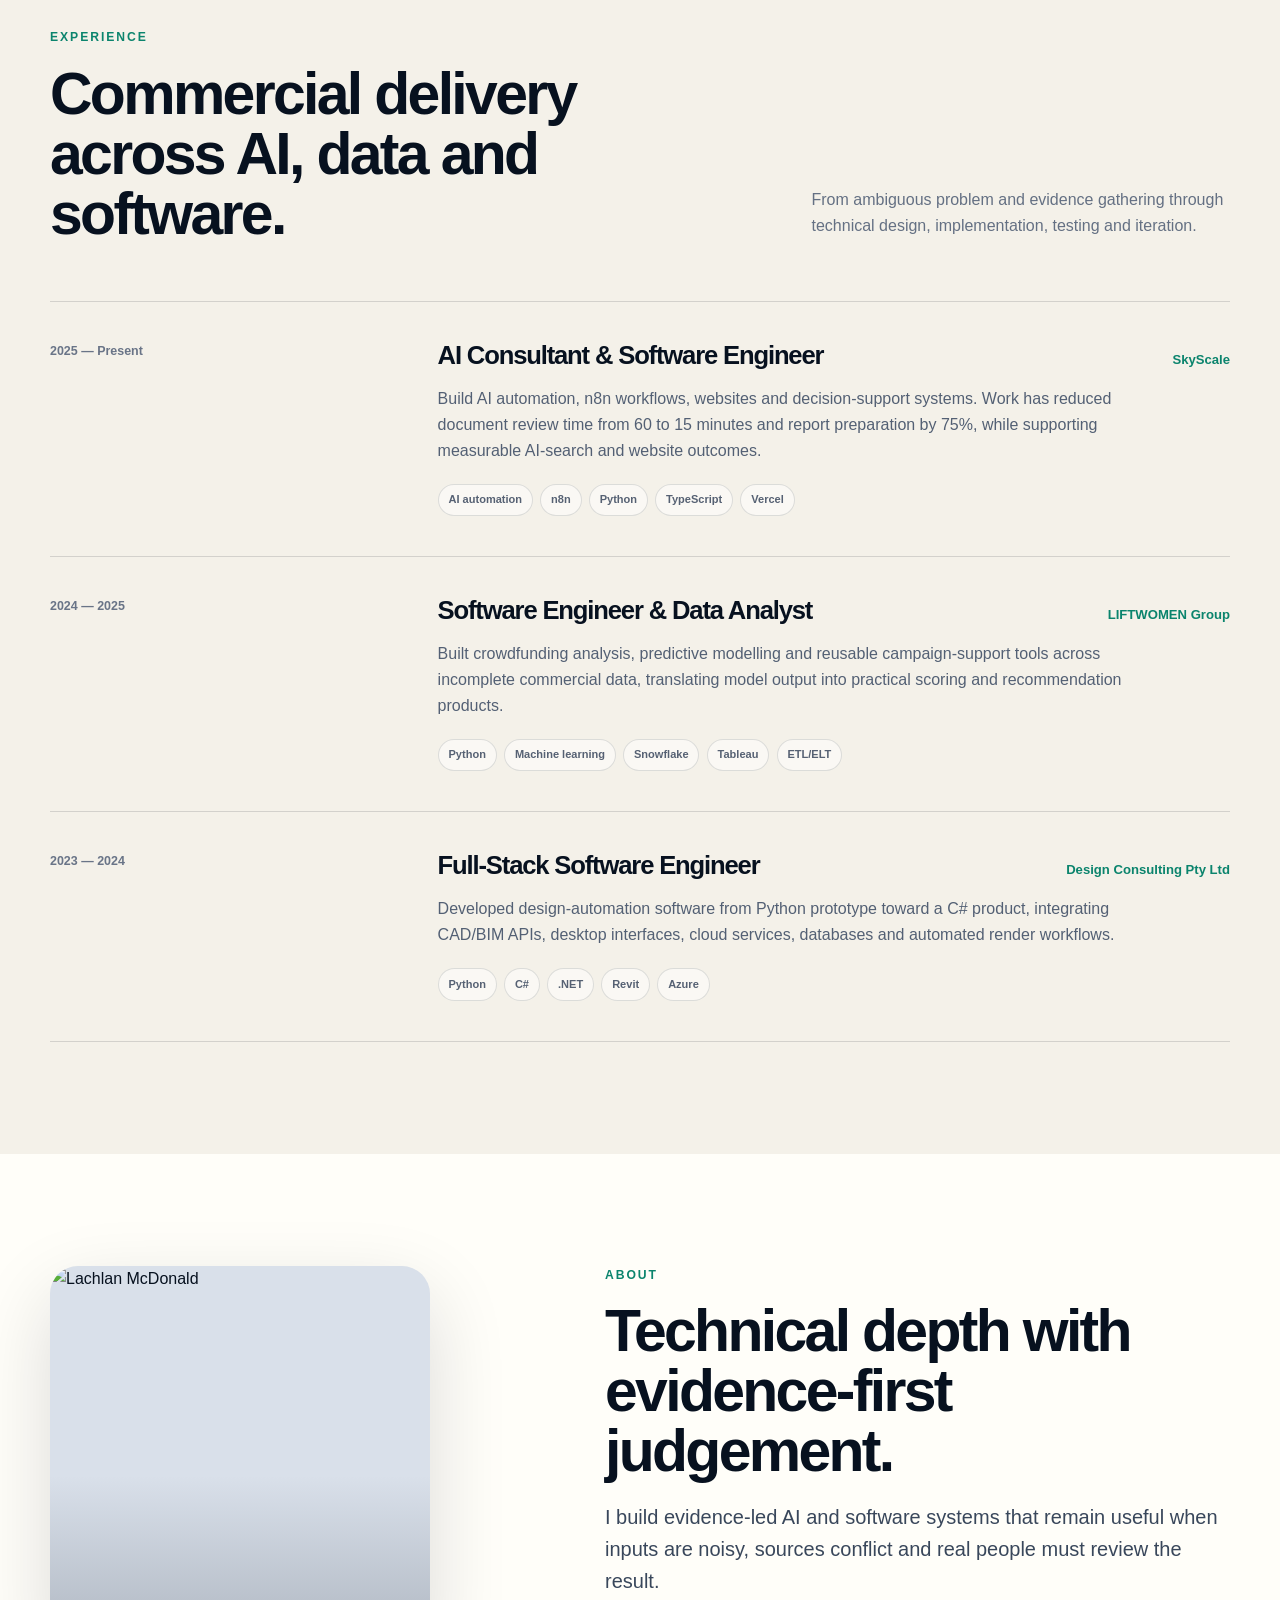
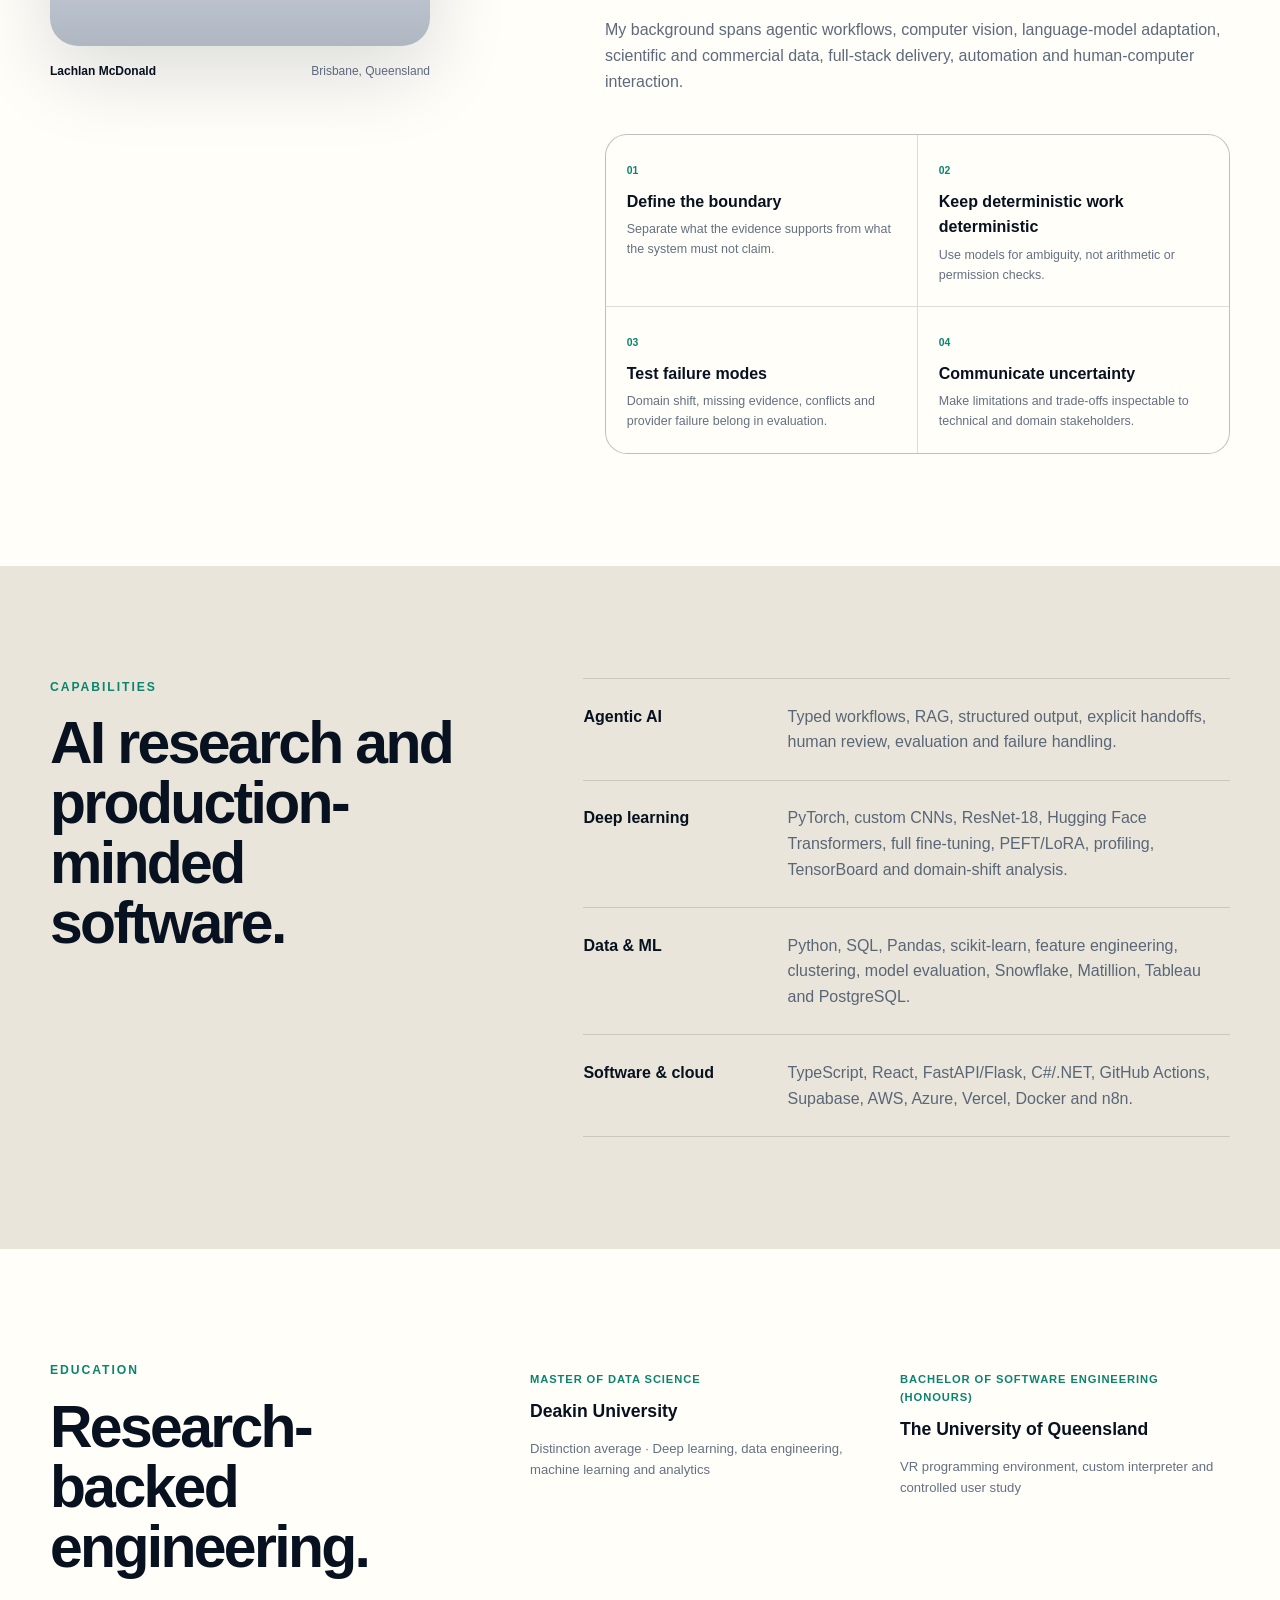
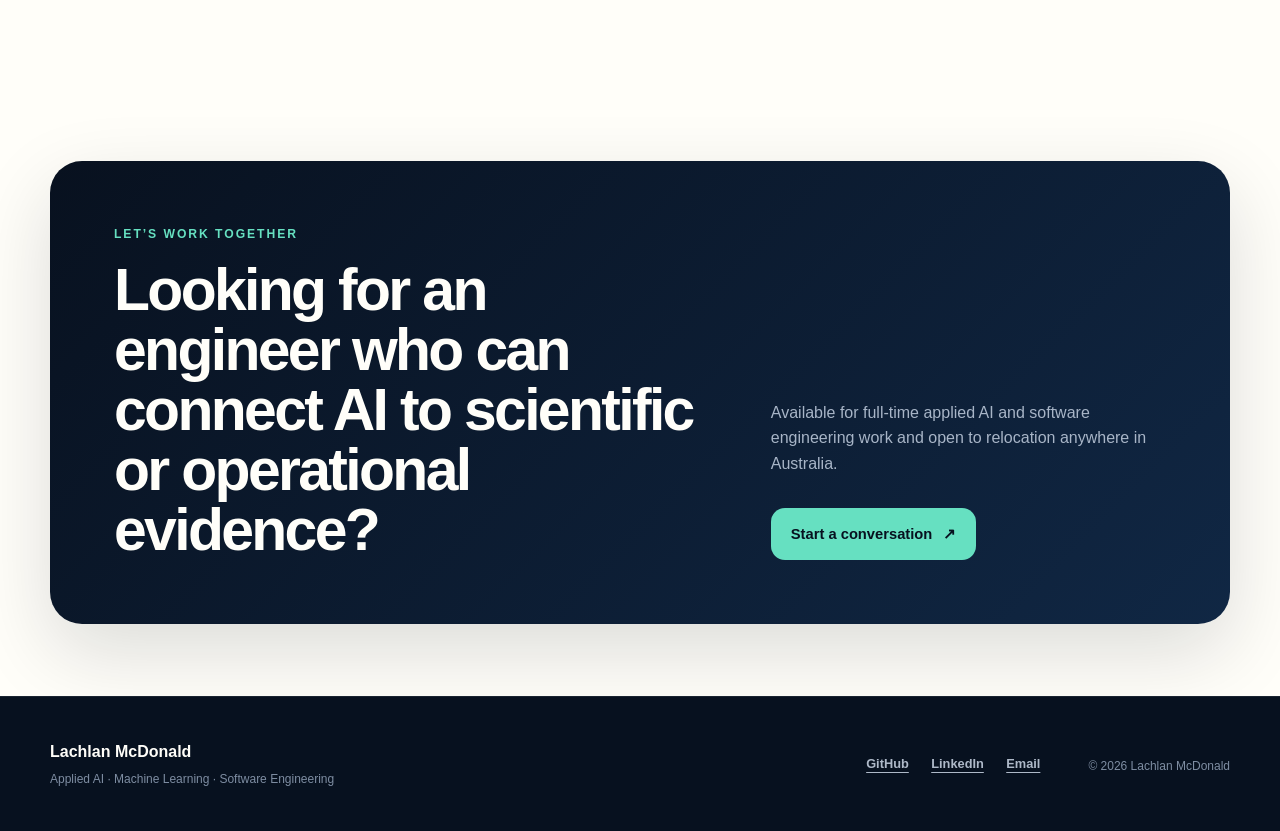
==== commit b5ba26db: "Update homepage geological benchmark evidence" ====
--- a/index.html
+++ b/index.html
@@ -97,7 +97,7 @@
           <div class="outcome-grid">
             <div class="outcome"><p>Crowdfunding classifier</p><strong>88.5% ROC-AUC</strong></div>
             <div class="outcome"><p>Pest image classifier</p><strong>0.83 weighted F1</strong></div>
-            <div class="outcome"><p>GPT-2 in-domain PPL</p><strong>24.55 → 10.14</strong></div>
+            <div class="outcome"><p>Assess Swift verification</p><strong>144 checks</strong></div>
             <div class="outcome"><p>Report preparation</p><strong>2h → 30m</strong></div>
           </div>
           <p class="panel-note">Metrics are tied to the documented experiment or commercial workflow described in each case study.</p>
@@ -252,14 +252,14 @@
           </article>
 
           <article class="project project-card reveal">
-            <div class="project-visual language-visual" aria-label="Stylised language model adaptation"><div><div class="token-stream"><span>policy</span><span>rights</span><span>evidence</span><span>domain</span></div><strong>GPT-2</strong></div></div>
-            <div class="project-content">
-              <div class="project-meta"><span>07</span><span>PyTorch · Transformer adaptation</span></div>
-              <h3>Domain-Specific GPT-2 Fine-Tuning</h3>
-              <p>Fully fine-tuned GPT-2 on approximately 500,000 characters of specialist policy material and compared in-domain improvement with related-domain generalisation.</p>
-              <div class="project-facts"><span><b>24.55 → 10.14</b> in-domain perplexity</span><span><b>28.08 → 20.41</b> related-domain perplexity</span></div>
-              <div class="tags"><span>Hugging Face</span><span>Transformers</span><span>Causal LM</span></div>
-              <div class="project-links"><a href="ml-research.html#gpt2">Read case study <span>↗</span></a></div>
+            <div class="project-visual language-visual" aria-label="Stylised geological language-model benchmark"><div><div class="token-stream"><span>geology</span><span>evidence</span><span>LoRA</span><span>limits</span></div><strong>GPT-2</strong></div></div>
+            <div class="project-content">
+              <div class="project-meta"><span>07</span><span>Geological NLP · Failure analysis</span></div>
+              <h3>Geological Language-Model Adaptation Benchmark</h3>
+              <p>Built a leakage-controlled benchmark comparing pretrained GPT-2, full fine-tuning and LoRA across held-out Australian geological and out-of-domain corpora. Neither adaptation method improved geological validation performance, so the result is presented as a rigorous failure analysis rather than a model success.</p>
+              <div class="project-facts"><span><b>98.7%</b> fewer LoRA trainable parameters</span><span><b>62.5%</b> lower peak GPU memory</span></div>
+              <div class="tags"><span>Hugging Face</span><span>PEFT/LoRA</span><span>Geological NLP</span><span>Evaluation</span></div>
+              <div class="project-links"><a href="ml-research.html#gpt2">Read benchmark case study <span>↗</span></a></div>
             </div>
           </article>
 
@@ -316,11 +316,11 @@
         </div>
         <div class="timeline">
           <article class="timeline-item reveal">
-            <div class="timeline-date">2026 — Present</div>
+            <div class="timeline-date">2025 — Present</div>
             <div class="timeline-main"><div class="timeline-title"><h3>AI Consultant & Software Engineer</h3><span>SkyScale</span></div><p>Build AI automation, n8n workflows, websites and decision-support systems. Work has reduced document review time from 60 to 15 minutes and report preparation by 75%, while supporting measurable AI-search and website outcomes.</p><div class="tags"><span>AI automation</span><span>n8n</span><span>Python</span><span>TypeScript</span><span>Vercel</span></div></div>
           </article>
           <article class="timeline-item reveal">
-            <div class="timeline-date">2024 — 2026</div>
+            <div class="timeline-date">2024 — 2025</div>
             <div class="timeline-main"><div class="timeline-title"><h3>Software Engineer & Data Analyst</h3><span>LIFTWOMEN Group</span></div><p>Built crowdfunding analysis, predictive modelling and reusable campaign-support tools across incomplete commercial data, translating model output into practical scoring and recommendation products.</p><div class="tags"><span>Python</span><span>Machine learning</span><span>Snowflake</span><span>Tableau</span><span>ETL/ELT</span></div></div>
           </article>
           <article class="timeline-item reveal">
@@ -357,7 +357,7 @@
         <div class="capabilities-heading reveal"><p class="eyebrow">Capabilities</p><h2>AI research and production-minded software.</h2></div>
         <div class="capability-list reveal">
           <div><span>Agentic AI</span><p>Typed workflows, RAG, structured output, explicit handoffs, human review, evaluation and failure handling.</p></div>
-          <div><span>Deep learning</span><p>PyTorch, custom CNNs, ResNet-18, Hugging Face Transformers, fine-tuning, profiling, TensorBoard and domain-shift analysis.</p></div>
+          <div><span>Deep learning</span><p>PyTorch, custom CNNs, ResNet-18, Hugging Face Transformers, full fine-tuning, PEFT/LoRA, profiling, TensorBoard and domain-shift analysis.</p></div>
           <div><span>Data & ML</span><p>Python, SQL, Pandas, scikit-learn, feature engineering, clustering, model evaluation, Snowflake, Matillion, Tableau and PostgreSQL.</p></div>
           <div><span>Software & cloud</span><p>TypeScript, React, FastAPI/Flask, C#/.NET, GitHub Actions, Supabase, AWS, Azure, Vercel, Docker and n8n.</p></div>
         </div>
--- a/styles-projects.css
+++ b/styles-projects.css
@@ -83,3 +83,38 @@
 .block-b { right: 13%; top: 16%; transform: rotate(7deg); background: rgba(102,224,193,.25); }
 .block-c { left: 24%; bottom: 17%; transform: rotate(5deg); background: rgba(156,114,255,.32); }
 .block-d { right: 23%; bottom: 14%; transform: rotate(-6deg); background: rgba(255,173,105,.25); }
+
+.research-section { padding-top: 52px; }
+.agent-visual { min-height: 600px; background: radial-gradient(circle at 70% 15%, rgba(102,224,193,.18), transparent 35%), linear-gradient(145deg, #07111f, #111f35); }
+.agent-flow { display: grid; grid-template-columns: repeat(7, auto); align-items: center; justify-content: center; gap: .65rem; height: calc(100% - 46px); padding: 2rem; }
+.agent-flow > span { padding: .7rem .9rem; border: 1px solid rgba(102,224,193,.3); border-radius: 12px; background: rgba(102,224,193,.08); color: var(--cyan); font-size: .72rem; font-weight: 900; }
+.agent-flow > b { color: #60728c; }
+.agent-status { grid-column: 1 / -1; padding: 1rem; border: 1px solid rgba(255,255,255,.08); border-radius: 14px; background: rgba(255,255,255,.035); }
+.agent-status small, .agent-status strong { display: block; }
+.agent-status small { color: #7f8da1; font-size: .6rem; text-transform: uppercase; letter-spacing: .08em; }
+.agent-status strong { margin-top: .35rem; font-size: .9rem; }
+
+.phosphorus-visual { min-height: 510px; background: radial-gradient(circle at center, #6d7f2b, #172218 48%, #08111f 75%); }
+.phosphorus-core { position: absolute; left: 50%; top: 50%; transform: translate(-50%,-50%); display: grid; place-items: center; width: 112px; height: 112px; border-radius: 50%; background: #d8f06b; color: #172218; font-size: 3.2rem; font-weight: 950; box-shadow: 0 0 60px rgba(216,240,107,.35); }
+.resource-ring { position: absolute; left: 50%; top: 50%; transform: translate(-50%,-50%); border: 1px solid rgba(216,240,107,.25); border-radius: 50%; }
+.ring-one { width: 290px; height: 290px; }
+.ring-two { width: 440px; height: 440px; }
+.resource-node { position: absolute; padding: .55rem .8rem; border: 1px solid rgba(255,255,255,.14); border-radius: 999px; background: rgba(8,17,31,.7); color: #d8f06b; font-size: .68rem; font-weight: 900; }
+.node-one { left: 14%; top: 24%; } .node-two { right: 12%; top: 28%; } .node-three { right: 16%; bottom: 22%; } .node-four { left: 16%; bottom: 20%; }
+
+.vision-visual, .language-visual, .sensor-visual, .food-visual { display: grid; place-items: center; min-height: 330px; padding: 2rem; }
+.vision-visual { background: linear-gradient(145deg, #102a43, #111827); }
+.vision-grid { display: grid; grid-template-columns: 1fr 1fr; gap: .8rem; transform: rotate(-3deg); }
+.vision-grid span { display: grid; place-items: center; width: 105px; height: 86px; border: 1px solid rgba(255,255,255,.16); border-radius: 18px; background: rgba(107,140,255,.17); font-weight: 900; }
+.language-visual { background: radial-gradient(circle at 25% 25%, rgba(156,114,255,.35), transparent 38%), #111427; }
+.language-visual strong { font-size: 3.3rem; }
+.token-stream { display: flex; flex-wrap: wrap; justify-content: center; gap: .45rem; margin-bottom: 1.5rem; }
+.token-stream span { padding: .35rem .55rem; border-radius: 8px; background: rgba(255,255,255,.08); color: #b9a8ff; font-size: .65rem; }
+.sensor-visual { background: linear-gradient(145deg, #071e22, #102a33); }
+.sensor-points { width: 230px; height: 160px; background-image: radial-gradient(circle, rgba(102,224,193,.85) 0 2px, transparent 3px); background-size: 19px 17px; transform: skewY(-7deg); opacity: .8; }
+.sensor-axis { position: absolute; width: 260px; height: 185px; border-left: 1px solid rgba(255,255,255,.22); border-bottom: 1px solid rgba(255,255,255,.22); }
+.sensor-visual > span { position: absolute; bottom: 1.5rem; color: #7da9a4; font-size: .7rem; font-weight: 800; }
+.food-visual { background: linear-gradient(145deg, #311b16, #172218); }
+.food-tree { display: flex; align-items: center; gap: .7rem; }
+.food-tree span { padding: .8rem 1rem; border: 1px solid rgba(216,240,107,.22); border-radius: 14px; background: rgba(216,240,107,.08); color: #d8f06b; font-size: .75rem; font-weight: 900; }
+.food-tree b { color: #7d8b64; }
--- a/styles-responsive.css
+++ b/styles-responsive.css
@@ -45,6 +45,16 @@
   .metric-row { grid-template-columns: 1fr; }
   .metric-row > div:nth-child(n+2) { display: none; }
   .project-wide .project-visual { min-height: 380px; }
+  .agent-flow { grid-template-columns: 1fr; align-content: center; justify-items: stretch; gap: .55rem; }
+  .agent-flow > span { text-align: center; }
+  .agent-flow > b { display: none; }
+  .agent-status { grid-column: 1; }
+  .resource-ring.ring-two { width: 310px; height: 310px; }
+  .resource-ring.ring-one { width: 215px; height: 215px; }
+  .resource-node { font-size: .58rem; padding: .45rem .6rem; }
+  .vision-grid span { width: 92px; height: 74px; }
+  .food-tree { flex-direction: column; }
+  .food-tree b { transform: rotate(90deg); }
   .code-block { width: 112px; padding: .8rem; }
   .block-a { left: 7%; }
   .block-b { right: 7%; }
